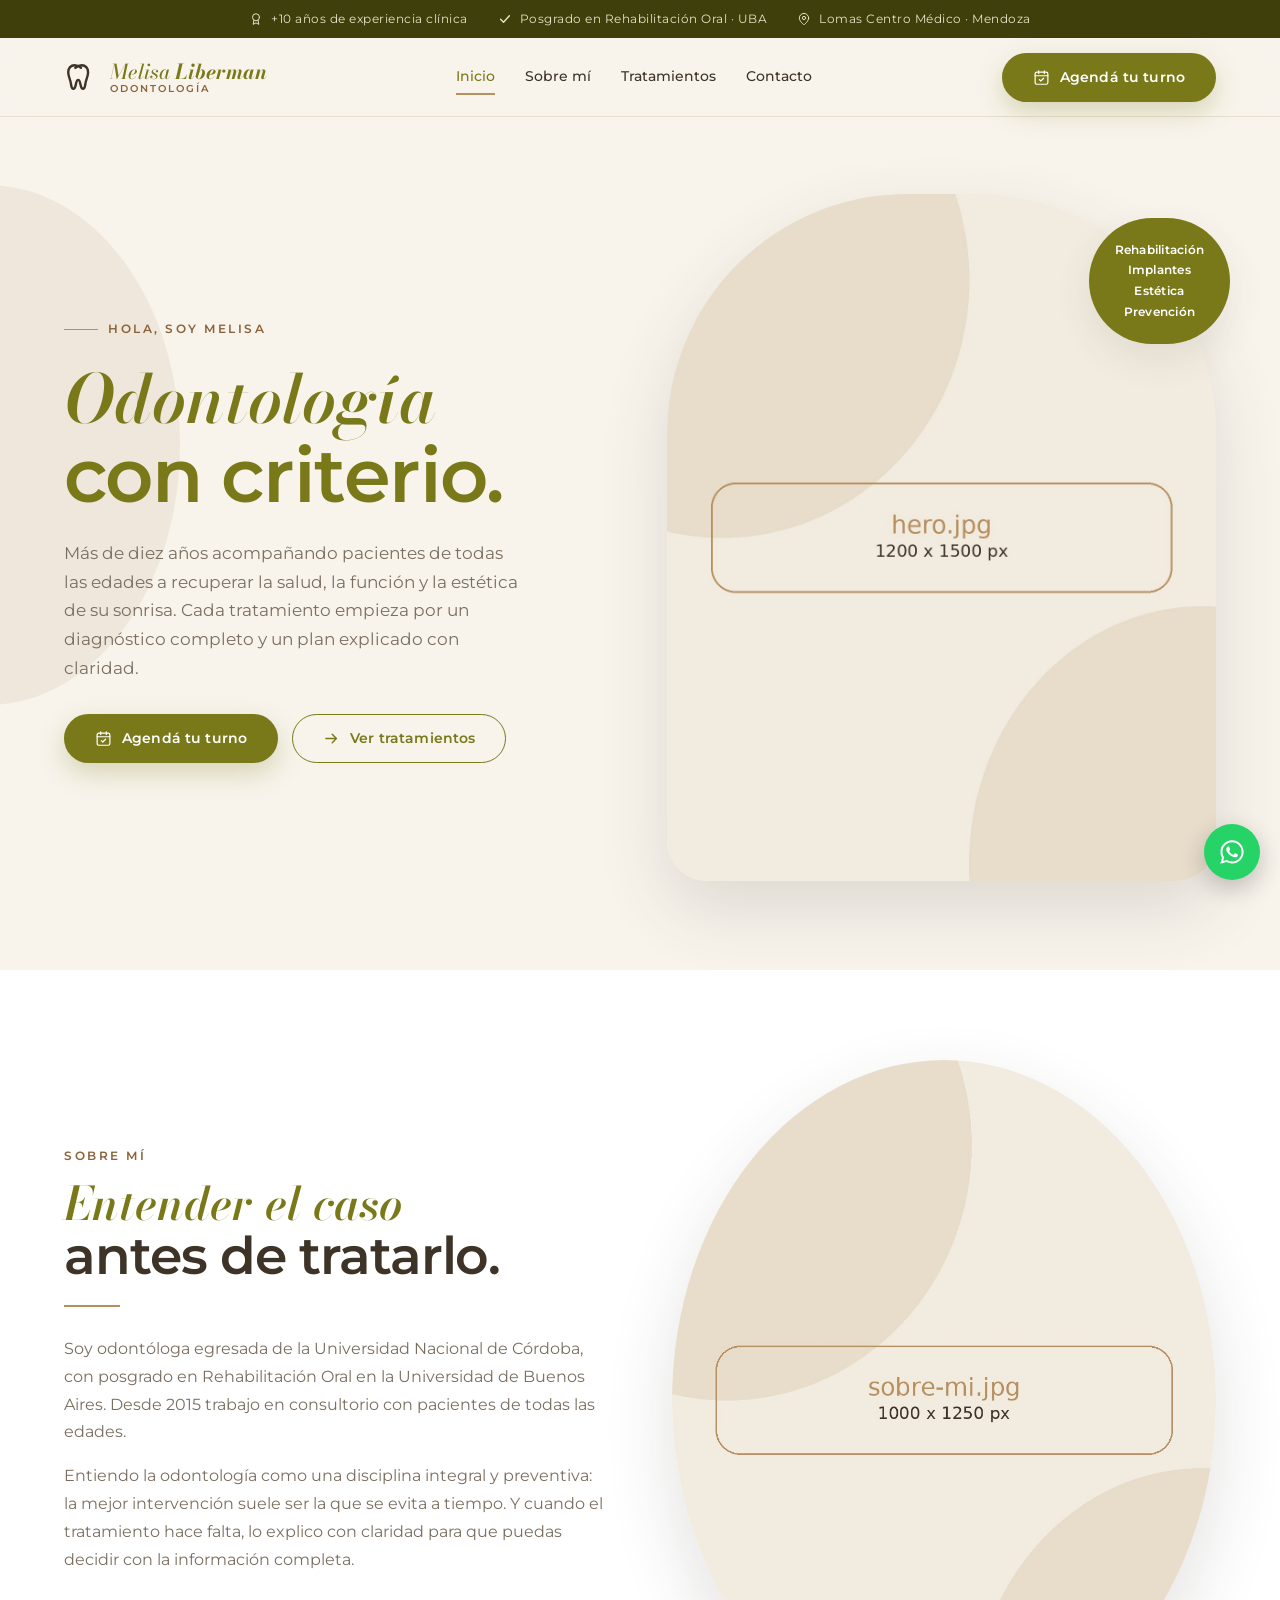
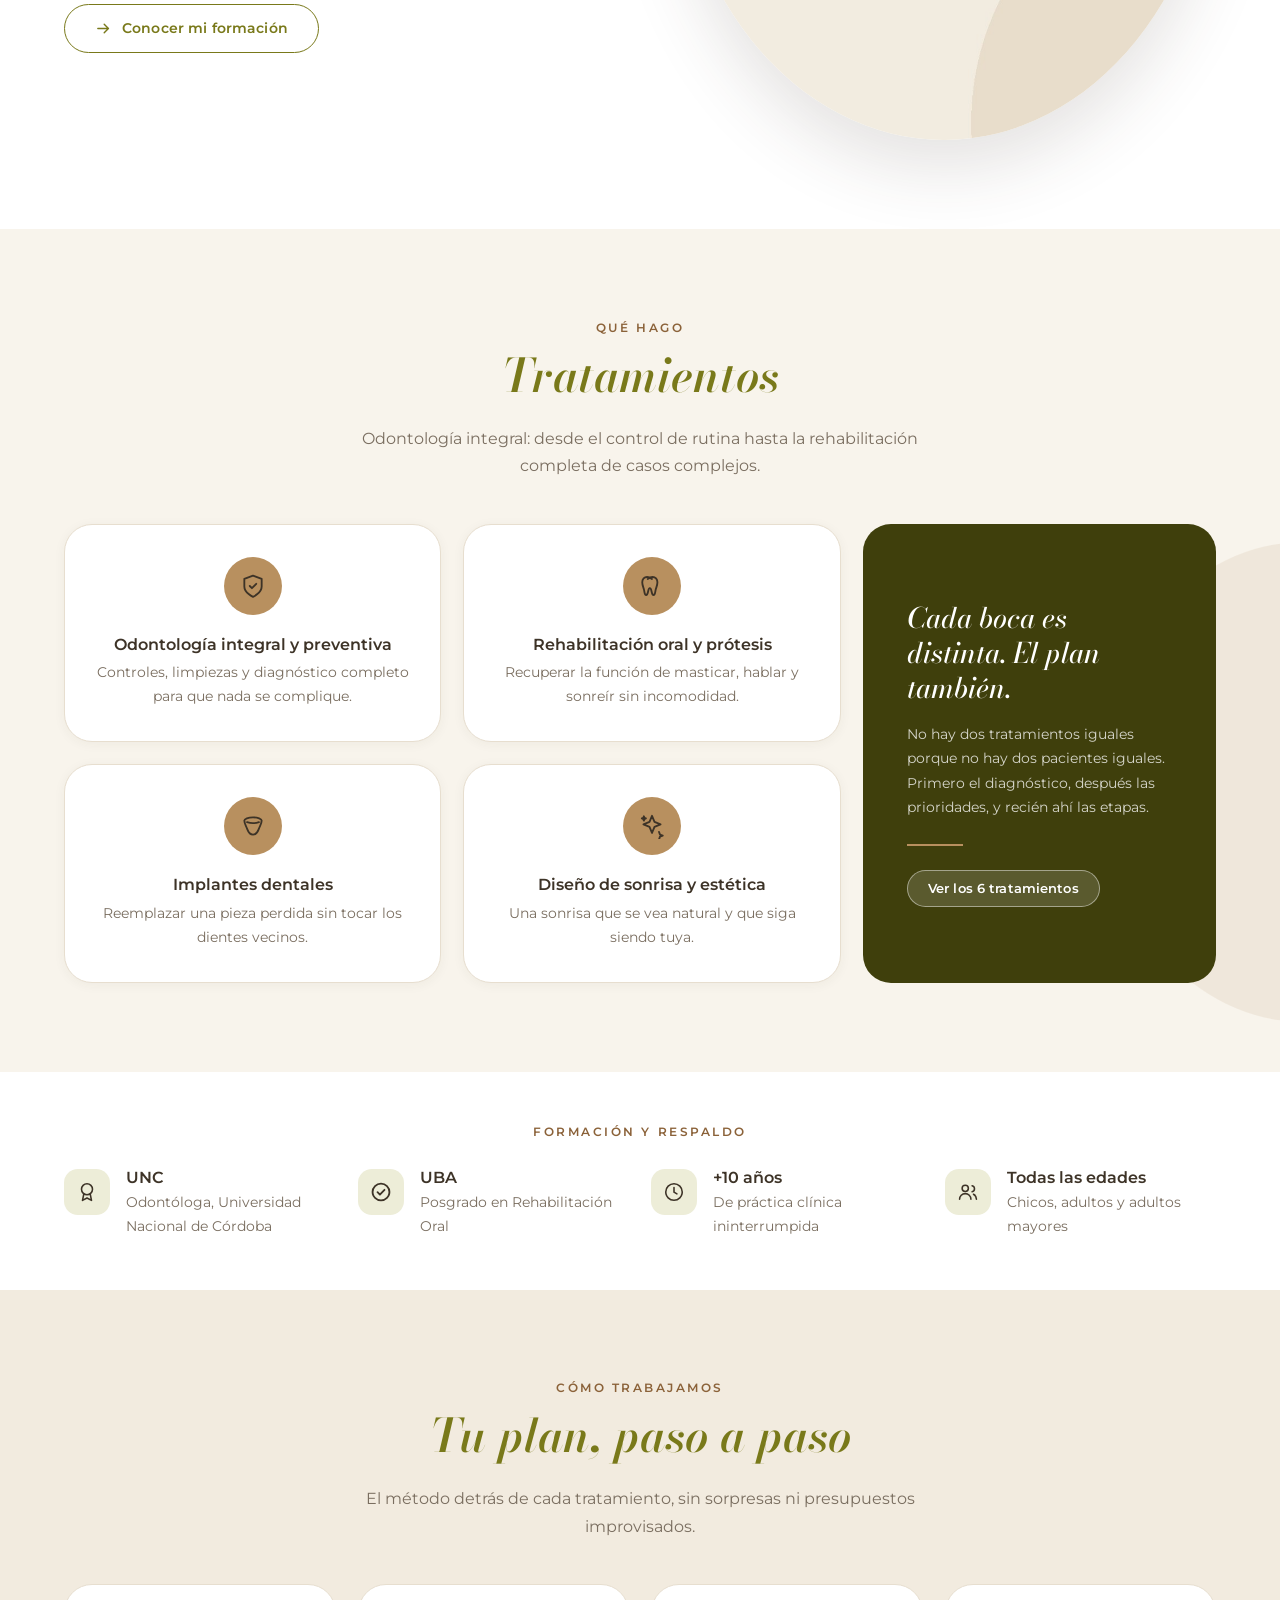
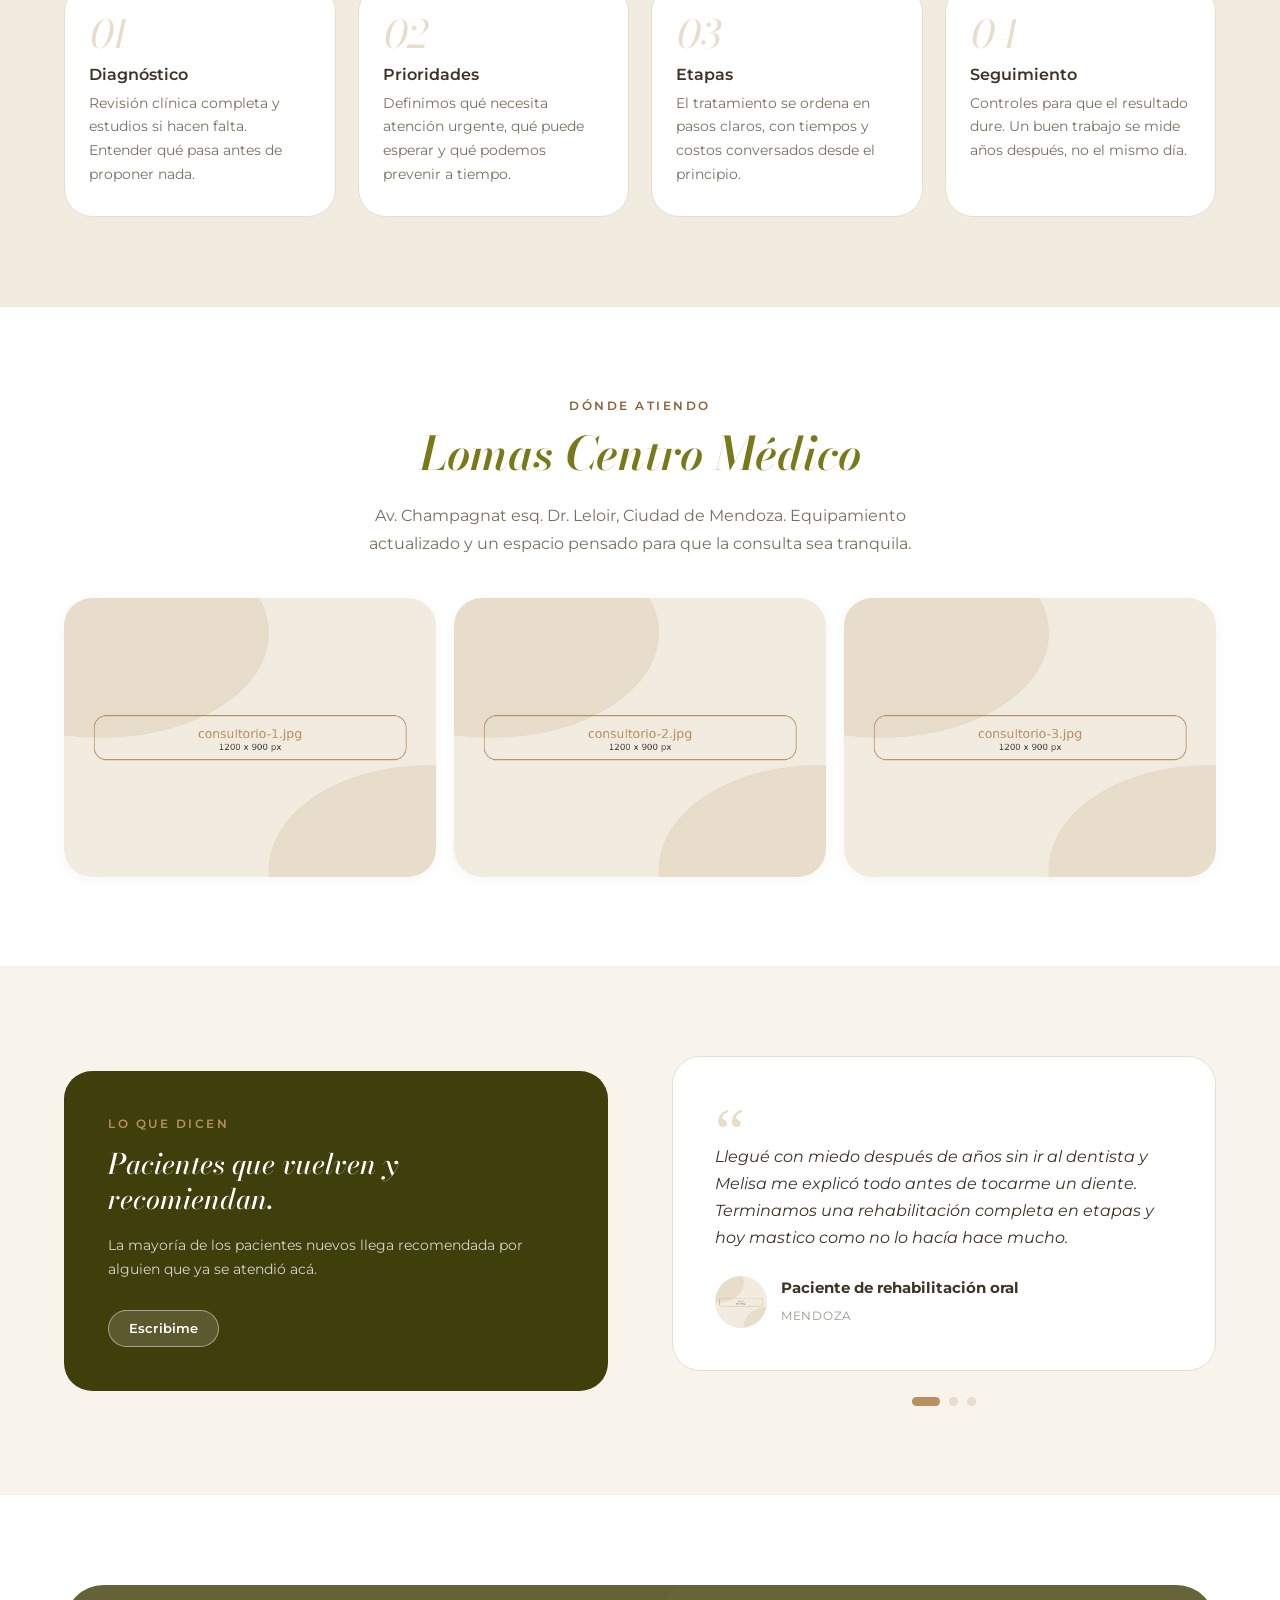
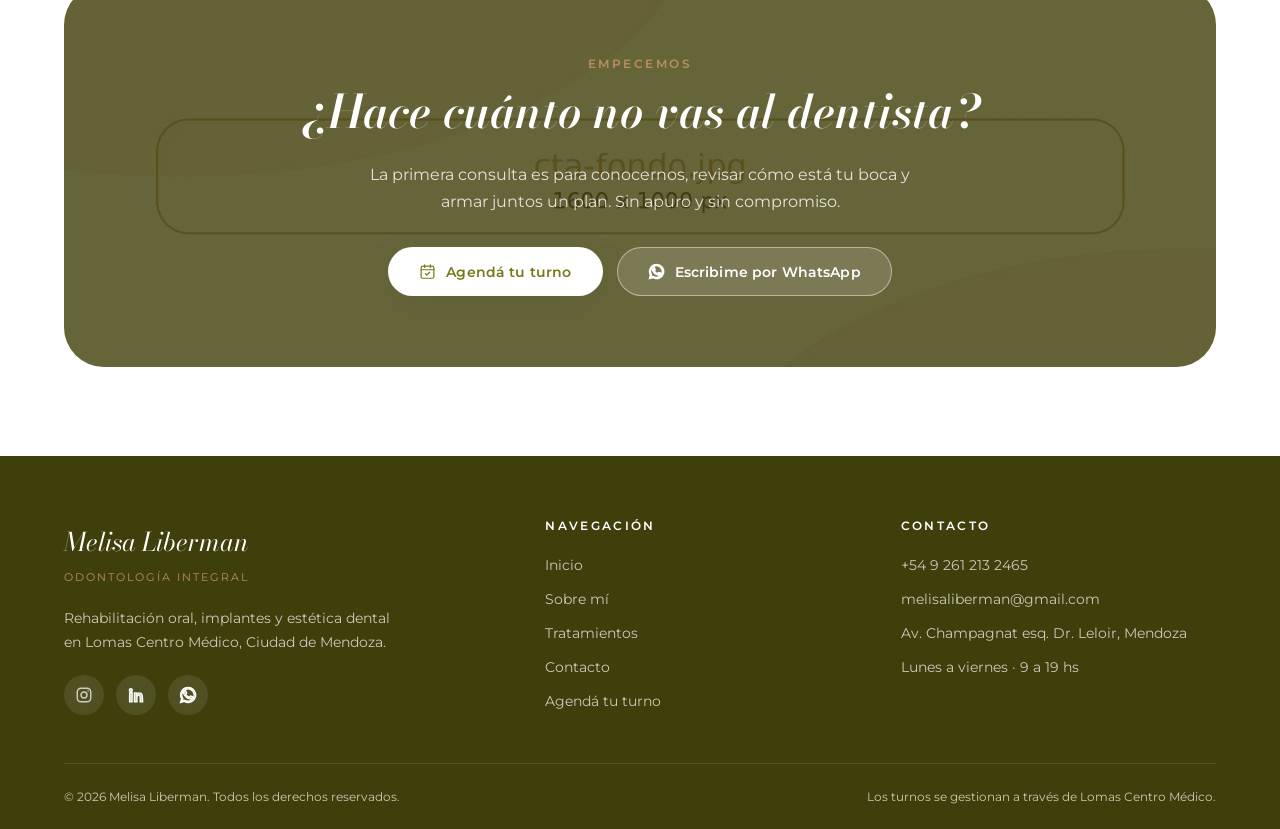
==== index.html @ 8be57a36 "Web de Melisa Liberman - odontologia integral en Mendoza" ====
<!DOCTYPE html>
<html lang="es">
<head>
<meta charset="UTF-8">
<meta name="viewport" content="width=device-width, initial-scale=1">
<title>Melisa Liberman · Odontología integral en Mendoza</title>
<meta name="description" content="Odontóloga con más de 10 años de experiencia. Rehabilitación oral, implantes, diseño de sonrisa y odontología preventiva en Lomas Centro Médico, Mendoza.">
<link rel="canonical" href="https://melisaliberman.com/">
<meta property="og:title" content="Melisa Liberman · Odontología integral en Mendoza">
<meta property="og:description" content="Rehabilitación oral, implantes y diseño de sonrisa con un diagnóstico completo y un plan explicado con claridad.">
<meta property="og:type" content="website">
<meta property="og:locale" content="es_AR">
<meta property="og:image" content="assets/img/og-image.jpg">
<link rel="icon" href="assets/img/favicon.png">
<link rel="preconnect" href="https://fonts.googleapis.com">
<link rel="preconnect" href="https://fonts.gstatic.com" crossorigin>
<link href="https://fonts.googleapis.com/css2?family=Bodoni+Moda:ital,opsz,wght@1,6..96,500;1,6..96,600;1,6..96,700&family=Montserrat:ital,wght@0,400;0,500;0,600;0,700;1,400&display=swap" rel="stylesheet">
<link rel="stylesheet" href="css/styles.css">
<script type="application/ld+json">
{
  "@context":"https://schema.org",
  "@type":"Dentist",
  "name":"Melisa Liberman · Odontología",
  "description":"Odontología integral, rehabilitación oral, implantes y diseño de sonrisa en Mendoza.",
  "address":{"@type":"PostalAddress","streetAddress":"Av. Champagnat esq. Dr. Leloir","addressLocality":"Mendoza","addressCountry":"AR"},
  "telephone":"+5492612132465",
  "email":"melisaliberman@gmail.com",
  "openingHours":"Mo-Fr 09:00-19:00",
  "medicalSpecialty":"Dentistry",
  "sameAs":["https://www.instagram.com/melisaliberman.odontologa/","https://www.linkedin.com/in/melisa-liberman-odontologa/"]
}
</script>
</head>
<body>

<!-- ============ Barra superior ============ -->
<div class="topbar">
  <div class="contenedor">
    <span><svg><use href="assets/iconos.svg#ico-medalla"></use></svg>+10 años de experiencia clínica</span>
    <span><svg><use href="assets/iconos.svg#ico-check-simple"></use></svg>Posgrado en Rehabilitación Oral · UBA</span>
    <span><svg><use href="assets/iconos.svg#ico-mapa"></use></svg>Lomas Centro Médico · Mendoza</span>
  </div>
</div>

<!-- ============ Header ============ -->
<header class="header">
  <div class="contenedor">
    <a class="marca" href="index.html">
      <svg class="marca__icono"><use href="assets/iconos.svg#ico-diente"></use></svg>
      <span class="marca__txt">
        <span class="marca__nombre">Melisa <b>Liberman</b></span>
        <span class="marca__rol">Odontología</span>
      </span>
    </a>
    <button class="menu-btn" aria-label="Abrir menú" aria-expanded="false">
      <svg><use href="assets/iconos.svg#ico-menu"></use></svg>
    </button>
    <nav class="nav">
      <a href="index.html" class="activo">Inicio</a>
      <a href="sobre-mi.html">Sobre mí</a>
      <a href="tratamientos.html">Tratamientos</a>
      <a href="contacto.html">Contacto</a>
      <a class="btn btn--primario" href="#" data-agenda>
        <svg><use href="assets/iconos.svg#ico-calendario"></use></svg>Agendá tu turno
      </a>
    </nav>
    <a class="btn btn--primario" href="#" data-agenda>
      <svg><use href="assets/iconos.svg#ico-calendario"></use></svg>Agendá tu turno
    </a>
  </div>
</header>

<main>

<!-- ============ Hero ============ -->
<section class="hero">
  <div class="onda onda--izq"></div>
  <div class="contenedor">
    <div class="hero__txt">
      <span class="hero__saludo">Hola, soy Melisa</span>
      <h1>
        Odontología
        <span class="destacado destacado--oliva">con criterio.</span>
      </h1>
      <p class="hero__desc">
        Más de diez años acompañando pacientes de todas las edades a recuperar la salud,
        la función y la estética de su sonrisa. Cada tratamiento empieza por un diagnóstico
        completo y un plan explicado con claridad.
      </p>
      <div class="hero__acciones">
        <a class="btn btn--primario" href="#" data-agenda>
          <svg><use href="assets/iconos.svg#ico-calendario"></use></svg>Agendá tu turno
        </a>
        <a class="btn btn--linea" href="tratamientos.html">
          <svg><use href="assets/iconos.svg#ico-flecha"></use></svg>Ver tratamientos
        </a>
      </div>
    </div>
    <div class="hero__media">
      <img class="hero__foto" src="assets/img/hero.jpg" width="1200" height="1500"
           alt="Melisa Liberman, odontóloga, en su consultorio en Mendoza" fetchpriority="high">
      <div class="hero__sello">
        <b>Rehabilitación</b>
        <b>Implantes</b>
        <b>Estética</b>
        <b>Prevención</b>
      </div>
    </div>
  </div>
</section>

<!-- ============ Sobre mí ============ -->
<section class="seccion seccion--blanca">
  <div class="contenedor">
    <div class="duo">
      <div class="duo__txt">
        <span class="eyebrow">Sobre mí</span>
        <h2>
          Entender el caso
          <span class="destacado">antes de tratarlo.</span>
        </h2>
        <hr class="filete">
        <p class="subtitulo">
          Soy odontóloga egresada de la Universidad Nacional de Córdoba, con posgrado en
          Rehabilitación Oral en la Universidad de Buenos Aires. Desde 2015 trabajo en
          consultorio con pacientes de todas las edades.
        </p>
        <p class="subtitulo">
          Entiendo la odontología como una disciplina integral y preventiva: la mejor
          intervención suele ser la que se evita a tiempo. Y cuando el tratamiento hace falta,
          lo explico con claridad para que puedas decidir con la información completa.
        </p>
        <a class="btn btn--linea" href="sobre-mi.html" style="margin-top:14px">
          <svg><use href="assets/iconos.svg#ico-flecha"></use></svg>Conocer mi formación
        </a>
      </div>
      <div class="duo__img duo__img--ovalo">
        <img src="assets/img/sobre-mi.jpg" width="1000" height="1250"
             alt="Retrato de la odontóloga Melisa Liberman" loading="lazy">
      </div>
    </div>
  </div>
</section>

<!-- ============ Tratamientos ============ -->
<section class="seccion">
  <div class="onda onda--der"></div>
  <div class="contenedor">
    <div class="centro" style="margin-bottom:44px">
      <span class="eyebrow">Qué hago</span>
      <h2>Tratamientos</h2>
      <p class="subtitulo">
        Odontología integral: desde el control de rutina hasta la rehabilitación completa
        de casos complejos.
      </p>
    </div>

    <div class="grilla" style="grid-template-columns:2.2fr 1fr">
      <div class="grilla grilla--2">
        <article class="card-trat">
          <div class="card-trat__icono"><svg><use href="assets/iconos.svg#ico-escudo"></use></svg></div>
          <h3>Odontología integral y preventiva</h3>
          <p>Controles, limpiezas y diagnóstico completo para que nada se complique.</p>
        </article>
        <article class="card-trat">
          <div class="card-trat__icono"><svg><use href="assets/iconos.svg#ico-diente"></use></svg></div>
          <h3>Rehabilitación oral y prótesis</h3>
          <p>Recuperar la función de masticar, hablar y sonreír sin incomodidad.</p>
        </article>
        <article class="card-trat">
          <div class="card-trat__icono"><svg><use href="assets/iconos.svg#ico-alineador"></use></svg></div>
          <h3>Implantes dentales</h3>
          <p>Reemplazar una pieza perdida sin tocar los dientes vecinos.</p>
        </article>
        <article class="card-trat">
          <div class="card-trat__icono"><svg><use href="assets/iconos.svg#ico-brillo"></use></svg></div>
          <h3>Diseño de sonrisa y estética</h3>
          <p>Una sonrisa que se vea natural y que siga siendo tuya.</p>
        </article>
      </div>

      <aside class="bloque-oliva">
        <h3>Cada boca es distinta. El plan también.</h3>
        <p>
          No hay dos tratamientos iguales porque no hay dos pacientes iguales.
          Primero el diagnóstico, después las prioridades, y recién ahí las etapas.
        </p>
        <hr class="filete">
        <a class="btn btn--fantasma btn--sm" href="tratamientos.html" style="margin-top:24px;align-self:flex-start">
          Ver los 6 tratamientos
        </a>
      </aside>
    </div>
  </div>
</section>

<!-- ============ Formación y respaldo ============ -->
<section class="seccion seccion--blanca" style="padding-block:clamp(40px,4vw,60px)">
  <div class="contenedor">
    <p class="eyebrow centro">Formación y respaldo</p>
    <div class="grilla grilla--4" style="margin-top:26px">
      <div class="beneficio">
        <span class="beneficio__ico"><svg><use href="assets/iconos.svg#ico-medalla"></use></svg></span>
        <div><h3>UNC</h3><p>Odontóloga, Universidad Nacional de Córdoba</p></div>
      </div>
      <div class="beneficio">
        <span class="beneficio__ico"><svg><use href="assets/iconos.svg#ico-check"></use></svg></span>
        <div><h3>UBA</h3><p>Posgrado en Rehabilitación Oral</p></div>
      </div>
      <div class="beneficio">
        <span class="beneficio__ico"><svg><use href="assets/iconos.svg#ico-reloj"></use></svg></span>
        <div><h3>+10 años</h3><p>De práctica clínica ininterrumpida</p></div>
      </div>
      <div class="beneficio">
        <span class="beneficio__ico"><svg><use href="assets/iconos.svg#ico-personas"></use></svg></span>
        <div><h3>Todas las edades</h3><p>Chicos, adultos y adultos mayores</p></div>
      </div>
    </div>
  </div>
</section>

<!-- ============ Cómo trabajamos ============ -->
<section class="seccion seccion--crema">
  <div class="contenedor">
    <div class="centro" style="margin-bottom:44px">
      <span class="eyebrow">Cómo trabajamos</span>
      <h2>Tu plan, paso a paso</h2>
      <p class="subtitulo">El método detrás de cada tratamiento, sin sorpresas ni presupuestos improvisados.</p>
    </div>
    <div class="pasos">
      <article class="paso">
        <h3>Diagnóstico</h3>
        <p>Revisión clínica completa y estudios si hacen falta. Entender qué pasa antes de proponer nada.</p>
      </article>
      <article class="paso">
        <h3>Prioridades</h3>
        <p>Definimos qué necesita atención urgente, qué puede esperar y qué podemos prevenir a tiempo.</p>
      </article>
      <article class="paso">
        <h3>Etapas</h3>
        <p>El tratamiento se ordena en pasos claros, con tiempos y costos conversados desde el principio.</p>
      </article>
      <article class="paso">
        <h3>Seguimiento</h3>
        <p>Controles para que el resultado dure. Un buen trabajo se mide años después, no el mismo día.</p>
      </article>
    </div>
  </div>
</section>

<!-- ============ Consultorio ============ -->
<section class="seccion seccion--blanca">
  <div class="contenedor">
    <div class="centro" style="margin-bottom:40px">
      <span class="eyebrow">Dónde atiendo</span>
      <h2>Lomas Centro Médico</h2>
      <p class="subtitulo">
        Av. Champagnat esq. Dr. Leloir, Ciudad de Mendoza. Equipamiento actualizado
        y un espacio pensado para que la consulta sea tranquila.
      </p>
    </div>
    <div class="galeria">
      <img src="assets/img/consultorio-1.jpg" width="1200" height="900" alt="Sillón odontológico del consultorio" loading="lazy">
      <img src="assets/img/consultorio-2.jpg" width="1200" height="900" alt="Sala de espera de Lomas Centro Médico" loading="lazy">
      <img src="assets/img/consultorio-3.jpg" width="1200" height="900" alt="Instrumental odontológico preparado" loading="lazy">
    </div>
  </div>
</section>

<!-- ============ Testimonios ============ -->
<section class="seccion">
  <div class="contenedor">
    <div class="duo">
      <aside class="bloque-oliva">
        <span class="eyebrow" style="color:var(--tostado)">Lo que dicen</span>
        <h3>Pacientes que vuelven y recomiendan.</h3>
        <p>La mayoría de los pacientes nuevos llega recomendada por alguien que ya se atendió acá.</p>
        <a class="btn btn--fantasma btn--sm" href="contacto.html" style="margin-top:28px;align-self:flex-start">
          Escribime
        </a>
      </aside>
      <div>
        <div class="testis" id="testimonios"></div>
        <div class="puntos"></div>
      </div>
    </div>
  </div>
</section>

<!-- ============ CTA final ============ -->
<section class="seccion seccion--blanca">
  <div class="contenedor">
    <div class="cta">
      <span class="eyebrow" style="color:var(--tostado)">Empecemos</span>
      <h2>¿Hace cuánto no vas al dentista?</h2>
      <p>
        La primera consulta es para conocernos, revisar cómo está tu boca y armar juntos
        un plan. Sin apuro y sin compromiso.
      </p>
      <div class="cta__acciones">
        <a class="btn btn--claro" href="#" data-agenda>
          <svg><use href="assets/iconos.svg#ico-calendario"></use></svg>Agendá tu turno
        </a>
        <a class="btn btn--fantasma" href="#" data-wa="Hola Melisa, quisiera hacerte una consulta.">
          <svg><use href="assets/iconos.svg#ico-whatsapp"></use></svg>Escribime por WhatsApp
        </a>
      </div>
    </div>
  </div>
</section>

</main>

<!-- ============ Footer ============ -->
<footer class="footer">
  <div class="contenedor">
    <div class="footer__top">
      <div>
        <span class="footer__marca">Melisa Liberman</span>
        <span class="footer__rol">Odontología integral</span>
        <p>
          Rehabilitación oral, implantes y estética dental en Lomas Centro Médico,
          Ciudad de Mendoza.
        </p>
        <div class="footer__redes">
          <a href="https://www.instagram.com/melisaliberman.odontologa/" target="_blank" rel="noopener" aria-label="Instagram">
            <svg><use href="assets/iconos.svg#ico-instagram"></use></svg>
          </a>
          <a href="https://www.linkedin.com/in/melisa-liberman-odontologa/" target="_blank" rel="noopener" aria-label="LinkedIn">
            <svg><use href="assets/iconos.svg#ico-linkedin"></use></svg>
          </a>
          <a href="#" data-wa="Hola Melisa, quisiera hacerte una consulta." aria-label="WhatsApp">
            <svg><use href="assets/iconos.svg#ico-whatsapp"></use></svg>
          </a>
        </div>
      </div>
      <div>
        <h4>Navegación</h4>
        <a href="index.html">Inicio</a>
        <a href="sobre-mi.html">Sobre mí</a>
        <a href="tratamientos.html">Tratamientos</a>
        <a href="contacto.html">Contacto</a>
        <a href="#" data-agenda>Agendá tu turno</a>
      </div>
      <div>
        <h4>Contacto</h4>
        <a href="#" data-wa="Hola Melisa, quisiera hacerte una consulta.">+54 9 261 213 2465</a>
        <a href="mailto:melisaliberman@gmail.com">melisaliberman@gmail.com</a>
        <a href="https://maps.google.com/?q=Lomas+Centro+Medico+Mendoza" target="_blank" rel="noopener">
          Av. Champagnat esq. Dr. Leloir, Mendoza
        </a>
        <a href="#" style="cursor:default">Lunes a viernes · 9 a 19 hs</a>
      </div>
    </div>
    <div class="footer__abajo">
      <span>© <span data-anio></span> Melisa Liberman. Todos los derechos reservados.</span>
      <span>Los turnos se gestionan a través de Lomas Centro Médico.</span>
    </div>
  </div>
</footer>

<a class="wa-flotante" href="#" data-wa="Hola Melisa, quisiera hacerte una consulta." aria-label="Escribir por WhatsApp">
  <svg viewBox="0 0 24 24"><path d="M12.04 2C6.58 2 2.13 6.45 2.13 11.91c0 1.75.46 3.45 1.32 4.95L2 22l5.25-1.38a9.87 9.87 0 0 0 4.79 1.22h.01c5.46 0 9.91-4.45 9.91-9.91 0-2.65-1.03-5.14-2.9-7.01A9.82 9.82 0 0 0 12.04 2Zm0 18.13h-.01a8.2 8.2 0 0 1-4.18-1.15l-.3-.18-3.11.82.83-3.04-.2-.31a8.18 8.18 0 0 1-1.26-4.36c0-4.54 3.7-8.23 8.24-8.23 2.2 0 4.27.86 5.82 2.41a8.18 8.18 0 0 1 2.41 5.83c0 4.54-3.7 8.21-8.24 8.21Zm4.52-6.16c-.25-.12-1.47-.72-1.69-.81-.23-.08-.39-.12-.56.13-.16.24-.64.8-.78.97-.15.16-.29.18-.53.06-.25-.12-1.05-.39-1.99-1.23-.74-.66-1.23-1.47-1.38-1.72-.14-.25-.01-.38.11-.5.11-.11.25-.29.37-.43.12-.15.16-.25.25-.41.08-.17.04-.31-.02-.43-.06-.12-.56-1.34-.76-1.84-.2-.48-.4-.42-.56-.42-.14-.01-.31-.01-.47-.01-.16 0-.43.06-.65.31-.22.25-.86.84-.86 2.05s.88 2.38 1 2.54c.12.17 1.73 2.64 4.19 3.7.59.25 1.04.4 1.4.52.59.19 1.12.16 1.55.1.47-.07 1.47-.6 1.67-1.18.21-.58.21-1.07.15-1.18-.06-.11-.22-.17-.47-.29Z"/></svg>
</a>

<script type="module" src="js/main.js"></script>
</body>
</html>
---- css/styles.css ----
/* =========================================================
   Melisa Liberman · Sistema visual
   Paleta oliva + tostado sobre crema. Tarjetas grandes
   redondeadas, formas orgánicas, titulares en serif itálica.
   ========================================================= */

:root{
  /* --- Colores de marca --- */
  --oliva:#79791A;
  --oliva-osc:#5C5C12;
  --oliva-prof:#3F3F0C;      /* footer y bloques oscuros */
  --oliva-claro:#EDEDD8;
  --tostado:#B8905F;
  --tostado-osc:#8B6239;
  --tostado-claro:#E8DCCB;
  --crema:#F8F4EC;
  --crema-2:#F2EBDF;
  --blanco:#FFFFFF;

  /* --- Texto --- */
  --texto:#3D3327;
  --gris:#7A6E60;
  --gris-claro:#A2968A;
  --borde:#E7DECF;

  /* --- Estados --- */
  --ok:#5C8A3C;
  --error:#C0503C;

  /* --- Formas --- */
  --radio:16px;
  --radio-lg:28px;
  --radio-xl:40px;
  --sombra:0 2px 12px rgba(61,51,39,.05);
  --sombra-md:0 14px 38px rgba(61,51,39,.09);
  --sombra-lg:0 28px 70px rgba(61,51,39,.14);

  --ancho:1200px;
  --header-h:78px;

  /* --- Tipografías --- */
  --f-display:'Bodoni Moda',Georgia,serif;   /* titulares, siempre itálica */
  --f-texto:'Montserrat',system-ui,sans-serif;
}

/* ---------- Reset ---------- */
*,*::before,*::after{box-sizing:border-box}
html{scroll-behavior:smooth;scroll-padding-top:calc(var(--header-h) + 16px);overflow-x:hidden}
body{
  margin:0;font-family:var(--f-texto);color:var(--texto);
  background:var(--crema);font-size:16px;line-height:1.7;
  -webkit-font-smoothing:antialiased;overflow-x:hidden;
}
/* height:auto es imprescindible: las imágenes llevan width/height en el HTML
   (evitan el salto de layout al cargar) y sin esto el navegador respeta ese
   alto fijo mientras achica el ancho, deformando la foto. */
img{max-width:100%;height:auto;display:block}
a{color:var(--oliva);text-decoration:none}
button{font-family:inherit}
p{margin:0 0 1em}
ul{margin:0;padding:0;list-style:none}

h1,h2,h3,h4{
  font-family:var(--f-display);font-style:italic;font-weight:600;
  color:var(--oliva);margin:0 0 .5em;line-height:1.12;letter-spacing:0;
}
h1{font-size:clamp(2.5rem,5.4vw,4.2rem)}
h2{font-size:clamp(1.9rem,3.6vw,3rem)}
h3{font-size:clamp(1.15rem,1.6vw,1.4rem)}
h4{font-size:1.05rem}

/* La palabra fuerte del titular: sans, recta, más grande. Igual que el carrusel. */
.destacado{
  display:block;font-family:var(--f-texto);font-style:normal;font-weight:600;
  color:var(--texto);font-size:1.12em;letter-spacing:-.02em;line-height:1.02;
}
.destacado--oliva{color:var(--oliva)}

/* ---------- Utilidades ---------- */
.contenedor{width:100%;max-width:var(--ancho);margin-inline:auto;padding-inline:24px}
/* overflow:hidden recorta las ondas decorativas para que no generen
   scroll horizontal en pantallas angostas. */
.seccion{padding:clamp(56px,7vw,104px) 0;position:relative;overflow:hidden}
.seccion--crema{background:var(--crema-2)}
.seccion--blanca{background:var(--blanco)}
.centro{text-align:center}
.oculto{display:none !important}
.mt-0{margin-top:0}

.eyebrow{
  font-family:var(--f-texto);font-size:.72rem;font-weight:600;letter-spacing:.22em;
  text-transform:uppercase;color:var(--tostado-osc);margin:0 0 1em;display:block;
}
.subtitulo{color:var(--gris);max-width:620px;font-size:1.02rem}
.centro .subtitulo{margin-inline:auto}
/* En los encabezados centrados el titular es más largo: lo achicamos un poco
   para que no llegue a los bordes ni se corte en pantallas medianas. */
.centro h1{font-size:clamp(2.1rem,4vw,3.2rem)}
.centro h1 .destacado{font-size:1.06em}

.filete{width:56px;height:2px;background:var(--tostado);margin:0 0 28px;border:0}
.centro .filete{margin-inline:auto}

/* Onda tostada decorativa (la forma orgánica del kit de marca) */
.onda{
  position:absolute;pointer-events:none;z-index:0;opacity:.5;
  background:var(--tostado-claro);
}
.onda--izq{
  left:-140px;top:8%;width:320px;height:520px;
  border-radius:0 60% 60% 0/0 50% 50% 0;
}
.onda--der{
  right:-160px;bottom:6%;width:340px;height:480px;
  border-radius:60% 0 0 60%/50% 0 0 50%;
}
.seccion > .contenedor,
.hero > .contenedor{position:relative;z-index:1}

/* ---------- Botones ---------- */
.btn{
  display:inline-flex;align-items:center;justify-content:center;gap:10px;
  padding:15px 30px;border-radius:999px;font-family:var(--f-texto);font-weight:600;
  font-size:.9rem;border:1.5px solid transparent;cursor:pointer;letter-spacing:.01em;
  transition:transform .2s ease,box-shadow .2s ease,background .2s ease,color .2s ease;
  white-space:nowrap;line-height:1;
}
.btn svg{width:17px;height:17px;flex:none;fill:none;stroke:currentColor;stroke-width:1.8}
.btn--primario{background:var(--oliva);color:#fff;box-shadow:0 10px 26px rgba(121,121,26,.26)}
.btn--primario:hover{background:var(--oliva-osc);transform:translateY(-2px);box-shadow:0 14px 32px rgba(121,121,26,.32)}
.btn--tostado{background:var(--tostado);color:#fff;box-shadow:0 10px 26px rgba(184,144,95,.3)}
.btn--tostado:hover{background:var(--tostado-osc);transform:translateY(-2px)}
.btn--linea{background:transparent;color:var(--oliva);border-color:var(--oliva)}
.btn--linea:hover{background:var(--oliva);color:#fff;transform:translateY(-2px)}
.btn--claro{background:#fff;color:var(--oliva);box-shadow:var(--sombra-md)}
.btn--claro:hover{transform:translateY(-2px);box-shadow:var(--sombra-lg)}
.btn--fantasma{background:rgba(255,255,255,.14);color:#fff;border-color:rgba(255,255,255,.45)}
.btn--fantasma:hover{background:#fff;color:var(--oliva-prof)}
.btn--sm{padding:11px 20px;font-size:.82rem}

/* ---------- Header ---------- */
.topbar{
  background:var(--oliva-prof);color:#E5E5C8;font-size:.78rem;letter-spacing:.04em;
}
.topbar .contenedor{
  display:flex;gap:30px;align-items:center;justify-content:center;
  min-height:38px;flex-wrap:wrap;padding-block:7px;
}
.topbar span{display:inline-flex;align-items:center;gap:8px}
.topbar svg{width:14px;height:14px;fill:none;stroke:var(--tostado);stroke-width:1.8}

.header{
  position:sticky;top:0;z-index:60;background:rgba(248,244,236,.92);
  backdrop-filter:blur(12px);border-bottom:1px solid var(--borde);
}
.header .contenedor{
  display:flex;align-items:center;justify-content:space-between;gap:20px;
  min-height:var(--header-h);
}
.marca{display:flex;align-items:center;gap:12px;color:inherit}
.marca__icono{width:34px;height:34px;flex:none;fill:none;stroke:var(--oliva);stroke-width:1.6}
.marca__txt{display:flex;flex-direction:column;line-height:1.15}
.marca__nombre{
  font-family:var(--f-display);font-style:italic;font-size:1.28rem;
  color:var(--oliva);font-weight:500;
}
.marca__nombre b{font-weight:700}
.marca__rol{
  font-size:.62rem;letter-spacing:.2em;text-transform:uppercase;
  color:var(--tostado-osc);font-weight:600;
}

.nav{display:flex;align-items:center;gap:30px}
.nav a{
  color:var(--texto);font-size:.88rem;font-weight:500;position:relative;padding-block:6px;
}
.nav a:not(.btn):after{
  content:"";position:absolute;left:0;right:100%;bottom:0;height:1.5px;
  background:var(--tostado);transition:right .25s ease;
}
.nav a:not(.btn):hover:after,.nav a.activo:after{right:0}
.nav a.activo{color:var(--oliva)}
.nav .btn{display:none}
.menu-btn{
  display:none;background:none;border:0;cursor:pointer;color:var(--oliva);padding:6px;
}
.menu-btn svg{width:26px;height:26px;fill:none;stroke:currentColor;stroke-width:1.8}
.header > .contenedor > .btn{flex:none}

/* ---------- Hero ---------- */
.hero{
  position:relative;padding:clamp(48px,6vw,86px) 0 clamp(60px,7vw,100px);
  overflow:hidden;
}
.hero .contenedor{
  display:grid;grid-template-columns:1fr 1.02fr;gap:clamp(32px,5vw,68px);align-items:center;
}
.hero__saludo{
  display:inline-flex;align-items:center;gap:10px;font-size:.72rem;font-weight:600;
  letter-spacing:.22em;text-transform:uppercase;color:var(--tostado-osc);margin-bottom:22px;
}
.hero__saludo:before{content:"";width:34px;height:1.5px;background:var(--tostado)}
.hero h1{margin-bottom:26px}
.hero__desc{color:var(--gris);font-size:1.05rem;max-width:460px}
.hero__acciones{display:flex;gap:14px;flex-wrap:wrap;margin-top:32px}

.hero__media{position:relative}
.hero__foto{
  width:100%;aspect-ratio:4/5;object-fit:cover;
  border-radius:240px 240px var(--radio-xl) var(--radio-xl); /* arco arriba */
  box-shadow:var(--sombra-lg);
}
/* Píldora con los ejes de trabajo, arriba a la derecha de la foto */
.hero__sello{
  position:absolute;top:24px;right:-14px;background:var(--oliva);color:#fff;
  border-radius:999px;padding:22px 26px;text-align:center;box-shadow:var(--sombra-md);
  font-size:.76rem;line-height:1.7;letter-spacing:.02em;
}
.hero__sello b{display:block;font-weight:600}

/* ---------- Tarjeta flotante (secciones tipo "bloque") ---------- */
.tarjeta{
  background:var(--blanco);border-radius:var(--radio-xl);box-shadow:var(--sombra-md);
  padding:clamp(28px,4vw,56px);position:relative;z-index:1;
}

/* ---------- Bloque dúo (texto + imagen) ---------- */
.duo{display:grid;grid-template-columns:1fr 1fr;gap:clamp(28px,5vw,64px);align-items:center}
.duo--invertido .duo__txt{order:2}
.duo__img{border-radius:var(--radio-lg);overflow:hidden;box-shadow:var(--sombra-md)}
.duo__img img{width:100%;aspect-ratio:4/3;object-fit:cover}
/* Foto en óvalo: el recurso del kit de marca para los retratos */
.duo__img--ovalo{border-radius:50%;box-shadow:var(--sombra-lg)}
.duo__img--ovalo img{aspect-ratio:4/5}

/* ---------- Grilla de tratamientos ---------- */
.grilla{display:grid;gap:22px}
.grilla--2{grid-template-columns:repeat(2,1fr)}
.grilla--3{grid-template-columns:repeat(3,1fr)}
.grilla--4{grid-template-columns:repeat(4,1fr)}

.card-trat{
  background:var(--blanco);border-radius:var(--radio-lg);padding:32px 26px;
  box-shadow:var(--sombra);border:1px solid var(--borde);
  transition:transform .25s ease,box-shadow .25s ease;text-align:center;
  display:flex;flex-direction:column;
}
.card-trat:hover{transform:translateY(-5px);box-shadow:var(--sombra-md)}
.card-trat__icono{
  width:58px;height:58px;border-radius:50%;background:var(--tostado);
  display:grid;place-items:center;margin:0 auto 20px;flex:none;
}
.card-trat__icono svg{width:26px;height:26px;fill:none;stroke:#fff;stroke-width:1.6}
.card-trat h3{color:var(--texto);font-family:var(--f-texto);font-style:normal;font-weight:600;font-size:1.02rem;margin-bottom:.5em}
.card-trat p{color:var(--gris);font-size:.88rem;margin:0}

/* Bloque oliva que acompaña la grilla (como en la referencia) */
.bloque-oliva{
  background:var(--oliva-prof);color:#F0EFDD;border-radius:var(--radio-lg);
  padding:clamp(30px,3.6vw,44px);display:flex;flex-direction:column;justify-content:center;
}
.bloque-oliva h3{
  color:#fff;font-family:var(--f-display);font-style:italic;font-weight:500;
  font-size:clamp(1.5rem,2.2vw,2rem);line-height:1.25;margin-bottom:.6em;
}
.bloque-oliva p{color:rgba(255,255,255,.78);font-size:.9rem;margin:0}
.bloque-oliva .filete{background:var(--tostado);margin:24px 0 0}

/* ---------- Acordeón (tratamientos en detalle) ---------- */
.acordeon{display:flex;flex-direction:column;gap:14px}
.acor{
  background:var(--blanco);border:1px solid var(--borde);border-radius:var(--radio-lg);
  overflow:hidden;transition:box-shadow .25s ease;
}
.acor[open]{box-shadow:var(--sombra-md);border-color:var(--tostado-claro)}
.acor summary{
  list-style:none;cursor:pointer;padding:24px 28px;display:flex;align-items:center;gap:18px;
  font-weight:600;font-size:1.02rem;color:var(--texto);
}
.acor summary::-webkit-details-marker{display:none}
.acor__ico{
  width:46px;height:46px;border-radius:50%;background:var(--oliva-claro);
  display:grid;place-items:center;flex:none;
}
.acor__ico svg{width:22px;height:22px;fill:none;stroke:var(--oliva);stroke-width:1.6}
.acor__mas{
  margin-left:auto;width:28px;height:28px;border-radius:50%;background:var(--crema-2);
  display:grid;place-items:center;flex:none;color:var(--tostado-osc);
  font-size:1.2rem;line-height:1;transition:transform .25s ease;
}
.acor[open] .acor__mas{transform:rotate(45deg);background:var(--tostado);color:#fff}
.acor__cuerpo{padding:0 28px 28px 92px;color:var(--gris);font-size:.94rem}
.acor__cuerpo ul{display:grid;gap:10px;margin-top:16px}
.acor__cuerpo li{display:flex;gap:11px;align-items:flex-start}
.acor__cuerpo li svg{width:17px;height:17px;flex:none;margin-top:5px;fill:none;stroke:var(--oliva);stroke-width:2}

/* ---------- Pasos ---------- */
.pasos{display:grid;grid-template-columns:repeat(4,1fr);gap:22px;counter-reset:paso}
.paso{
  background:var(--blanco);border-radius:var(--radio-lg);padding:30px 24px;
  border:1px solid var(--borde);position:relative;
}
.paso:before{
  counter-increment:paso;content:counter(paso,decimal-leading-zero);
  font-family:var(--f-display);font-style:italic;font-size:2.4rem;color:var(--tostado-claro);
  display:block;line-height:1;margin-bottom:12px;
}
.paso h3{font-family:var(--f-texto);font-style:normal;font-weight:600;font-size:1rem;color:var(--texto)}
.paso p{color:var(--gris);font-size:.87rem;margin:0}

/* ---------- Credenciales / beneficios ---------- */
.beneficio{display:flex;gap:16px;align-items:flex-start}
.beneficio__ico{
  width:46px;height:46px;border-radius:14px;background:var(--oliva-claro);
  display:grid;place-items:center;flex:none;
}
.beneficio__ico svg{width:22px;height:22px;fill:none;stroke:var(--oliva);stroke-width:1.6}
.beneficio h3{font-family:var(--f-texto);font-style:normal;font-weight:600;font-size:.98rem;color:var(--texto);margin-bottom:.3em}
.beneficio p{color:var(--gris);font-size:.87rem;margin:0}

/* ---------- Formación (línea de tiempo) ---------- */
.timeline{position:relative;padding-left:34px}
.timeline:before{content:"";position:absolute;left:8px;top:8px;bottom:8px;width:1.5px;background:var(--borde)}
.timeline li{position:relative;padding-bottom:32px}
.timeline li:last-child{padding-bottom:0}
.timeline li:before{
  content:"";position:absolute;left:-30px;top:8px;width:11px;height:11px;border-radius:50%;
  background:var(--tostado);box-shadow:0 0 0 4px var(--crema);
}
.timeline .anio{font-size:.72rem;font-weight:600;letter-spacing:.16em;text-transform:uppercase;color:var(--tostado-osc)}
.timeline h3{font-family:var(--f-texto);font-style:normal;font-weight:600;font-size:1rem;color:var(--texto);margin:.25em 0 .3em}
.timeline p{color:var(--gris);font-size:.88rem;margin:0}

/* ---------- Testimonios ---------- */
.testis{position:relative;min-height:250px}
.testi{
  display:none;background:var(--blanco);border-radius:var(--radio-lg);
  padding:clamp(28px,3.4vw,42px);border:1px solid var(--borde);
}
.testi.activo{display:block;animation:aparecer .5s ease}
@keyframes aparecer{from{opacity:0;transform:translateY(10px)}to{opacity:1;transform:none}}
/* Bodoni no dibuja bien las comillas grandes: usamos Georgia para este glifo. */
.testi__comilla{
  font-family:Georgia,'Times New Roman',serif;font-size:4.2rem;color:var(--tostado-claro);
  line-height:1;display:block;height:34px;overflow:hidden;margin-bottom:10px;
}
.testi p{font-size:1rem;color:var(--texto);font-style:italic}
.testi__autor{display:flex;align-items:center;gap:14px;margin-top:24px}
.testi__autor img,.testi__inicial{
  width:52px;height:52px;border-radius:50%;object-fit:cover;flex:none;
}
.testi__inicial{
  background:var(--tostado);color:#fff;display:grid;place-items:center;
  font-family:var(--f-display);font-style:italic;font-size:1.2rem;
}
.testi__autor b{display:block;font-size:.92rem;color:var(--texto)}
.testi__autor span{font-size:.78rem;color:var(--gris-claro);letter-spacing:.06em;text-transform:uppercase}
.puntos{display:flex;gap:9px;justify-content:center;margin-top:26px}
.puntos button{
  width:9px;height:9px;border-radius:50%;border:0;background:var(--tostado-claro);
  cursor:pointer;padding:0;transition:width .25s ease,background .25s ease;
}
.puntos button.activo{width:28px;border-radius:999px;background:var(--tostado)}

/* ---------- CTA final ---------- */
.cta{
  position:relative;overflow:hidden;background:var(--oliva-prof);color:#fff;
  border-radius:var(--radio-xl);padding:clamp(40px,5.5vw,76px);text-align:center;
}
.cta:before{
  content:"";position:absolute;inset:0;background:url("../assets/img/cta-fondo.jpg") center/cover;
  opacity:.22;
}
.cta > *{position:relative;z-index:1}
.cta h2{color:#fff}
.cta p{color:rgba(255,255,255,.82);max-width:560px;margin-inline:auto}
.cta__acciones{display:flex;gap:14px;justify-content:center;flex-wrap:wrap;margin-top:32px}

/* ---------- Contacto ---------- */
.contacto-grid{display:grid;grid-template-columns:1fr 1.05fr;gap:clamp(28px,4vw,56px);align-items:start}
.contacto-item{display:flex;gap:16px;align-items:flex-start;padding:20px 0;border-bottom:1px solid var(--borde)}
.contacto-item:last-child{border-bottom:0}
.contacto-item__ico{
  width:44px;height:44px;border-radius:50%;background:var(--oliva-claro);
  display:grid;place-items:center;flex:none;
}
.contacto-item__ico svg{width:20px;height:20px;fill:none;stroke:var(--oliva);stroke-width:1.7}
.contacto-item b{display:block;font-size:.72rem;letter-spacing:.16em;text-transform:uppercase;color:var(--tostado-osc);margin-bottom:3px}
.contacto-item a,.contacto-item span{color:var(--texto);font-size:.96rem}
.contacto-item a:hover{color:var(--oliva)}

.form{display:grid;gap:16px}
.campo{display:flex;flex-direction:column;gap:7px}
.campo label{font-size:.78rem;font-weight:600;letter-spacing:.1em;text-transform:uppercase;color:var(--tostado-osc)}
.campo input,.campo textarea,.campo select{
  font-family:inherit;font-size:.95rem;color:var(--texto);background:var(--blanco);
  border:1.5px solid var(--borde);border-radius:14px;padding:14px 16px;
  transition:border-color .2s ease,box-shadow .2s ease;
}
.campo textarea{resize:vertical;min-height:130px}
.campo input:focus,.campo textarea:focus,.campo select:focus{
  outline:0;border-color:var(--oliva);box-shadow:0 0 0 3px rgba(121,121,26,.12);
}
.form .btn{justify-self:start;margin-top:6px}
.form__aviso{font-size:.86rem;border-radius:14px;padding:13px 16px;display:none}
.form__aviso.ok{display:block;background:#EDF4E6;color:var(--ok)}
.form__aviso.mal{display:block;background:#F9E9E5;color:var(--error)}

/* Mapa embebido */
.mapa{border-radius:var(--radio-lg);overflow:hidden;box-shadow:var(--sombra);border:1px solid var(--borde);margin-top:32px}
.mapa iframe{display:block;width:100%;height:340px;border:0}

/* ---------- Galería ---------- */
.galeria{display:grid;grid-template-columns:repeat(3,1fr);gap:18px}
.galeria img{width:100%;aspect-ratio:4/3;object-fit:cover;border-radius:var(--radio-lg);box-shadow:var(--sombra)}

/* ---------- FAQ ---------- */
.faq summary{font-size:.98rem;padding:20px 26px}
.faq .acor__cuerpo{padding-left:26px}

/* ---------- Footer ---------- */
.footer{background:var(--oliva-prof);color:rgba(255,255,255,.72);padding:clamp(48px,5vw,72px) 0 0;margin-top:0}
.footer__top{display:grid;grid-template-columns:1.4fr 1fr 1fr;gap:40px;padding-bottom:44px}
.footer h4{
  color:#fff;font-family:var(--f-texto);font-style:normal;font-size:.72rem;font-weight:600;
  letter-spacing:.2em;text-transform:uppercase;margin-bottom:1.4em;
}
.footer__marca{
  font-family:var(--f-display);font-style:italic;font-size:1.6rem;color:#fff;
  display:block;margin-bottom:4px;
}
.footer__rol{font-size:.7rem;letter-spacing:.18em;text-transform:uppercase;color:var(--tostado);display:block;margin-bottom:20px}
.footer p{font-size:.88rem;max-width:330px}
.footer a{color:rgba(255,255,255,.72);font-size:.88rem;display:block;padding:5px 0}
.footer a:hover{color:var(--tostado)}
.footer__redes{display:flex;gap:12px;margin-top:20px}
.footer__redes a{
  width:40px;height:40px;border-radius:50%;background:rgba(255,255,255,.09);
  display:grid;place-items:center;padding:0;transition:background .2s ease,transform .2s ease;
}
.footer__redes a:hover{background:var(--tostado);transform:translateY(-2px)}
.footer__redes svg{width:18px;height:18px;fill:none;stroke:#fff;stroke-width:1.7}
.footer__abajo{
  border-top:1px solid rgba(255,255,255,.12);padding:22px 0;
  display:flex;justify-content:space-between;gap:16px;flex-wrap:wrap;font-size:.78rem;
}

/* Botón flotante de WhatsApp */
.wa-flotante{
  position:fixed;right:20px;bottom:20px;z-index:70;width:56px;height:56px;border-radius:50%;
  background:#25D366;display:grid;place-items:center;box-shadow:0 8px 24px rgba(0,0,0,.22);
  transition:transform .2s ease;
}
.wa-flotante:hover{transform:scale(1.07)}
.wa-flotante svg{width:28px;height:28px;fill:#fff;stroke:none}

/* ---------- Responsive ---------- */
@media (max-width:980px){
  .hero .contenedor{grid-template-columns:1fr;gap:40px}
  .hero__media{order:-1;max-width:460px;margin-inline:auto}
  .hero__desc{max-width:none}
  .duo,.contacto-grid{grid-template-columns:1fr}
  .duo--invertido .duo__txt{order:0}
  .grilla--4{grid-template-columns:repeat(2,1fr)}
  .grilla--3{grid-template-columns:repeat(2,1fr)}
  .pasos{grid-template-columns:repeat(2,1fr)}
  .footer__top{grid-template-columns:1fr 1fr}
  .onda{display:none}
}
@media (max-width:820px){
  .header > .contenedor > .btn{display:none}
  .menu-btn{display:block;order:3}
  .nav{
    position:fixed;inset:var(--header-h) 0 auto;background:var(--crema);
    flex-direction:column;align-items:stretch;gap:0;padding:14px 24px 28px;
    border-bottom:1px solid var(--borde);box-shadow:var(--sombra-md);
    transform:translateY(-130%);transition:transform .3s ease;
  }
  .nav.abierto{transform:none}
  .nav a{padding:15px 0;border-bottom:1px solid var(--borde);font-size:.98rem}
  .nav a:not(.btn):after{display:none}
  .nav .btn{display:inline-flex;margin-top:18px;border-bottom:0;justify-content:center}
  .topbar .contenedor{gap:16px;font-size:.72rem}
}
@media (max-width:640px){
  .grilla--2,.grilla--3,.grilla--4,.pasos,.galeria{grid-template-columns:1fr}
  .footer__top{grid-template-columns:1fr;gap:32px}
  .acor__cuerpo{padding-left:28px}
  .acor summary{padding:20px;gap:14px}
  .hero__sello{right:auto;left:50%;transform:translateX(-50%);top:auto;bottom:-22px}
  .hero__foto{border-radius:var(--radio-lg) var(--radio-lg) 140px 140px}
  .footer__abajo{justify-content:center;text-align:center}
}

@media (prefers-reduced-motion:reduce){
  *{animation:none !important;transition:none !important}
  html{scroll-behavior:auto}
}
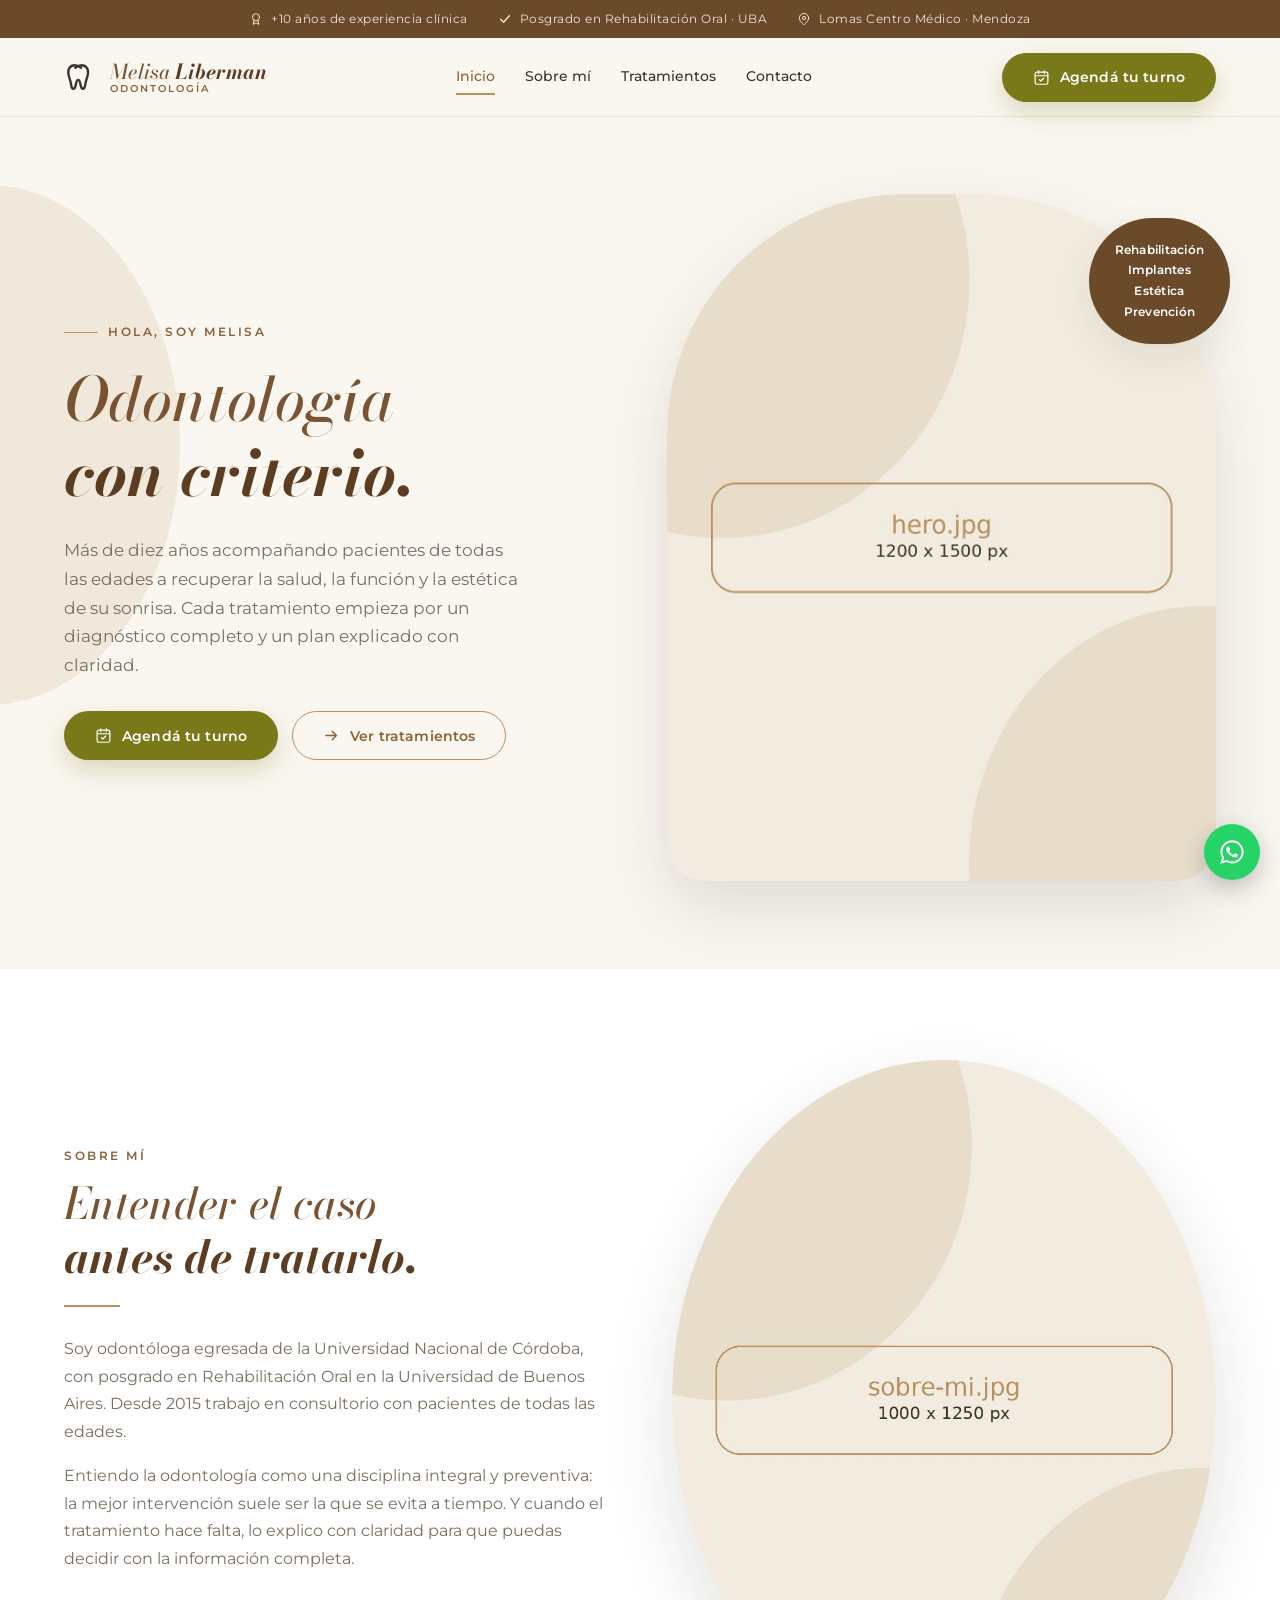
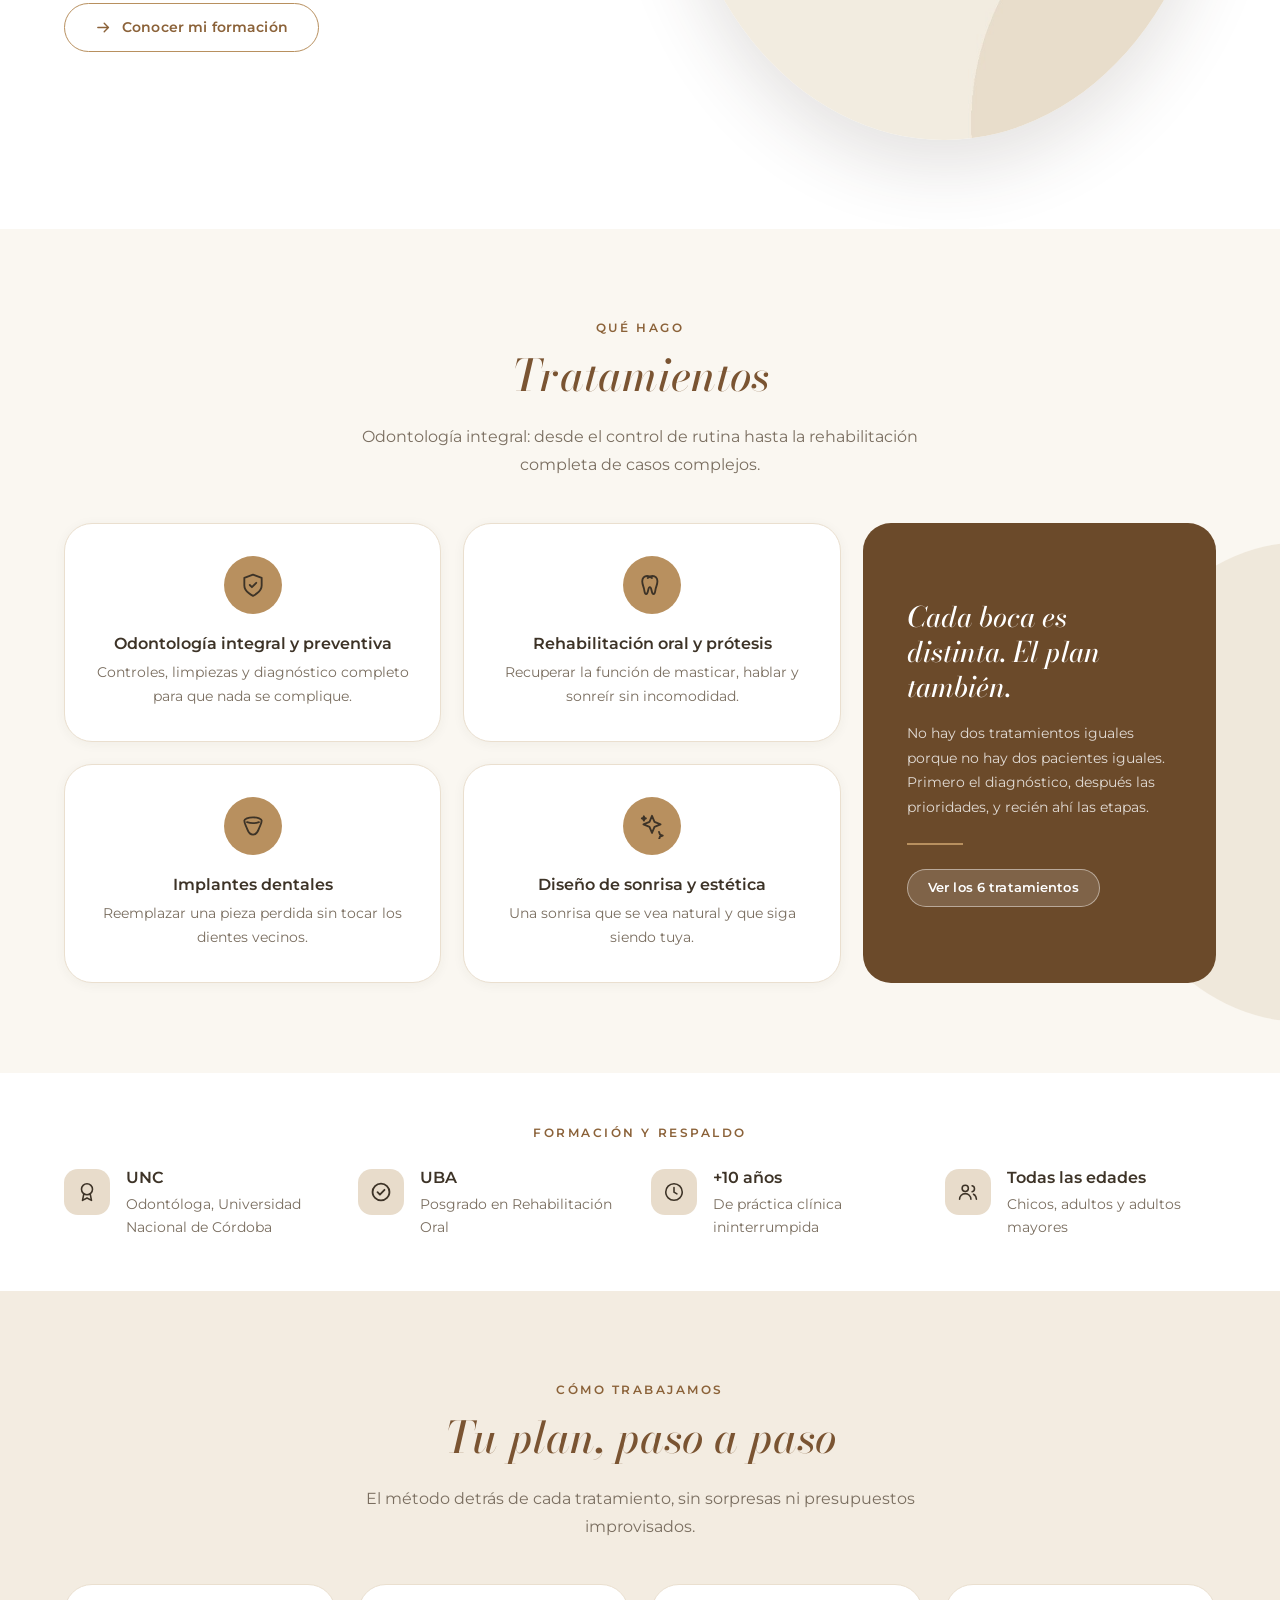
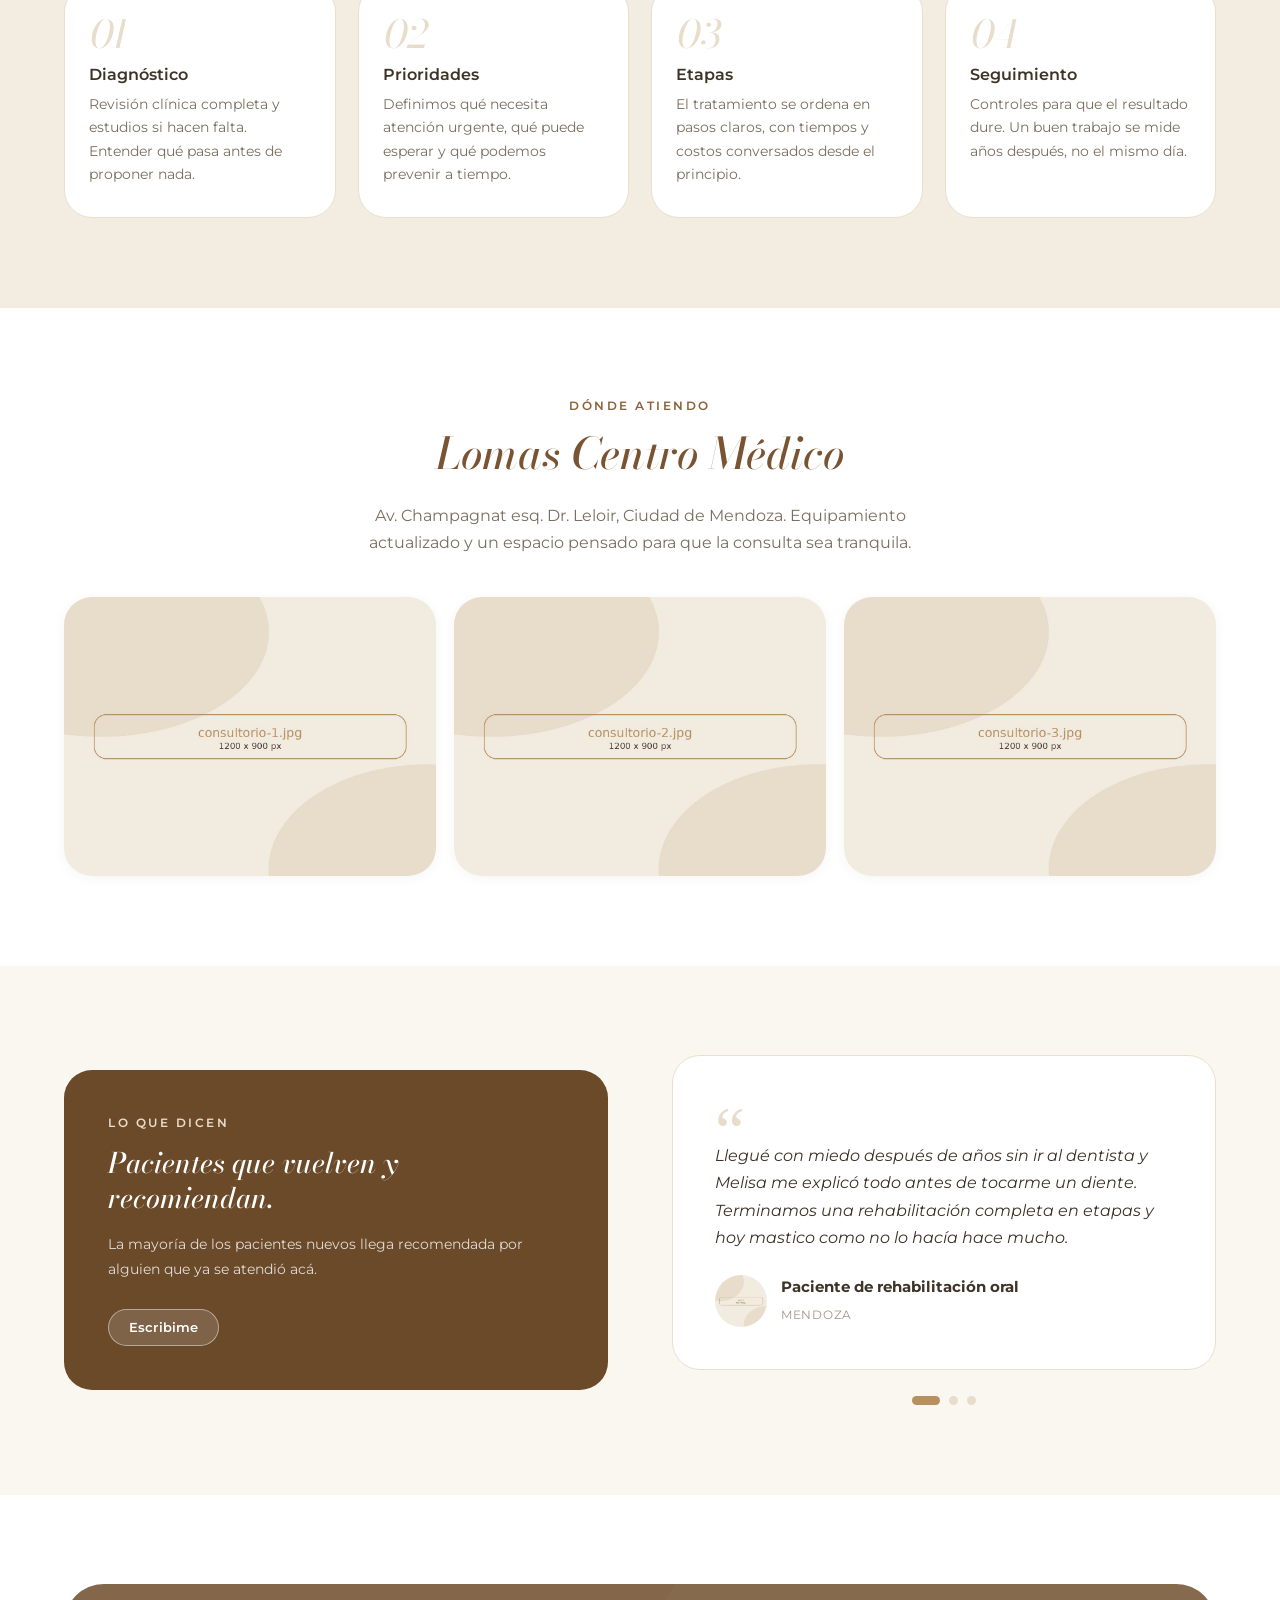
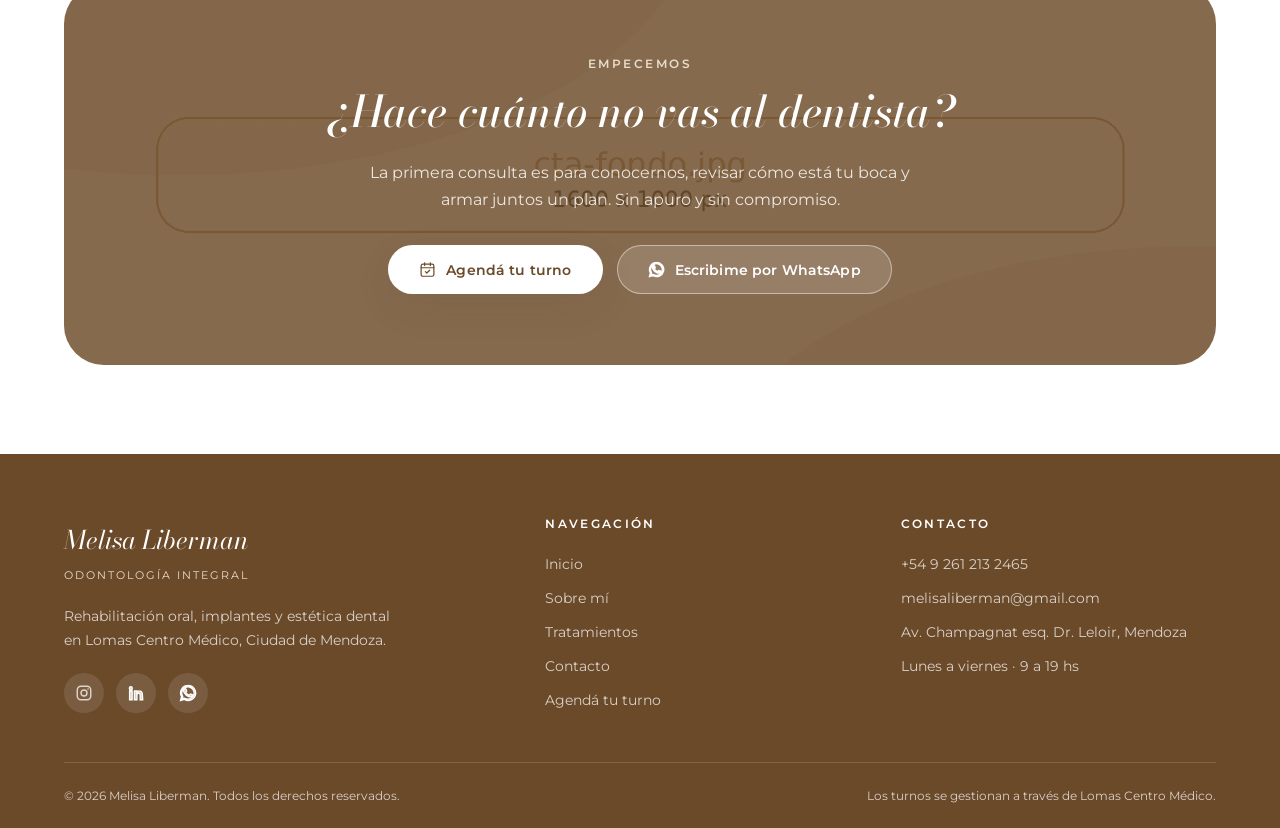
==== commit 3f483a1d: "Paleta blanco y beige caramelo, titulares con una sola tipografia" ====
--- a/index.html
+++ b/index.html
@@ -80,7 +80,7 @@
       <span class="hero__saludo">Hola, soy Melisa</span>
       <h1>
         Odontología
-        <span class="destacado destacado--oliva">con criterio.</span>
+        <span class="destacado">con criterio.</span>
       </h1>
       <p class="hero__desc">
         Más de diez años acompañando pacientes de todas las edades a recuperar la salud,
@@ -272,7 +272,7 @@
   <div class="contenedor">
     <div class="duo">
       <aside class="bloque-oliva">
-        <span class="eyebrow" style="color:var(--tostado)">Lo que dicen</span>
+        <span class="eyebrow">Lo que dicen</span>
         <h3>Pacientes que vuelven y recomiendan.</h3>
         <p>La mayoría de los pacientes nuevos llega recomendada por alguien que ya se atendió acá.</p>
         <a class="btn btn--fantasma btn--sm" href="contacto.html" style="margin-top:28px;align-self:flex-start">
@@ -291,7 +291,7 @@
 <section class="seccion seccion--blanca">
   <div class="contenedor">
     <div class="cta">
-      <span class="eyebrow" style="color:var(--tostado)">Empecemos</span>
+      <span class="eyebrow">Empecemos</span>
       <h2>¿Hace cuánto no vas al dentista?</h2>
       <p>
         La primera consulta es para conocernos, revisar cómo está tu boca y armar juntos
--- a/css/styles.css
+++ b/css/styles.css
@@ -1,27 +1,35 @@
 /* =========================================================
    Melisa Liberman · Sistema visual
-   Paleta oliva + tostado sobre crema. Tarjetas grandes
-   redondeadas, formas orgánicas, titulares en serif itálica.
+   Paleta blanco + beige caramelo. El oliva queda reservado
+   para botones y detalles chicos.
+   Un solo tipo en los titulares: Bodoni Moda itálica.
    ========================================================= */
 
 :root{
-  /* --- Colores de marca --- */
-  --oliva:#79791A;
-  --oliva-osc:#5C5C12;
-  --oliva-prof:#3F3F0C;      /* footer y bloques oscuros */
-  --oliva-claro:#EDEDD8;
-  --tostado:#B8905F;
-  --tostado-osc:#8B6239;
-  --tostado-claro:#E8DCCB;
-  --crema:#F8F4EC;
-  --crema-2:#F2EBDF;
+  /* --- Caramelo: el eje de la paleta --- */
+  --caramelo:#B8905F;         /* el tostado de marca */
+  --caramelo-osc:#8B6239;     /* textos chicos destacados, íconos */
+  --caramelo-prof:#6B4A2A;    /* footer, topbar y bloques oscuros */
+  --caramelo-claro:#E8DCCB;   /* fondos de íconos, ondas */
+
+  /* --- Neutros --- */
   --blanco:#FFFFFF;
+  --crema:#FAF7F1;            /* fondo general */
+  --crema-2:#F3ECE1;          /* secciones alternadas */
+
+  /* --- Titulares --- */
+  --titulo:#7A5432;
+  --titulo-fuerte:#5C3D22;
 
   /* --- Texto --- */
   --texto:#3D3327;
   --gris:#7A6E60;
   --gris-claro:#A2968A;
-  --borde:#E7DECF;
+  --borde:#EADFCF;
+
+  /* --- Acento (solo botones y detalles chicos) --- */
+  --oliva:#79791A;
+  --oliva-osc:#5C5C12;
 
   /* --- Estados --- */
   --ok:#5C8A3C;
@@ -55,26 +63,28 @@
    (evitan el salto de layout al cargar) y sin esto el navegador respeta ese
    alto fijo mientras achica el ancho, deformando la foto. */
 img{max-width:100%;height:auto;display:block}
-a{color:var(--oliva);text-decoration:none}
+a{color:var(--caramelo-osc);text-decoration:none}
 button{font-family:inherit}
 p{margin:0 0 1em}
 ul{margin:0;padding:0;list-style:none}
 
+/* ---------- Titulares ----------
+   Una sola tipografía en todos los niveles: Bodoni Moda itálica.
+   La jerarquía se hace con tamaño y peso, nunca cambiando de fuente. */
 h1,h2,h3,h4{
-  font-family:var(--f-display);font-style:italic;font-weight:600;
-  color:var(--oliva);margin:0 0 .5em;line-height:1.12;letter-spacing:0;
-}
-h1{font-size:clamp(2.5rem,5.4vw,4.2rem)}
-h2{font-size:clamp(1.9rem,3.6vw,3rem)}
+  font-family:var(--f-display);font-style:italic;font-weight:500;
+  color:var(--titulo);margin:0 0 .5em;line-height:1.18;
+}
+h1{font-size:clamp(2.4rem,4.8vw,3.8rem)}
+h2{font-size:clamp(1.9rem,3.4vw,2.8rem)}
 h3{font-size:clamp(1.15rem,1.6vw,1.4rem)}
 h4{font-size:1.05rem}
 
-/* La palabra fuerte del titular: sans, recta, más grande. Igual que el carrusel. */
+/* La segunda línea del titular: misma Bodoni itálica, más peso y más oscura.
+   Es el recurso que reemplaza a la vieja mezcla con la sans. */
 .destacado{
-  display:block;font-family:var(--f-texto);font-style:normal;font-weight:600;
-  color:var(--texto);font-size:1.12em;letter-spacing:-.02em;line-height:1.02;
-}
-.destacado--oliva{color:var(--oliva)}
+  display:block;font-weight:700;color:var(--titulo-fuerte);font-size:1.04em;
+}
 
 /* ---------- Utilidades ---------- */
 .contenedor{width:100%;max-width:var(--ancho);margin-inline:auto;padding-inline:24px}
@@ -89,22 +99,21 @@
 
 .eyebrow{
   font-family:var(--f-texto);font-size:.72rem;font-weight:600;letter-spacing:.22em;
-  text-transform:uppercase;color:var(--tostado-osc);margin:0 0 1em;display:block;
+  text-transform:uppercase;color:var(--caramelo-osc);margin:0 0 1em;display:block;
 }
 .subtitulo{color:var(--gris);max-width:620px;font-size:1.02rem}
 .centro .subtitulo{margin-inline:auto}
 /* En los encabezados centrados el titular es más largo: lo achicamos un poco
    para que no llegue a los bordes ni se corte en pantallas medianas. */
 .centro h1{font-size:clamp(2.1rem,4vw,3.2rem)}
-.centro h1 .destacado{font-size:1.06em}
-
-.filete{width:56px;height:2px;background:var(--tostado);margin:0 0 28px;border:0}
+
+.filete{width:56px;height:2px;background:var(--caramelo);margin:0 0 28px;border:0}
 .centro .filete{margin-inline:auto}
 
-/* Onda tostada decorativa (la forma orgánica del kit de marca) */
+/* Onda caramelo decorativa (la forma orgánica del kit de marca) */
 .onda{
-  position:absolute;pointer-events:none;z-index:0;opacity:.5;
-  background:var(--tostado-claro);
+  position:absolute;pointer-events:none;z-index:0;opacity:.55;
+  background:var(--caramelo-claro);
 }
 .onda--izq{
   left:-140px;top:8%;width:320px;height:520px;
@@ -117,7 +126,8 @@
 .seccion > .contenedor,
 .hero > .contenedor{position:relative;z-index:1}
 
-/* ---------- Botones ---------- */
+/* ---------- Botones ----------
+   Acá sí vive el oliva: es el único lugar donde aparece en grande. */
 .btn{
   display:inline-flex;align-items:center;justify-content:center;gap:10px;
   padding:15px 30px;border-radius:999px;font-family:var(--f-texto);font-weight:600;
@@ -128,29 +138,29 @@
 .btn svg{width:17px;height:17px;flex:none;fill:none;stroke:currentColor;stroke-width:1.8}
 .btn--primario{background:var(--oliva);color:#fff;box-shadow:0 10px 26px rgba(121,121,26,.26)}
 .btn--primario:hover{background:var(--oliva-osc);transform:translateY(-2px);box-shadow:0 14px 32px rgba(121,121,26,.32)}
-.btn--tostado{background:var(--tostado);color:#fff;box-shadow:0 10px 26px rgba(184,144,95,.3)}
-.btn--tostado:hover{background:var(--tostado-osc);transform:translateY(-2px)}
-.btn--linea{background:transparent;color:var(--oliva);border-color:var(--oliva)}
-.btn--linea:hover{background:var(--oliva);color:#fff;transform:translateY(-2px)}
-.btn--claro{background:#fff;color:var(--oliva);box-shadow:var(--sombra-md)}
+.btn--tostado{background:var(--caramelo);color:#fff;box-shadow:0 10px 26px rgba(184,144,95,.3)}
+.btn--tostado:hover{background:var(--caramelo-osc);transform:translateY(-2px)}
+.btn--linea{background:transparent;color:var(--caramelo-osc);border-color:var(--caramelo)}
+.btn--linea:hover{background:var(--caramelo-osc);color:#fff;border-color:var(--caramelo-osc);transform:translateY(-2px)}
+.btn--claro{background:#fff;color:var(--caramelo-prof);box-shadow:var(--sombra-md)}
 .btn--claro:hover{transform:translateY(-2px);box-shadow:var(--sombra-lg)}
 .btn--fantasma{background:rgba(255,255,255,.14);color:#fff;border-color:rgba(255,255,255,.45)}
-.btn--fantasma:hover{background:#fff;color:var(--oliva-prof)}
+.btn--fantasma:hover{background:#fff;color:var(--caramelo-prof)}
 .btn--sm{padding:11px 20px;font-size:.82rem}
 
 /* ---------- Header ---------- */
 .topbar{
-  background:var(--oliva-prof);color:#E5E5C8;font-size:.78rem;letter-spacing:.04em;
+  background:var(--caramelo-prof);color:#F0E4D6;font-size:.78rem;letter-spacing:.04em;
 }
 .topbar .contenedor{
   display:flex;gap:30px;align-items:center;justify-content:center;
   min-height:38px;flex-wrap:wrap;padding-block:7px;
 }
 .topbar span{display:inline-flex;align-items:center;gap:8px}
-.topbar svg{width:14px;height:14px;fill:none;stroke:var(--tostado);stroke-width:1.8}
+.topbar svg{width:14px;height:14px;fill:none;stroke:var(--caramelo);stroke-width:1.8}
 
 .header{
-  position:sticky;top:0;z-index:60;background:rgba(248,244,236,.92);
+  position:sticky;top:0;z-index:60;background:rgba(250,247,241,.92);
   backdrop-filter:blur(12px);border-bottom:1px solid var(--borde);
 }
 .header .contenedor{
@@ -158,16 +168,17 @@
   min-height:var(--header-h);
 }
 .marca{display:flex;align-items:center;gap:12px;color:inherit}
+/* El diente en oliva: elemento chico, funciona como firma de color. */
 .marca__icono{width:34px;height:34px;flex:none;fill:none;stroke:var(--oliva);stroke-width:1.6}
 .marca__txt{display:flex;flex-direction:column;line-height:1.15}
 .marca__nombre{
   font-family:var(--f-display);font-style:italic;font-size:1.28rem;
-  color:var(--oliva);font-weight:500;
-}
-.marca__nombre b{font-weight:700}
+  color:var(--titulo);font-weight:500;
+}
+.marca__nombre b{font-weight:700;color:var(--titulo-fuerte)}
 .marca__rol{
   font-size:.62rem;letter-spacing:.2em;text-transform:uppercase;
-  color:var(--tostado-osc);font-weight:600;
+  color:var(--caramelo-osc);font-weight:600;
 }
 
 .nav{display:flex;align-items:center;gap:30px}
@@ -176,13 +187,13 @@
 }
 .nav a:not(.btn):after{
   content:"";position:absolute;left:0;right:100%;bottom:0;height:1.5px;
-  background:var(--tostado);transition:right .25s ease;
+  background:var(--caramelo);transition:right .25s ease;
 }
 .nav a:not(.btn):hover:after,.nav a.activo:after{right:0}
-.nav a.activo{color:var(--oliva)}
+.nav a.activo{color:var(--caramelo-osc)}
 .nav .btn{display:none}
 .menu-btn{
-  display:none;background:none;border:0;cursor:pointer;color:var(--oliva);padding:6px;
+  display:none;background:none;border:0;cursor:pointer;color:var(--caramelo-osc);padding:6px;
 }
 .menu-btn svg{width:26px;height:26px;fill:none;stroke:currentColor;stroke-width:1.8}
 .header > .contenedor > .btn{flex:none}
@@ -197,9 +208,9 @@
 }
 .hero__saludo{
   display:inline-flex;align-items:center;gap:10px;font-size:.72rem;font-weight:600;
-  letter-spacing:.22em;text-transform:uppercase;color:var(--tostado-osc);margin-bottom:22px;
-}
-.hero__saludo:before{content:"";width:34px;height:1.5px;background:var(--tostado)}
+  letter-spacing:.22em;text-transform:uppercase;color:var(--caramelo-osc);margin-bottom:22px;
+}
+.hero__saludo:before{content:"";width:34px;height:1.5px;background:var(--caramelo)}
 .hero h1{margin-bottom:26px}
 .hero__desc{color:var(--gris);font-size:1.05rem;max-width:460px}
 .hero__acciones{display:flex;gap:14px;flex-wrap:wrap;margin-top:32px}
@@ -212,13 +223,13 @@
 }
 /* Píldora con los ejes de trabajo, arriba a la derecha de la foto */
 .hero__sello{
-  position:absolute;top:24px;right:-14px;background:var(--oliva);color:#fff;
+  position:absolute;top:24px;right:-14px;background:var(--caramelo-prof);color:#fff;
   border-radius:999px;padding:22px 26px;text-align:center;box-shadow:var(--sombra-md);
   font-size:.76rem;line-height:1.7;letter-spacing:.02em;
 }
 .hero__sello b{display:block;font-weight:600}
 
-/* ---------- Tarjeta flotante (secciones tipo "bloque") ---------- */
+/* ---------- Tarjeta flotante ---------- */
 .tarjeta{
   background:var(--blanco);border-radius:var(--radio-xl);box-shadow:var(--sombra-md);
   padding:clamp(28px,4vw,56px);position:relative;z-index:1;
@@ -227,13 +238,16 @@
 /* ---------- Bloque dúo (texto + imagen) ---------- */
 .duo{display:grid;grid-template-columns:1fr 1fr;gap:clamp(28px,5vw,64px);align-items:center}
 .duo--invertido .duo__txt{order:2}
+/* En una columna del dúo el titular tiene la mitad del ancho: lo achicamos
+   para que no ocupe cuatro líneas y no empuje la foto hacia abajo. */
+.duo__txt h1{font-size:clamp(2.1rem,3.4vw,3rem)}
 .duo__img{border-radius:var(--radio-lg);overflow:hidden;box-shadow:var(--sombra-md)}
 .duo__img img{width:100%;aspect-ratio:4/3;object-fit:cover}
 /* Foto en óvalo: el recurso del kit de marca para los retratos */
 .duo__img--ovalo{border-radius:50%;box-shadow:var(--sombra-lg)}
 .duo__img--ovalo img{aspect-ratio:4/5}
 
-/* ---------- Grilla de tratamientos ---------- */
+/* ---------- Grillas ---------- */
 .grilla{display:grid;gap:22px}
 .grilla--2{grid-template-columns:repeat(2,1fr)}
 .grilla--3{grid-template-columns:repeat(3,1fr)}
@@ -247,51 +261,57 @@
 }
 .card-trat:hover{transform:translateY(-5px);box-shadow:var(--sombra-md)}
 .card-trat__icono{
-  width:58px;height:58px;border-radius:50%;background:var(--tostado);
+  width:58px;height:58px;border-radius:50%;background:var(--caramelo);
   display:grid;place-items:center;margin:0 auto 20px;flex:none;
 }
 .card-trat__icono svg{width:26px;height:26px;fill:none;stroke:#fff;stroke-width:1.6}
-.card-trat h3{color:var(--texto);font-family:var(--f-texto);font-style:normal;font-weight:600;font-size:1.02rem;margin-bottom:.5em}
+/* Los títulos de tarjeta son texto corto: van en la sans para que se lean
+   parejos con el párrafo de abajo. No compiten con los titulares reales. */
+.card-trat h3{
+  font-family:var(--f-texto);font-style:normal;font-weight:600;font-size:1.02rem;
+  color:var(--texto);margin-bottom:.5em;
+}
 .card-trat p{color:var(--gris);font-size:.88rem;margin:0}
 
-/* Bloque oliva que acompaña la grilla (como en la referencia) */
+/* Bloque oscuro que acompaña la grilla */
 .bloque-oliva{
-  background:var(--oliva-prof);color:#F0EFDD;border-radius:var(--radio-lg);
+  background:var(--caramelo-prof);color:#F3E9DE;border-radius:var(--radio-lg);
   padding:clamp(30px,3.6vw,44px);display:flex;flex-direction:column;justify-content:center;
 }
 .bloque-oliva h3{
-  color:#fff;font-family:var(--f-display);font-style:italic;font-weight:500;
-  font-size:clamp(1.5rem,2.2vw,2rem);line-height:1.25;margin-bottom:.6em;
-}
-.bloque-oliva p{color:rgba(255,255,255,.78);font-size:.9rem;margin:0}
-.bloque-oliva .filete{background:var(--tostado);margin:24px 0 0}
-
-/* ---------- Acordeón (tratamientos en detalle) ---------- */
+  color:#fff;font-size:clamp(1.5rem,2.2vw,2rem);line-height:1.25;margin-bottom:.6em;
+}
+.bloque-oliva p{color:rgba(255,255,255,.8);font-size:.9rem;margin:0}
+.bloque-oliva .filete{background:var(--caramelo);margin:24px 0 0}
+.bloque-oliva .eyebrow{color:var(--caramelo-claro)}
+
+/* ---------- Acordeón ---------- */
 .acordeon{display:flex;flex-direction:column;gap:14px}
 .acor{
   background:var(--blanco);border:1px solid var(--borde);border-radius:var(--radio-lg);
   overflow:hidden;transition:box-shadow .25s ease;
 }
-.acor[open]{box-shadow:var(--sombra-md);border-color:var(--tostado-claro)}
+.acor[open]{box-shadow:var(--sombra-md);border-color:var(--caramelo-claro)}
 .acor summary{
   list-style:none;cursor:pointer;padding:24px 28px;display:flex;align-items:center;gap:18px;
   font-weight:600;font-size:1.02rem;color:var(--texto);
 }
 .acor summary::-webkit-details-marker{display:none}
 .acor__ico{
-  width:46px;height:46px;border-radius:50%;background:var(--oliva-claro);
+  width:46px;height:46px;border-radius:50%;background:var(--caramelo-claro);
   display:grid;place-items:center;flex:none;
 }
-.acor__ico svg{width:22px;height:22px;fill:none;stroke:var(--oliva);stroke-width:1.6}
+.acor__ico svg{width:22px;height:22px;fill:none;stroke:var(--caramelo-osc);stroke-width:1.6}
 .acor__mas{
   margin-left:auto;width:28px;height:28px;border-radius:50%;background:var(--crema-2);
-  display:grid;place-items:center;flex:none;color:var(--tostado-osc);
+  display:grid;place-items:center;flex:none;color:var(--caramelo-osc);
   font-size:1.2rem;line-height:1;transition:transform .25s ease;
 }
-.acor[open] .acor__mas{transform:rotate(45deg);background:var(--tostado);color:#fff}
+.acor[open] .acor__mas{transform:rotate(45deg);background:var(--caramelo);color:#fff}
 .acor__cuerpo{padding:0 28px 28px 92px;color:var(--gris);font-size:.94rem}
 .acor__cuerpo ul{display:grid;gap:10px;margin-top:16px}
 .acor__cuerpo li{display:flex;gap:11px;align-items:flex-start}
+/* Los tildes en oliva: detalle chico, es donde el verde suma sin dominar. */
 .acor__cuerpo li svg{width:17px;height:17px;flex:none;margin-top:5px;fill:none;stroke:var(--oliva);stroke-width:2}
 
 /* ---------- Pasos ---------- */
@@ -302,33 +322,41 @@
 }
 .paso:before{
   counter-increment:paso;content:counter(paso,decimal-leading-zero);
-  font-family:var(--f-display);font-style:italic;font-size:2.4rem;color:var(--tostado-claro);
+  font-family:var(--f-display);font-style:italic;font-size:2.4rem;color:var(--caramelo-claro);
   display:block;line-height:1;margin-bottom:12px;
 }
-.paso h3{font-family:var(--f-texto);font-style:normal;font-weight:600;font-size:1rem;color:var(--texto)}
+.paso h3{
+  font-family:var(--f-texto);font-style:normal;font-weight:600;font-size:1rem;color:var(--texto);
+}
 .paso p{color:var(--gris);font-size:.87rem;margin:0}
 
-/* ---------- Credenciales / beneficios ---------- */
+/* ---------- Beneficios / credenciales ---------- */
 .beneficio{display:flex;gap:16px;align-items:flex-start}
 .beneficio__ico{
-  width:46px;height:46px;border-radius:14px;background:var(--oliva-claro);
+  width:46px;height:46px;border-radius:14px;background:var(--caramelo-claro);
   display:grid;place-items:center;flex:none;
 }
-.beneficio__ico svg{width:22px;height:22px;fill:none;stroke:var(--oliva);stroke-width:1.6}
-.beneficio h3{font-family:var(--f-texto);font-style:normal;font-weight:600;font-size:.98rem;color:var(--texto);margin-bottom:.3em}
+.beneficio__ico svg{width:22px;height:22px;fill:none;stroke:var(--caramelo-osc);stroke-width:1.6}
+.beneficio h3{
+  font-family:var(--f-texto);font-style:normal;font-weight:600;font-size:.98rem;
+  color:var(--texto);margin-bottom:.3em;
+}
 .beneficio p{color:var(--gris);font-size:.87rem;margin:0}
 
-/* ---------- Formación (línea de tiempo) ---------- */
+/* ---------- Línea de tiempo ---------- */
 .timeline{position:relative;padding-left:34px}
 .timeline:before{content:"";position:absolute;left:8px;top:8px;bottom:8px;width:1.5px;background:var(--borde)}
 .timeline li{position:relative;padding-bottom:32px}
 .timeline li:last-child{padding-bottom:0}
 .timeline li:before{
   content:"";position:absolute;left:-30px;top:8px;width:11px;height:11px;border-radius:50%;
-  background:var(--tostado);box-shadow:0 0 0 4px var(--crema);
-}
-.timeline .anio{font-size:.72rem;font-weight:600;letter-spacing:.16em;text-transform:uppercase;color:var(--tostado-osc)}
-.timeline h3{font-family:var(--f-texto);font-style:normal;font-weight:600;font-size:1rem;color:var(--texto);margin:.25em 0 .3em}
+  background:var(--caramelo);box-shadow:0 0 0 4px var(--crema);
+}
+.timeline .anio{font-size:.72rem;font-weight:600;letter-spacing:.16em;text-transform:uppercase;color:var(--caramelo-osc)}
+.timeline h3{
+  font-family:var(--f-texto);font-style:normal;font-weight:600;font-size:1rem;
+  color:var(--texto);margin:.25em 0 .3em;
+}
 .timeline p{color:var(--gris);font-size:.88rem;margin:0}
 
 /* ---------- Testimonios ---------- */
@@ -341,7 +369,7 @@
 @keyframes aparecer{from{opacity:0;transform:translateY(10px)}to{opacity:1;transform:none}}
 /* Bodoni no dibuja bien las comillas grandes: usamos Georgia para este glifo. */
 .testi__comilla{
-  font-family:Georgia,'Times New Roman',serif;font-size:4.2rem;color:var(--tostado-claro);
+  font-family:Georgia,'Times New Roman',serif;font-size:4.2rem;color:var(--caramelo-claro);
   line-height:1;display:block;height:34px;overflow:hidden;margin-bottom:10px;
 }
 .testi p{font-size:1rem;color:var(--texto);font-style:italic}
@@ -350,30 +378,31 @@
   width:52px;height:52px;border-radius:50%;object-fit:cover;flex:none;
 }
 .testi__inicial{
-  background:var(--tostado);color:#fff;display:grid;place-items:center;
+  background:var(--caramelo);color:#fff;display:grid;place-items:center;
   font-family:var(--f-display);font-style:italic;font-size:1.2rem;
 }
 .testi__autor b{display:block;font-size:.92rem;color:var(--texto)}
 .testi__autor span{font-size:.78rem;color:var(--gris-claro);letter-spacing:.06em;text-transform:uppercase}
 .puntos{display:flex;gap:9px;justify-content:center;margin-top:26px}
 .puntos button{
-  width:9px;height:9px;border-radius:50%;border:0;background:var(--tostado-claro);
+  width:9px;height:9px;border-radius:50%;border:0;background:var(--caramelo-claro);
   cursor:pointer;padding:0;transition:width .25s ease,background .25s ease;
 }
-.puntos button.activo{width:28px;border-radius:999px;background:var(--tostado)}
+.puntos button.activo{width:28px;border-radius:999px;background:var(--caramelo)}
 
 /* ---------- CTA final ---------- */
 .cta{
-  position:relative;overflow:hidden;background:var(--oliva-prof);color:#fff;
+  position:relative;overflow:hidden;background:var(--caramelo-prof);color:#fff;
   border-radius:var(--radio-xl);padding:clamp(40px,5.5vw,76px);text-align:center;
 }
 .cta:before{
   content:"";position:absolute;inset:0;background:url("../assets/img/cta-fondo.jpg") center/cover;
-  opacity:.22;
+  opacity:.2;
 }
 .cta > *{position:relative;z-index:1}
 .cta h2{color:#fff}
-.cta p{color:rgba(255,255,255,.82);max-width:560px;margin-inline:auto}
+.cta p{color:rgba(255,255,255,.84);max-width:560px;margin-inline:auto}
+.cta .eyebrow{color:var(--caramelo-claro)}
 .cta__acciones{display:flex;gap:14px;justify-content:center;flex-wrap:wrap;margin-top:32px}
 
 /* ---------- Contacto ---------- */
@@ -381,17 +410,17 @@
 .contacto-item{display:flex;gap:16px;align-items:flex-start;padding:20px 0;border-bottom:1px solid var(--borde)}
 .contacto-item:last-child{border-bottom:0}
 .contacto-item__ico{
-  width:44px;height:44px;border-radius:50%;background:var(--oliva-claro);
+  width:44px;height:44px;border-radius:50%;background:var(--caramelo-claro);
   display:grid;place-items:center;flex:none;
 }
-.contacto-item__ico svg{width:20px;height:20px;fill:none;stroke:var(--oliva);stroke-width:1.7}
-.contacto-item b{display:block;font-size:.72rem;letter-spacing:.16em;text-transform:uppercase;color:var(--tostado-osc);margin-bottom:3px}
+.contacto-item__ico svg{width:20px;height:20px;fill:none;stroke:var(--caramelo-osc);stroke-width:1.7}
+.contacto-item b{display:block;font-size:.72rem;letter-spacing:.16em;text-transform:uppercase;color:var(--caramelo-osc);margin-bottom:3px}
 .contacto-item a,.contacto-item span{color:var(--texto);font-size:.96rem}
-.contacto-item a:hover{color:var(--oliva)}
+.contacto-item a:hover{color:var(--caramelo-osc)}
 
 .form{display:grid;gap:16px}
 .campo{display:flex;flex-direction:column;gap:7px}
-.campo label{font-size:.78rem;font-weight:600;letter-spacing:.1em;text-transform:uppercase;color:var(--tostado-osc)}
+.campo label{font-size:.78rem;font-weight:600;letter-spacing:.1em;text-transform:uppercase;color:var(--caramelo-osc)}
 .campo input,.campo textarea,.campo select{
   font-family:inherit;font-size:.95rem;color:var(--texto);background:var(--blanco);
   border:1.5px solid var(--borde);border-radius:14px;padding:14px 16px;
@@ -399,14 +428,13 @@
 }
 .campo textarea{resize:vertical;min-height:130px}
 .campo input:focus,.campo textarea:focus,.campo select:focus{
-  outline:0;border-color:var(--oliva);box-shadow:0 0 0 3px rgba(121,121,26,.12);
+  outline:0;border-color:var(--caramelo);box-shadow:0 0 0 3px rgba(184,144,95,.18);
 }
 .form .btn{justify-self:start;margin-top:6px}
 .form__aviso{font-size:.86rem;border-radius:14px;padding:13px 16px;display:none}
 .form__aviso.ok{display:block;background:#EDF4E6;color:var(--ok)}
 .form__aviso.mal{display:block;background:#F9E9E5;color:var(--error)}
 
-/* Mapa embebido */
 .mapa{border-radius:var(--radio-lg);overflow:hidden;box-shadow:var(--sombra);border:1px solid var(--borde);margin-top:32px}
 .mapa iframe{display:block;width:100%;height:340px;border:0}
 
@@ -419,7 +447,7 @@
 .faq .acor__cuerpo{padding-left:26px}
 
 /* ---------- Footer ---------- */
-.footer{background:var(--oliva-prof);color:rgba(255,255,255,.72);padding:clamp(48px,5vw,72px) 0 0;margin-top:0}
+.footer{background:var(--caramelo-prof);color:rgba(255,255,255,.74);padding:clamp(48px,5vw,72px) 0 0}
 .footer__top{display:grid;grid-template-columns:1.4fr 1fr 1fr;gap:40px;padding-bottom:44px}
 .footer h4{
   color:#fff;font-family:var(--f-texto);font-style:normal;font-size:.72rem;font-weight:600;
@@ -429,23 +457,23 @@
   font-family:var(--f-display);font-style:italic;font-size:1.6rem;color:#fff;
   display:block;margin-bottom:4px;
 }
-.footer__rol{font-size:.7rem;letter-spacing:.18em;text-transform:uppercase;color:var(--tostado);display:block;margin-bottom:20px}
+.footer__rol{font-size:.7rem;letter-spacing:.18em;text-transform:uppercase;color:var(--caramelo-claro);display:block;margin-bottom:20px}
 .footer p{font-size:.88rem;max-width:330px}
-.footer a{color:rgba(255,255,255,.72);font-size:.88rem;display:block;padding:5px 0}
-.footer a:hover{color:var(--tostado)}
+.footer a{color:rgba(255,255,255,.74);font-size:.88rem;display:block;padding:5px 0}
+.footer a:hover{color:var(--caramelo-claro)}
 .footer__redes{display:flex;gap:12px;margin-top:20px}
 .footer__redes a{
-  width:40px;height:40px;border-radius:50%;background:rgba(255,255,255,.09);
+  width:40px;height:40px;border-radius:50%;background:rgba(255,255,255,.1);
   display:grid;place-items:center;padding:0;transition:background .2s ease,transform .2s ease;
 }
-.footer__redes a:hover{background:var(--tostado);transform:translateY(-2px)}
+.footer__redes a:hover{background:var(--caramelo);transform:translateY(-2px)}
 .footer__redes svg{width:18px;height:18px;fill:none;stroke:#fff;stroke-width:1.7}
 .footer__abajo{
-  border-top:1px solid rgba(255,255,255,.12);padding:22px 0;
+  border-top:1px solid rgba(255,255,255,.14);padding:22px 0;
   display:flex;justify-content:space-between;gap:16px;flex-wrap:wrap;font-size:.78rem;
 }
 
-/* Botón flotante de WhatsApp */
+/* Botón flotante de WhatsApp (verde propio de la marca WhatsApp) */
 .wa-flotante{
   position:fixed;right:20px;bottom:20px;z-index:70;width:56px;height:56px;border-radius:50%;
   background:#25D366;display:grid;place-items:center;box-shadow:0 8px 24px rgba(0,0,0,.22);
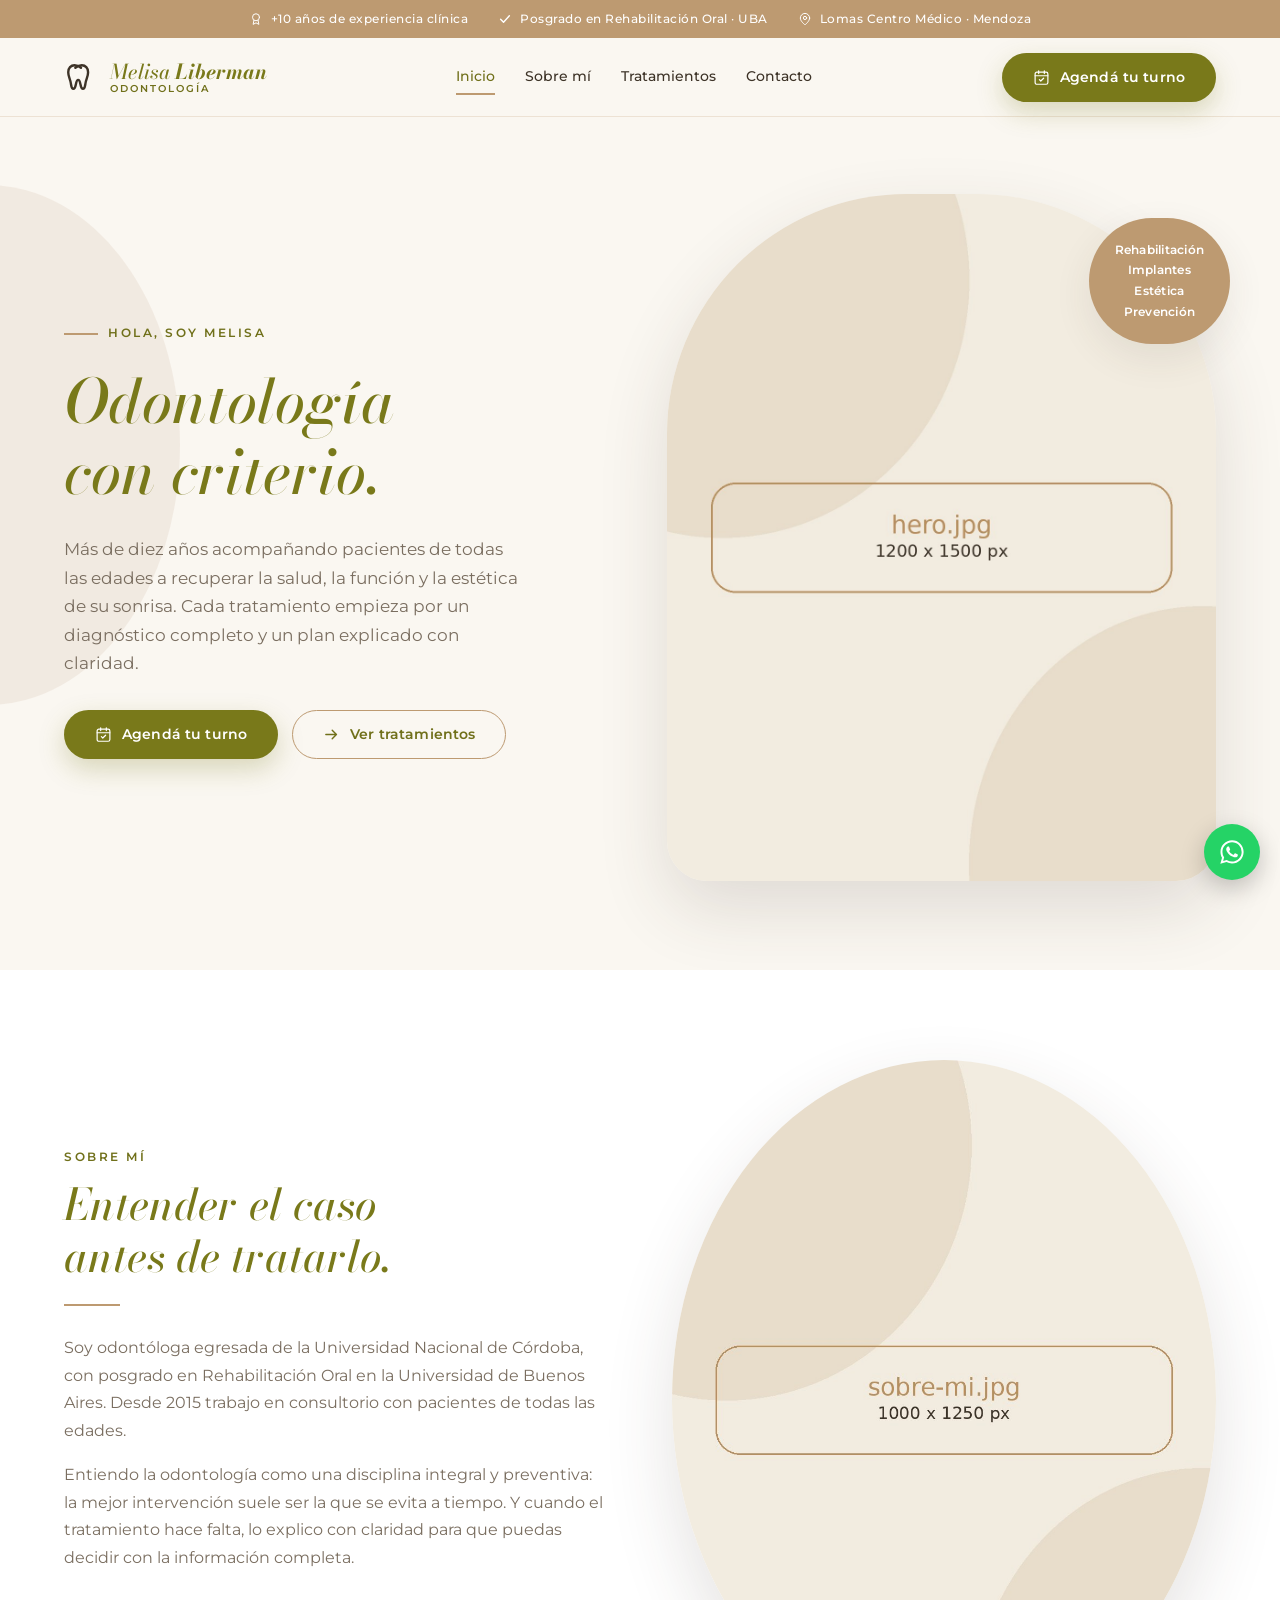
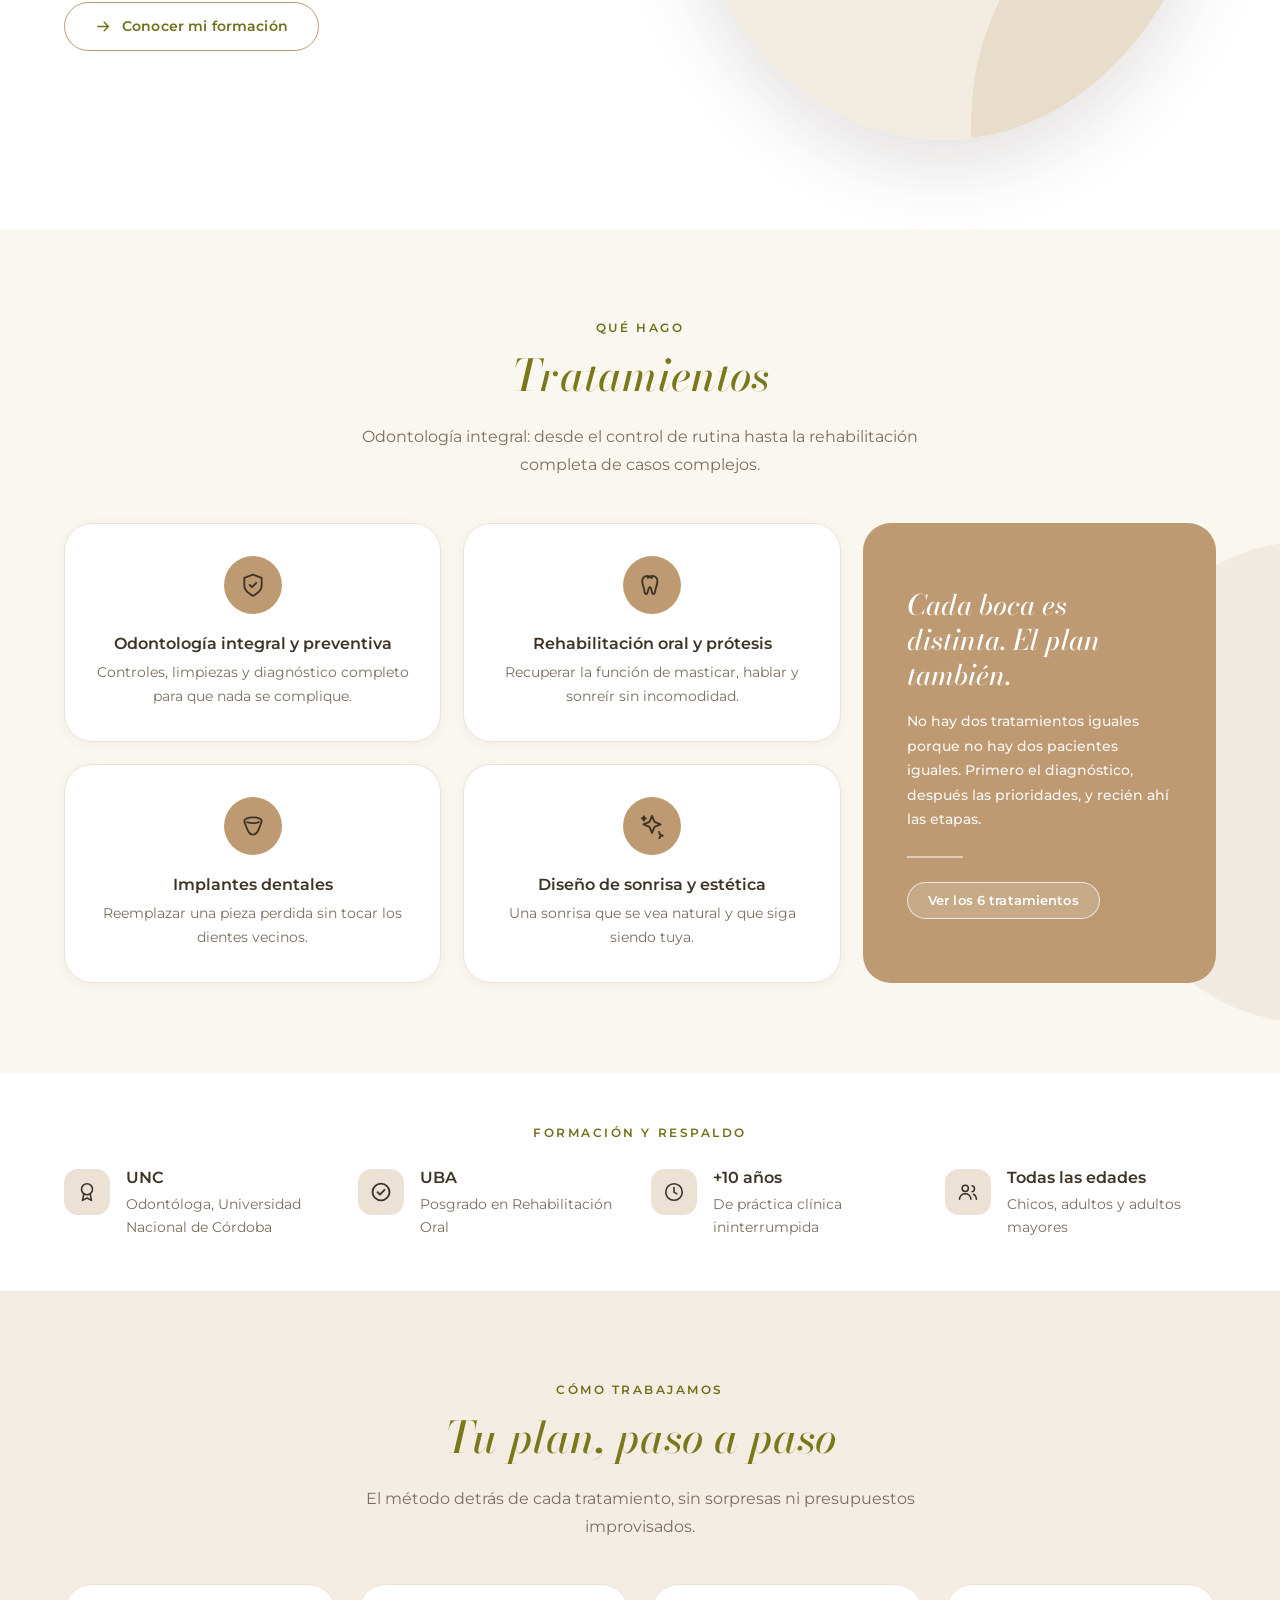
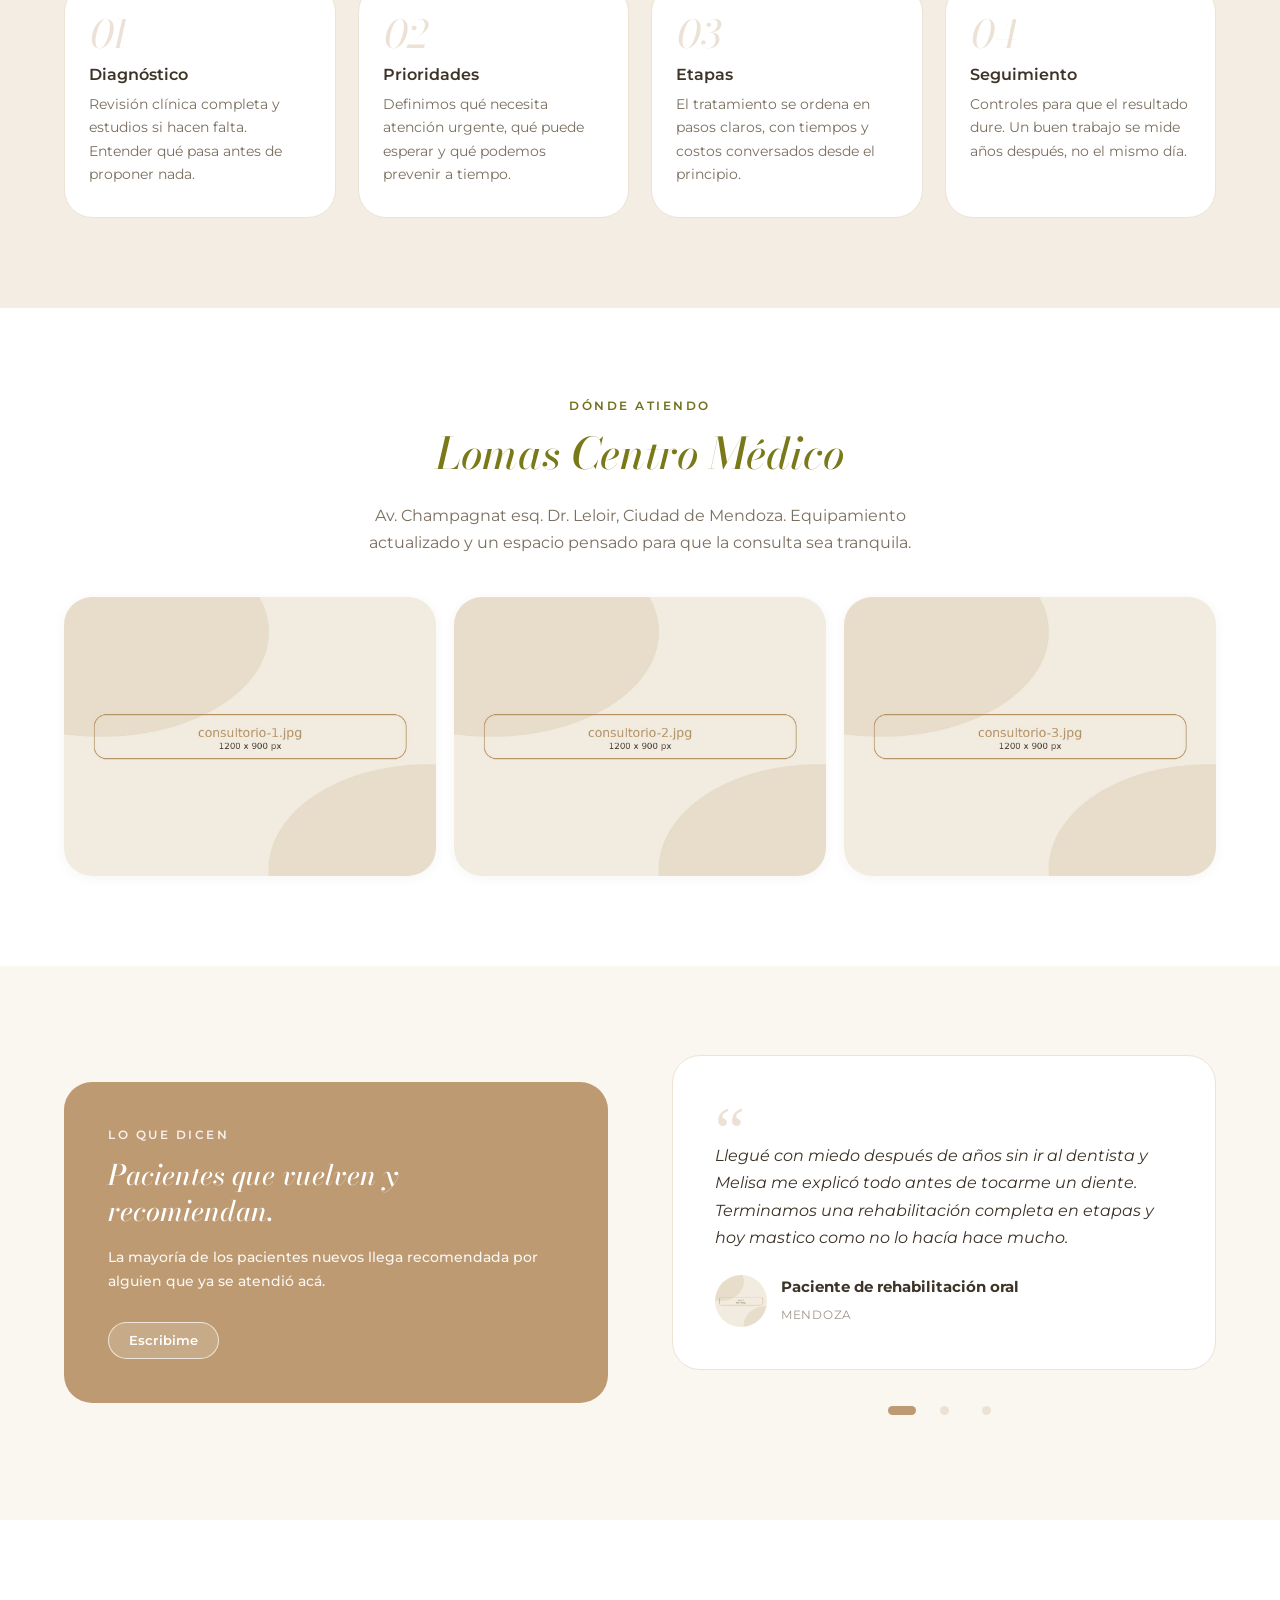
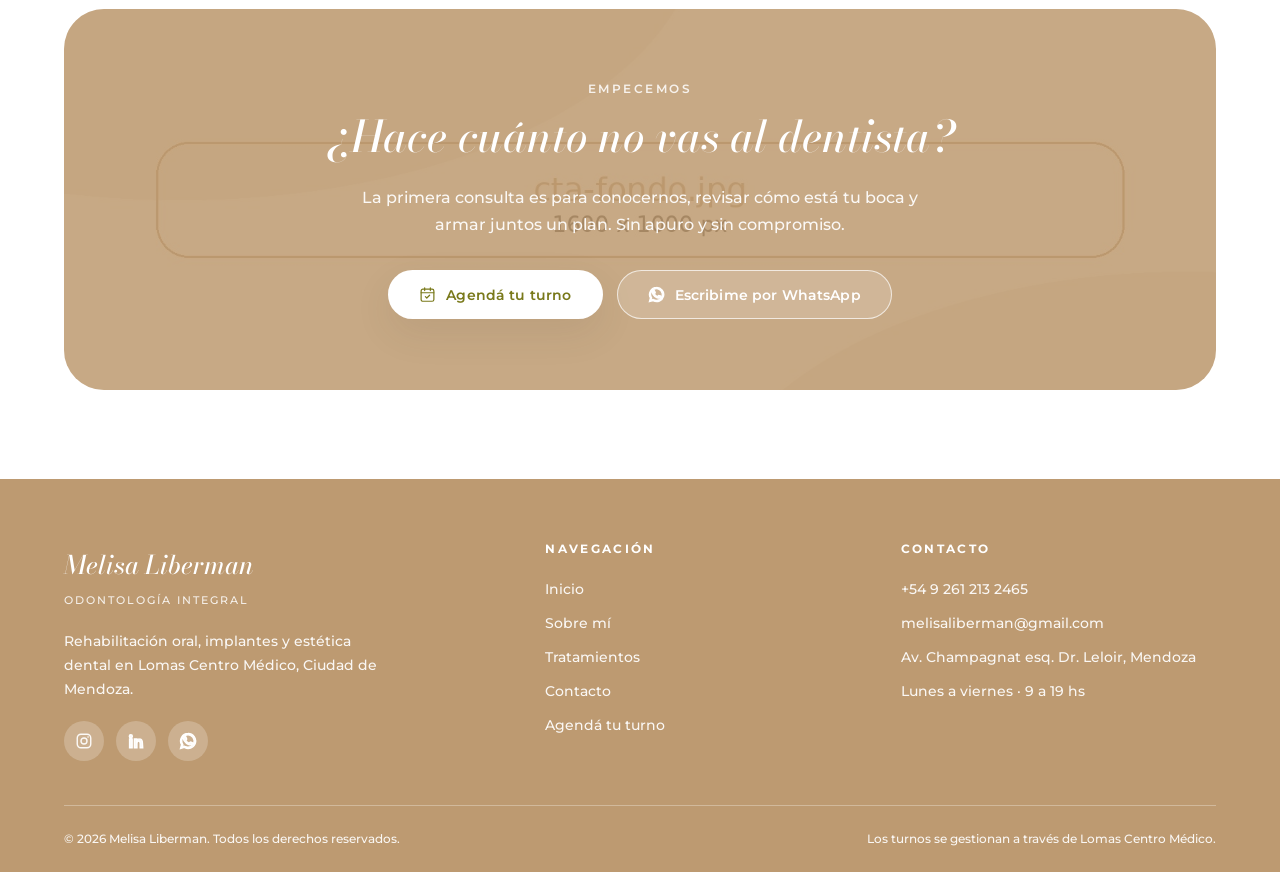
==== commit 725459ed: "Correcciones de mobile: menu, tarjeta desbordada, sello del hero y footer" ====
--- a/index.html
+++ b/index.html
@@ -155,7 +155,7 @@
       </p>
     </div>
 
-    <div class="grilla" style="grid-template-columns:2.2fr 1fr">
+    <div class="grilla grilla--trat">
       <div class="grilla grilla--2">
         <article class="card-trat">
           <div class="card-trat__icono"><svg><use href="assets/iconos.svg#ico-escudo"></use></svg></div>
--- a/css/styles.css
+++ b/css/styles.css
@@ -1,35 +1,38 @@
 /* =========================================================
    Melisa Liberman · Sistema visual
-   Paleta blanco + beige caramelo. El oliva queda reservado
-   para botones y detalles chicos.
+   Blanco dominante, bandas de beige caramelo y el oliva reservado
+   a los titulares y al botón principal. Sin bloques oscuros.
    Un solo tipo en los titulares: Bodoni Moda itálica.
    ========================================================= */
 
 :root{
-  /* --- Caramelo: el eje de la paleta --- */
-  --caramelo:#B8905F;         /* el tostado de marca */
-  --caramelo-osc:#8B6239;     /* textos chicos destacados, íconos */
-  --caramelo-prof:#6B4A2A;    /* footer, topbar y bloques oscuros */
-  --caramelo-claro:#E8DCCB;   /* fondos de íconos, ondas */
+  /* --- Beige caramelo: el campo de la paleta ---
+     Es el color que ocupa superficie: las bandas (topbar, footer, CTA),
+     las ondas, los círculos de íconos y los filetes. Nunca para texto chico. */
+  --caramelo:#BD9A71;         /* el beige caramelo de marca */
+  --caramelo-claro:#ECE1D5;   /* fondos de íconos y ondas */
+
+  /* --- Oliva: el acento ---
+     Aparece solo en los titulares y en el botón principal, igual que en
+     las piezas de Instagram. Nunca como fondo de bloques grandes. */
+  --oliva:#79791A;            /* títulos y botones · el oliva exacto de marca */
+  --oliva-osc:#616115;        /* solo el hover de los botones */
+  --oliva-medio:#70701A;      /* textos chicos e íconos · 4.9:1 sobre crema */
 
   /* --- Neutros --- */
   --blanco:#FFFFFF;
   --crema:#FAF7F1;            /* fondo general */
-  --crema-2:#F3ECE1;          /* secciones alternadas */
-
-  /* --- Titulares --- */
-  --titulo:#7A5432;
-  --titulo-fuerte:#5C3D22;
+  --crema-2:#F4EDE4;          /* secciones alternadas */
+
+  /* --- Titulares: un solo color, el oliva de marca --- */
+  --titulo:#79791A;
+  --sobre-caramelo:#FFFFFF;   /* texto encima de las bandas caramelo */
 
   /* --- Texto --- */
   --texto:#3D3327;
   --gris:#7A6E60;
   --gris-claro:#A2968A;
-  --borde:#EADFCF;
-
-  /* --- Acento (solo botones y detalles chicos) --- */
-  --oliva:#79791A;
-  --oliva-osc:#5C5C12;
+  --borde:#EDE2D4;
 
   /* --- Estados --- */
   --ok:#5C8A3C;
@@ -63,7 +66,7 @@
    (evitan el salto de layout al cargar) y sin esto el navegador respeta ese
    alto fijo mientras achica el ancho, deformando la foto. */
 img{max-width:100%;height:auto;display:block}
-a{color:var(--caramelo-osc);text-decoration:none}
+a{color:var(--oliva-medio);text-decoration:none}
 button{font-family:inherit}
 p{margin:0 0 1em}
 ul{margin:0;padding:0;list-style:none}
@@ -80,11 +83,9 @@
 h3{font-size:clamp(1.15rem,1.6vw,1.4rem)}
 h4{font-size:1.05rem}
 
-/* La segunda línea del titular: misma Bodoni itálica, más peso y más oscura.
-   Es el recurso que reemplaza a la vieja mezcla con la sans. */
-.destacado{
-  display:block;font-weight:700;color:var(--titulo-fuerte);font-size:1.04em;
-}
+/* La segunda línea del titular. Mismo color, mismo peso, mismo cuerpo:
+   solo fuerza el salto de línea donde queremos que corte la frase. */
+.destacado{display:block}
 
 /* ---------- Utilidades ---------- */
 .contenedor{width:100%;max-width:var(--ancho);margin-inline:auto;padding-inline:24px}
@@ -99,7 +100,7 @@
 
 .eyebrow{
   font-family:var(--f-texto);font-size:.72rem;font-weight:600;letter-spacing:.22em;
-  text-transform:uppercase;color:var(--caramelo-osc);margin:0 0 1em;display:block;
+  text-transform:uppercase;color:var(--oliva-medio);margin:0 0 1em;display:block;
 }
 .subtitulo{color:var(--gris);max-width:620px;font-size:1.02rem}
 .centro .subtitulo{margin-inline:auto}
@@ -126,8 +127,7 @@
 .seccion > .contenedor,
 .hero > .contenedor{position:relative;z-index:1}
 
-/* ---------- Botones ----------
-   Acá sí vive el oliva: es el único lugar donde aparece en grande. */
+/* ---------- Botones ---------- */
 .btn{
   display:inline-flex;align-items:center;justify-content:center;gap:10px;
   padding:15px 30px;border-radius:999px;font-family:var(--f-texto);font-weight:600;
@@ -138,26 +138,34 @@
 .btn svg{width:17px;height:17px;flex:none;fill:none;stroke:currentColor;stroke-width:1.8}
 .btn--primario{background:var(--oliva);color:#fff;box-shadow:0 10px 26px rgba(121,121,26,.26)}
 .btn--primario:hover{background:var(--oliva-osc);transform:translateY(-2px);box-shadow:0 14px 32px rgba(121,121,26,.32)}
-.btn--tostado{background:var(--caramelo);color:#fff;box-shadow:0 10px 26px rgba(184,144,95,.3)}
-.btn--tostado:hover{background:var(--caramelo-osc);transform:translateY(-2px)}
-.btn--linea{background:transparent;color:var(--caramelo-osc);border-color:var(--caramelo)}
-.btn--linea:hover{background:var(--caramelo-osc);color:#fff;border-color:var(--caramelo-osc);transform:translateY(-2px)}
-.btn--claro{background:#fff;color:var(--caramelo-prof);box-shadow:var(--sombra-md)}
+.btn--tostado{background:var(--caramelo);color:#fff;box-shadow:0 10px 26px rgba(189,154,113,.34)}
+.btn--tostado:hover{background:var(--oliva-medio);transform:translateY(-2px)}
+.btn--linea{background:transparent;color:var(--oliva-medio);border-color:var(--caramelo)}
+.btn--linea:hover{background:var(--oliva-medio);color:#fff;border-color:var(--oliva-medio);transform:translateY(-2px)}
+/* Los dos que van encima de una banda caramelo */
+.btn--claro{background:#fff;color:var(--oliva);box-shadow:var(--sombra-md)}
 .btn--claro:hover{transform:translateY(-2px);box-shadow:var(--sombra-lg)}
-.btn--fantasma{background:rgba(255,255,255,.14);color:#fff;border-color:rgba(255,255,255,.45)}
-.btn--fantasma:hover{background:#fff;color:var(--caramelo-prof)}
+.btn--fantasma{background:rgba(255,255,255,.16);color:#fff;border-color:rgba(255,255,255,.7)}
+.btn--fantasma:hover{background:#fff;color:var(--oliva)}
 .btn--sm{padding:11px 20px;font-size:.82rem}
+
+/* ---------- Bandas caramelo ----------
+   Topbar, footer, CTA, sello del hero y tarjeta destacada.
+   Todo el texto encima va en blanco; se le sube medio punto de peso
+   porque el blanco sobre un beige medio necesita algo más de cuerpo. */
+.topbar,.footer,.cta,.bloque-oliva,.hero__sello{font-weight:500}
+.topbar b,.footer b,.cta b,.bloque-oliva b{font-weight:700}
 
 /* ---------- Header ---------- */
 .topbar{
-  background:var(--caramelo-prof);color:#F0E4D6;font-size:.78rem;letter-spacing:.04em;
+  background:var(--caramelo);color:var(--sobre-caramelo);font-size:.78rem;letter-spacing:.04em;
 }
 .topbar .contenedor{
   display:flex;gap:30px;align-items:center;justify-content:center;
   min-height:38px;flex-wrap:wrap;padding-block:7px;
 }
 .topbar span{display:inline-flex;align-items:center;gap:8px}
-.topbar svg{width:14px;height:14px;fill:none;stroke:var(--caramelo);stroke-width:1.8}
+.topbar svg{width:14px;height:14px;fill:none;stroke:var(--sobre-caramelo);stroke-width:1.8}
 
 .header{
   position:sticky;top:0;z-index:60;background:rgba(250,247,241,.92);
@@ -168,17 +176,16 @@
   min-height:var(--header-h);
 }
 .marca{display:flex;align-items:center;gap:12px;color:inherit}
-/* El diente en oliva: elemento chico, funciona como firma de color. */
 .marca__icono{width:34px;height:34px;flex:none;fill:none;stroke:var(--oliva);stroke-width:1.6}
 .marca__txt{display:flex;flex-direction:column;line-height:1.15}
 .marca__nombre{
   font-family:var(--f-display);font-style:italic;font-size:1.28rem;
   color:var(--titulo);font-weight:500;
 }
-.marca__nombre b{font-weight:700;color:var(--titulo-fuerte)}
+.marca__nombre b{font-weight:700}
 .marca__rol{
   font-size:.62rem;letter-spacing:.2em;text-transform:uppercase;
-  color:var(--caramelo-osc);font-weight:600;
+  color:var(--oliva-medio);font-weight:600;
 }
 
 .nav{display:flex;align-items:center;gap:30px}
@@ -190,10 +197,10 @@
   background:var(--caramelo);transition:right .25s ease;
 }
 .nav a:not(.btn):hover:after,.nav a.activo:after{right:0}
-.nav a.activo{color:var(--caramelo-osc)}
+.nav a.activo{color:var(--oliva-medio)}
 .nav .btn{display:none}
 .menu-btn{
-  display:none;background:none;border:0;cursor:pointer;color:var(--caramelo-osc);padding:6px;
+  display:none;background:none;border:0;cursor:pointer;color:var(--oliva-medio);padding:6px;
 }
 .menu-btn svg{width:26px;height:26px;fill:none;stroke:currentColor;stroke-width:1.8}
 .header > .contenedor > .btn{flex:none}
@@ -208,7 +215,7 @@
 }
 .hero__saludo{
   display:inline-flex;align-items:center;gap:10px;font-size:.72rem;font-weight:600;
-  letter-spacing:.22em;text-transform:uppercase;color:var(--caramelo-osc);margin-bottom:22px;
+  letter-spacing:.22em;text-transform:uppercase;color:var(--oliva-medio);margin-bottom:22px;
 }
 .hero__saludo:before{content:"";width:34px;height:1.5px;background:var(--caramelo)}
 .hero h1{margin-bottom:26px}
@@ -223,7 +230,7 @@
 }
 /* Píldora con los ejes de trabajo, arriba a la derecha de la foto */
 .hero__sello{
-  position:absolute;top:24px;right:-14px;background:var(--caramelo-prof);color:#fff;
+  position:absolute;top:24px;right:-14px;background:var(--caramelo);color:var(--sobre-caramelo);
   border-radius:999px;padding:22px 26px;text-align:center;box-shadow:var(--sombra-md);
   font-size:.76rem;line-height:1.7;letter-spacing:.02em;
 }
@@ -252,6 +259,8 @@
 .grilla--2{grid-template-columns:repeat(2,1fr)}
 .grilla--3{grid-template-columns:repeat(3,1fr)}
 .grilla--4{grid-template-columns:repeat(4,1fr)}
+/* Inicio: las 4 tarjetas a la izquierda y la tarjeta caramelo a la derecha */
+.grilla--trat{grid-template-columns:2.2fr 1fr}
 
 .card-trat{
   background:var(--blanco);border-radius:var(--radio-lg);padding:32px 26px;
@@ -273,17 +282,18 @@
 }
 .card-trat p{color:var(--gris);font-size:.88rem;margin:0}
 
-/* Bloque oscuro que acompaña la grilla */
+/* Bloque oscuro que acompaña la grilla (mantiene el nombre de clase
+   por compatibilidad con el HTML) */
 .bloque-oliva{
-  background:var(--caramelo-prof);color:#F3E9DE;border-radius:var(--radio-lg);
+  background:var(--caramelo);color:var(--sobre-caramelo);border-radius:var(--radio-lg);
   padding:clamp(30px,3.6vw,44px);display:flex;flex-direction:column;justify-content:center;
 }
 .bloque-oliva h3{
-  color:#fff;font-size:clamp(1.5rem,2.2vw,2rem);line-height:1.25;margin-bottom:.6em;
-}
-.bloque-oliva p{color:rgba(255,255,255,.8);font-size:.9rem;margin:0}
-.bloque-oliva .filete{background:var(--caramelo);margin:24px 0 0}
-.bloque-oliva .eyebrow{color:var(--caramelo-claro)}
+  color:var(--sobre-caramelo);font-size:clamp(1.5rem,2.2vw,2rem);line-height:1.25;margin-bottom:.6em;
+}
+.bloque-oliva p{color:rgba(255,255,255,.92);font-size:.9rem;margin:0}
+.bloque-oliva .filete{background:#fff;opacity:.5;margin:24px 0 0}
+.bloque-oliva .eyebrow{color:rgba(255,255,255,.85)}
 
 /* ---------- Acordeón ---------- */
 .acordeon{display:flex;flex-direction:column;gap:14px}
@@ -301,17 +311,16 @@
   width:46px;height:46px;border-radius:50%;background:var(--caramelo-claro);
   display:grid;place-items:center;flex:none;
 }
-.acor__ico svg{width:22px;height:22px;fill:none;stroke:var(--caramelo-osc);stroke-width:1.6}
+.acor__ico svg{width:22px;height:22px;fill:none;stroke:var(--oliva-medio);stroke-width:1.6}
 .acor__mas{
   margin-left:auto;width:28px;height:28px;border-radius:50%;background:var(--crema-2);
-  display:grid;place-items:center;flex:none;color:var(--caramelo-osc);
+  display:grid;place-items:center;flex:none;color:var(--oliva-medio);
   font-size:1.2rem;line-height:1;transition:transform .25s ease;
 }
 .acor[open] .acor__mas{transform:rotate(45deg);background:var(--caramelo);color:#fff}
 .acor__cuerpo{padding:0 28px 28px 92px;color:var(--gris);font-size:.94rem}
 .acor__cuerpo ul{display:grid;gap:10px;margin-top:16px}
 .acor__cuerpo li{display:flex;gap:11px;align-items:flex-start}
-/* Los tildes en oliva: detalle chico, es donde el verde suma sin dominar. */
 .acor__cuerpo li svg{width:17px;height:17px;flex:none;margin-top:5px;fill:none;stroke:var(--oliva);stroke-width:2}
 
 /* ---------- Pasos ---------- */
@@ -336,7 +345,7 @@
   width:46px;height:46px;border-radius:14px;background:var(--caramelo-claro);
   display:grid;place-items:center;flex:none;
 }
-.beneficio__ico svg{width:22px;height:22px;fill:none;stroke:var(--caramelo-osc);stroke-width:1.6}
+.beneficio__ico svg{width:22px;height:22px;fill:none;stroke:var(--oliva-medio);stroke-width:1.6}
 .beneficio h3{
   font-family:var(--f-texto);font-style:normal;font-weight:600;font-size:.98rem;
   color:var(--texto);margin-bottom:.3em;
@@ -352,7 +361,7 @@
   content:"";position:absolute;left:-30px;top:8px;width:11px;height:11px;border-radius:50%;
   background:var(--caramelo);box-shadow:0 0 0 4px var(--crema);
 }
-.timeline .anio{font-size:.72rem;font-weight:600;letter-spacing:.16em;text-transform:uppercase;color:var(--caramelo-osc)}
+.timeline .anio{font-size:.72rem;font-weight:600;letter-spacing:.16em;text-transform:uppercase;color:var(--oliva-medio)}
 .timeline h3{
   font-family:var(--f-texto);font-style:normal;font-weight:600;font-size:1rem;
   color:var(--texto);margin:.25em 0 .3em;
@@ -383,26 +392,32 @@
 }
 .testi__autor b{display:block;font-size:.92rem;color:var(--texto)}
 .testi__autor span{font-size:.78rem;color:var(--gris-claro);letter-spacing:.06em;text-transform:uppercase}
-.puntos{display:flex;gap:9px;justify-content:center;margin-top:26px}
+.puntos{display:flex;gap:2px;justify-content:center;margin-top:20px}
+/* El punto se dibuja con un ::before para que el botón real mida 40x40 y se
+   pueda tocar con el dedo sin agrandar el círculo visible. */
 .puntos button{
-  width:9px;height:9px;border-radius:50%;border:0;background:var(--caramelo-claro);
-  cursor:pointer;padding:0;transition:width .25s ease,background .25s ease;
-}
-.puntos button.activo{width:28px;border-radius:999px;background:var(--caramelo)}
+  width:40px;height:40px;border:0;background:none;cursor:pointer;padding:0;
+  display:grid;place-items:center;
+}
+.puntos button:before{
+  content:"";width:9px;height:9px;border-radius:50%;background:var(--caramelo-claro);
+  transition:width .25s ease,background .25s ease;
+}
+.puntos button.activo:before{width:28px;border-radius:999px;background:var(--caramelo)}
 
 /* ---------- CTA final ---------- */
 .cta{
-  position:relative;overflow:hidden;background:var(--caramelo-prof);color:#fff;
+  position:relative;overflow:hidden;background:var(--caramelo);color:var(--sobre-caramelo);
   border-radius:var(--radio-xl);padding:clamp(40px,5.5vw,76px);text-align:center;
 }
 .cta:before{
   content:"";position:absolute;inset:0;background:url("../assets/img/cta-fondo.jpg") center/cover;
-  opacity:.2;
+  opacity:.18;
 }
 .cta > *{position:relative;z-index:1}
-.cta h2{color:#fff}
-.cta p{color:rgba(255,255,255,.84);max-width:560px;margin-inline:auto}
-.cta .eyebrow{color:var(--caramelo-claro)}
+.cta h2{color:var(--sobre-caramelo)}
+.cta p{color:rgba(255,255,255,.92);max-width:560px;margin-inline:auto}
+.cta .eyebrow{color:rgba(255,255,255,.85)}
 .cta__acciones{display:flex;gap:14px;justify-content:center;flex-wrap:wrap;margin-top:32px}
 
 /* ---------- Contacto ---------- */
@@ -413,14 +428,14 @@
   width:44px;height:44px;border-radius:50%;background:var(--caramelo-claro);
   display:grid;place-items:center;flex:none;
 }
-.contacto-item__ico svg{width:20px;height:20px;fill:none;stroke:var(--caramelo-osc);stroke-width:1.7}
-.contacto-item b{display:block;font-size:.72rem;letter-spacing:.16em;text-transform:uppercase;color:var(--caramelo-osc);margin-bottom:3px}
+.contacto-item__ico svg{width:20px;height:20px;fill:none;stroke:var(--oliva-medio);stroke-width:1.7}
+.contacto-item b{display:block;font-size:.72rem;letter-spacing:.16em;text-transform:uppercase;color:var(--oliva-medio);margin-bottom:3px}
 .contacto-item a,.contacto-item span{color:var(--texto);font-size:.96rem}
-.contacto-item a:hover{color:var(--caramelo-osc)}
+.contacto-item a:hover{color:var(--oliva-medio)}
 
 .form{display:grid;gap:16px}
 .campo{display:flex;flex-direction:column;gap:7px}
-.campo label{font-size:.78rem;font-weight:600;letter-spacing:.1em;text-transform:uppercase;color:var(--caramelo-osc)}
+.campo label{font-size:.78rem;font-weight:600;letter-spacing:.1em;text-transform:uppercase;color:var(--oliva-medio)}
 .campo input,.campo textarea,.campo select{
   font-family:inherit;font-size:.95rem;color:var(--texto);background:var(--blanco);
   border:1.5px solid var(--borde);border-radius:14px;padding:14px 16px;
@@ -428,7 +443,7 @@
 }
 .campo textarea{resize:vertical;min-height:130px}
 .campo input:focus,.campo textarea:focus,.campo select:focus{
-  outline:0;border-color:var(--caramelo);box-shadow:0 0 0 3px rgba(184,144,95,.18);
+  outline:0;border-color:var(--caramelo);box-shadow:0 0 0 3px rgba(189,154,113,.24);
 }
 .form .btn{justify-self:start;margin-top:6px}
 .form__aviso{font-size:.86rem;border-radius:14px;padding:13px 16px;display:none}
@@ -447,29 +462,29 @@
 .faq .acor__cuerpo{padding-left:26px}
 
 /* ---------- Footer ---------- */
-.footer{background:var(--caramelo-prof);color:rgba(255,255,255,.74);padding:clamp(48px,5vw,72px) 0 0}
+.footer{background:var(--caramelo);color:rgba(255,255,255,.92);padding:clamp(48px,5vw,72px) 0 0}
 .footer__top{display:grid;grid-template-columns:1.4fr 1fr 1fr;gap:40px;padding-bottom:44px}
 .footer h4{
-  color:#fff;font-family:var(--f-texto);font-style:normal;font-size:.72rem;font-weight:600;
-  letter-spacing:.2em;text-transform:uppercase;margin-bottom:1.4em;
+  color:var(--sobre-caramelo);font-family:var(--f-texto);font-style:normal;font-size:.72rem;
+  font-weight:700;letter-spacing:.2em;text-transform:uppercase;margin-bottom:1.4em;
 }
 .footer__marca{
-  font-family:var(--f-display);font-style:italic;font-size:1.6rem;color:#fff;
+  font-family:var(--f-display);font-style:italic;font-size:1.6rem;color:var(--sobre-caramelo);
   display:block;margin-bottom:4px;
 }
-.footer__rol{font-size:.7rem;letter-spacing:.18em;text-transform:uppercase;color:var(--caramelo-claro);display:block;margin-bottom:20px}
+.footer__rol{font-size:.7rem;letter-spacing:.18em;text-transform:uppercase;color:rgba(255,255,255,.85);display:block;margin-bottom:20px}
 .footer p{font-size:.88rem;max-width:330px}
-.footer a{color:rgba(255,255,255,.74);font-size:.88rem;display:block;padding:5px 0}
-.footer a:hover{color:var(--caramelo-claro)}
+.footer a{color:rgba(255,255,255,.92);font-size:.88rem;display:block;padding:5px 0}
+.footer a:hover{color:#fff}
 .footer__redes{display:flex;gap:12px;margin-top:20px}
 .footer__redes a{
-  width:40px;height:40px;border-radius:50%;background:rgba(255,255,255,.1);
+  width:40px;height:40px;border-radius:50%;background:rgba(255,255,255,.22);
   display:grid;place-items:center;padding:0;transition:background .2s ease,transform .2s ease;
 }
-.footer__redes a:hover{background:var(--caramelo);transform:translateY(-2px)}
-.footer__redes svg{width:18px;height:18px;fill:none;stroke:#fff;stroke-width:1.7}
+.footer__redes a:hover{background:rgba(255,255,255,.4);transform:translateY(-2px)}
+.footer__redes svg{width:18px;height:18px;fill:none;stroke:#fff;stroke-width:1.8}
 .footer__abajo{
-  border-top:1px solid rgba(255,255,255,.14);padding:22px 0;
+  border-top:1px solid rgba(255,255,255,.3);padding:22px 0;
   display:flex;justify-content:space-between;gap:16px;flex-wrap:wrap;font-size:.78rem;
 }
 
@@ -491,6 +506,7 @@
   .duo--invertido .duo__txt{order:0}
   .grilla--4{grid-template-columns:repeat(2,1fr)}
   .grilla--3{grid-template-columns:repeat(2,1fr)}
+  .grilla--trat{grid-template-columns:1fr}
   .pasos{grid-template-columns:repeat(2,1fr)}
   .footer__top{grid-template-columns:1fr 1fr}
   .onda{display:none}
@@ -498,26 +514,54 @@
 @media (max-width:820px){
   .header > .contenedor > .btn{display:none}
   .menu-btn{display:block;order:3}
+  /* absolute + top:100% lo cuelga del header (que es sticky y por lo tanto
+     posicionado). Con position:fixed quedaba anclado a la ventana y tapaba
+     la barra superior mientras la página estaba sin scrollear.
+     visibility:hidden evita que asome el botón del final estando cerrado. */
   .nav{
-    position:fixed;inset:var(--header-h) 0 auto;background:var(--crema);
+    position:absolute;top:100%;left:0;right:0;background:var(--crema);
     flex-direction:column;align-items:stretch;gap:0;padding:14px 24px 28px;
     border-bottom:1px solid var(--borde);box-shadow:var(--sombra-md);
-    transform:translateY(-130%);transition:transform .3s ease;
+    transform:translateY(-8px);opacity:0;visibility:hidden;
+    transition:transform .25s ease,opacity .25s ease,visibility .25s;
   }
-  .nav.abierto{transform:none}
-  .nav a{padding:15px 0;border-bottom:1px solid var(--borde);font-size:.98rem}
+  .nav.abierto{transform:none;opacity:1;visibility:visible}
+  /* 44px de alto mínimo: es la medida cómoda para tocar con el pulgar */
+  .nav a{
+    padding:15px 0;border-bottom:1px solid var(--borde);font-size:.98rem;
+    min-height:44px;display:flex;align-items:center;
+  }
   .nav a:not(.btn):after{display:none}
   .nav .btn{display:inline-flex;margin-top:18px;border-bottom:0;justify-content:center}
+  /* Tres líneas de barra superior se comían un cuarto de la primera pantalla:
+     en mobile dejamos solo el dato con más peso. */
   .topbar .contenedor{gap:16px;font-size:.72rem}
+  .topbar span:not(:first-child){display:none}
 }
 @media (max-width:640px){
-  .grilla--2,.grilla--3,.grilla--4,.pasos,.galeria{grid-template-columns:1fr}
+  .grilla--2,.grilla--3,.grilla--4,.grilla--trat,.pasos,.galeria{grid-template-columns:1fr}
   .footer__top{grid-template-columns:1fr;gap:32px}
   .acor__cuerpo{padding-left:28px}
   .acor summary{padding:20px;gap:14px}
-  .hero__sello{right:auto;left:50%;transform:translateX(-50%);top:auto;bottom:-22px}
-  .hero__foto{border-radius:var(--radio-lg) var(--radio-lg) 140px 140px}
-  .footer__abajo{justify-content:center;text-align:center}
+  /* La píldora tapaba el centro de la foto: en mobile se convierte en una
+     fila de palabras debajo, sin encimarse con la imagen. */
+  .hero__sello{
+    position:static;transform:none;margin-top:18px;padding:14px 18px;
+    border-radius:var(--radio-lg);display:flex;flex-wrap:wrap;gap:8px 14px;
+    justify-content:center;font-size:.74rem;line-height:1.2;
+  }
+  .hero__sello b{display:inline}
+  .hero__foto{border-radius:140px 140px var(--radio-lg) var(--radio-lg)}
+  /* El botón flotante de WhatsApp vive en la esquina inferior derecha:
+     le dejamos aire al footer para que no le tape la última línea. */
+  .footer__abajo{justify-content:center;text-align:center;padding-bottom:76px}
+
+  /* Textos y enlaces más cómodos de leer y de tocar en pantalla chica */
+  .marca__rol{font-size:.66rem}
+  .contacto-item{padding:22px 0}
+  .contacto-item a{display:inline-block;padding-block:6px;font-size:1rem}
+  .footer a{padding:9px 0}
+  .topbar .contenedor{gap:10px 18px;padding-block:9px}
 }
 
 @media (prefers-reduced-motion:reduce){
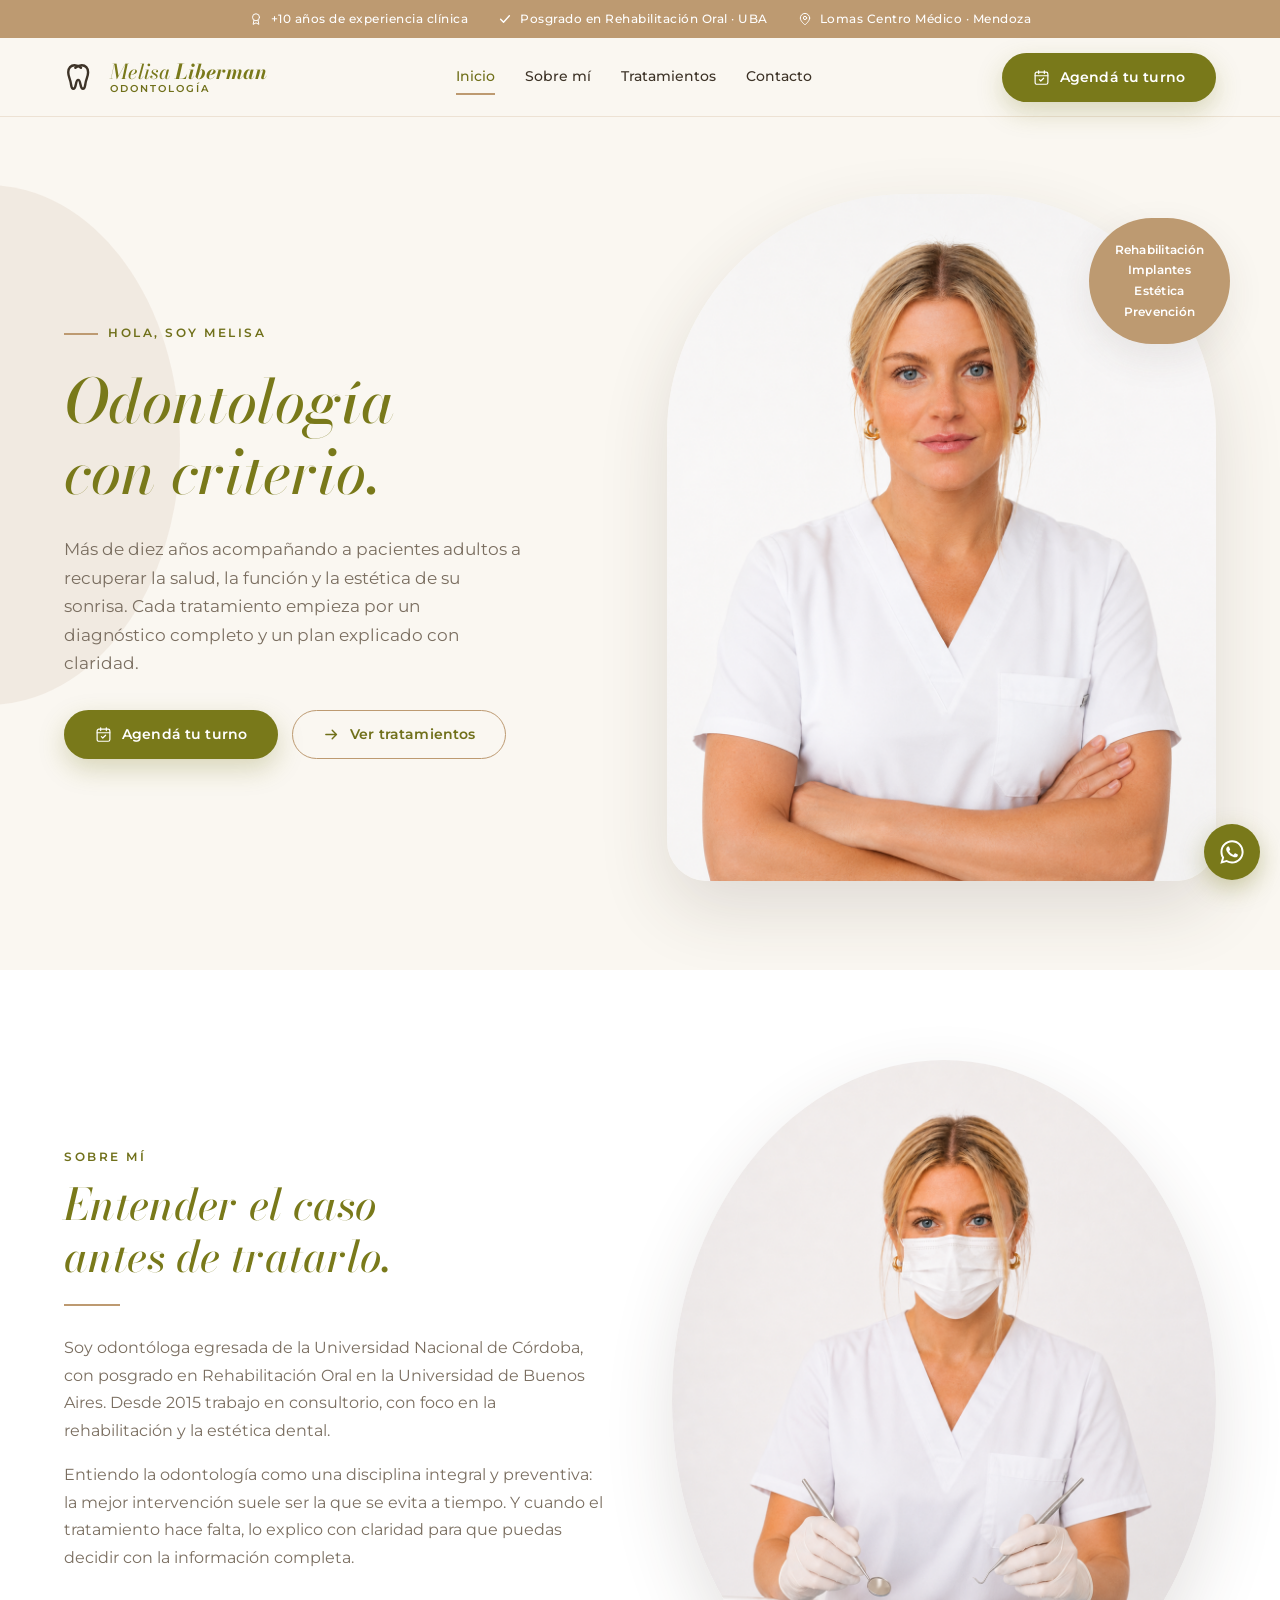
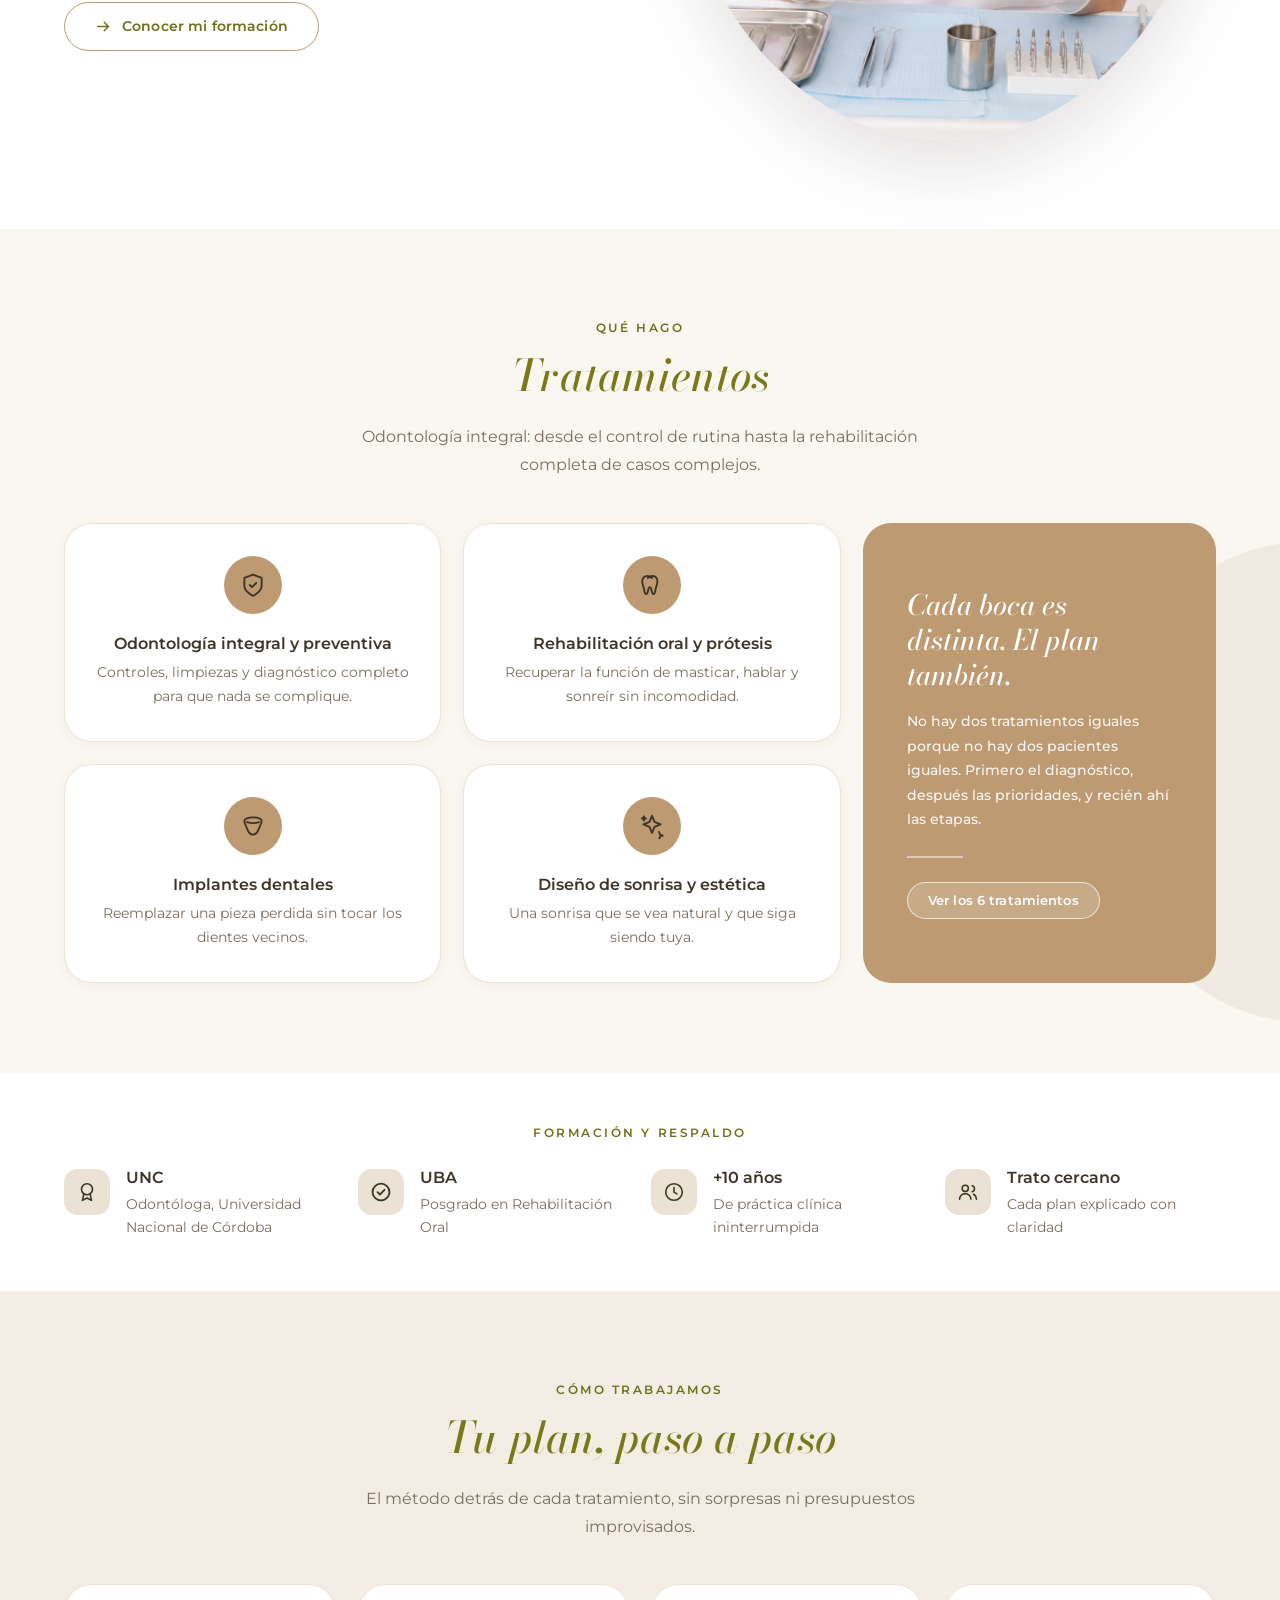
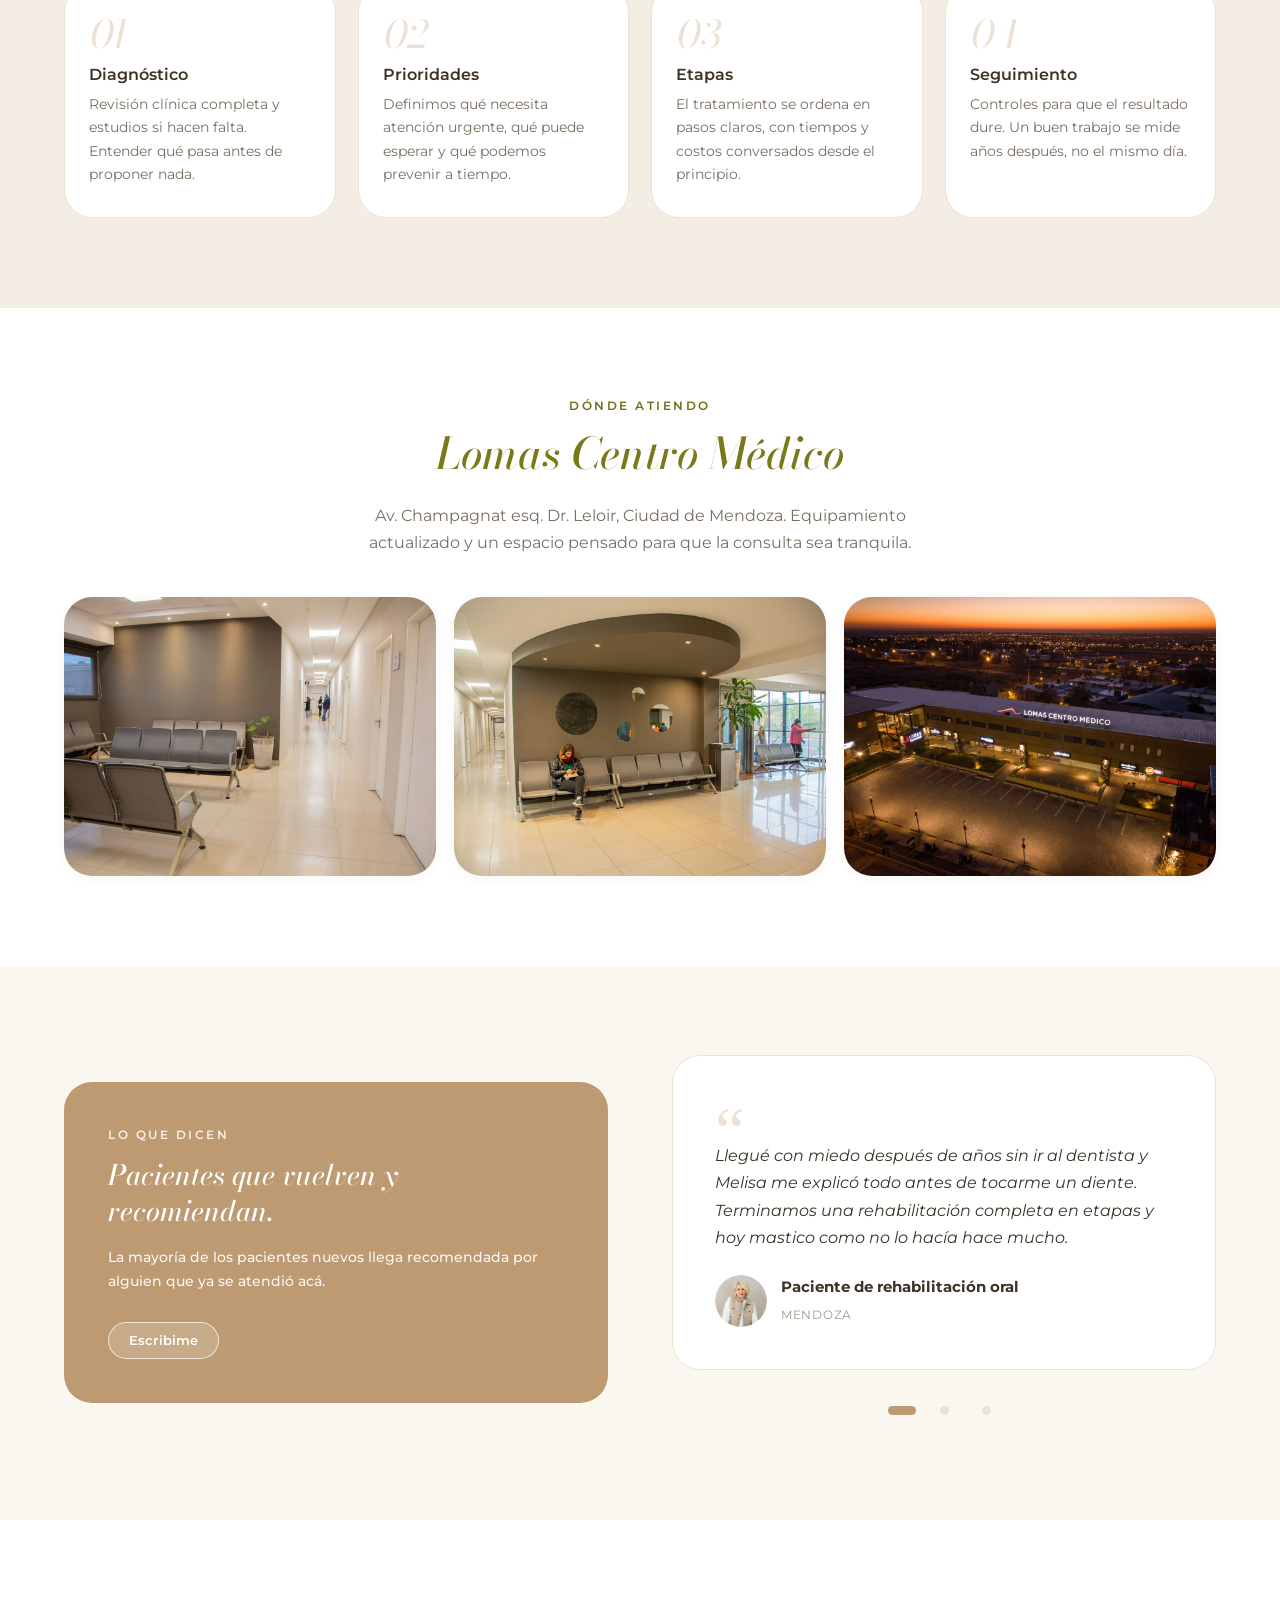
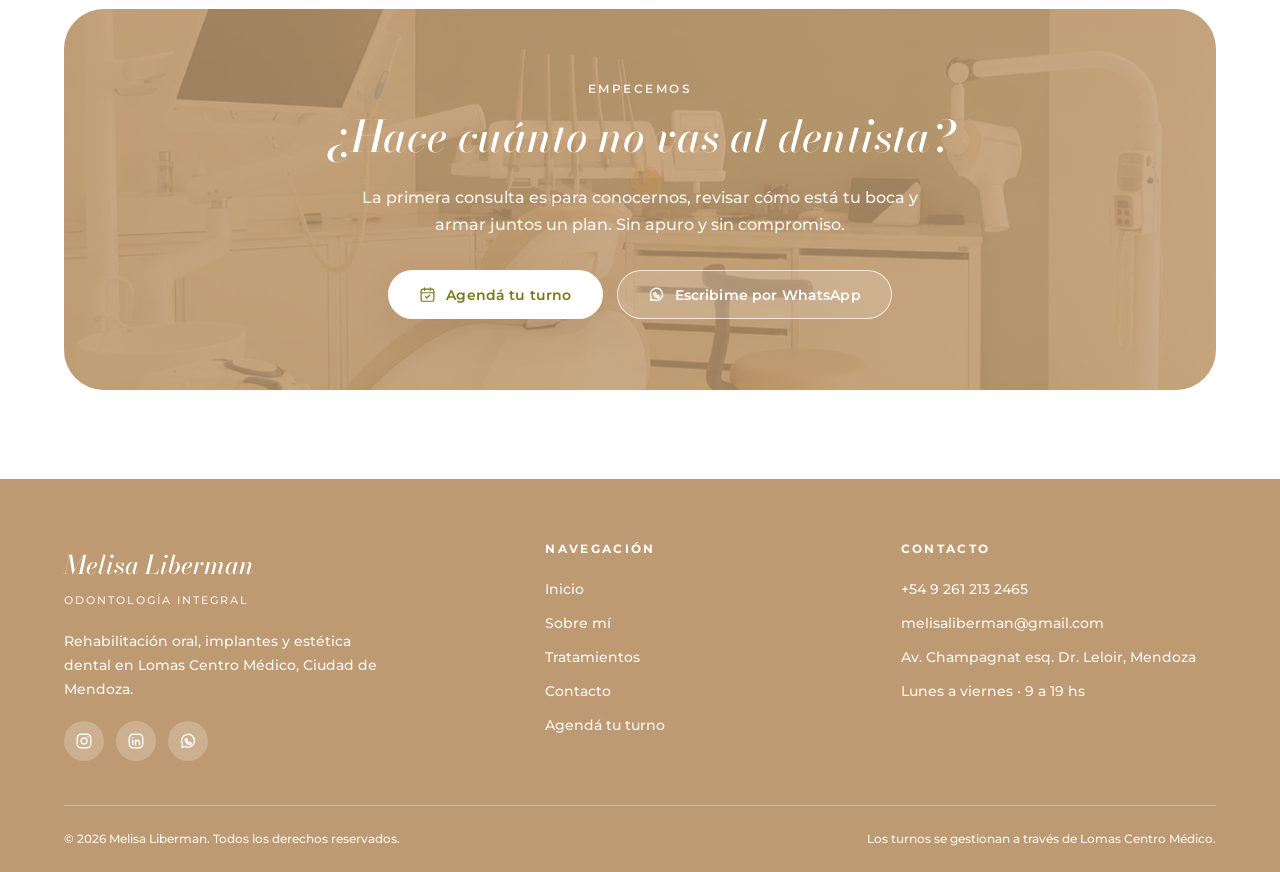
==== commit c45228ce: "Sin atencion a ninos, iconos de redes parejos, WhatsApp en oliva y mensaje nuevo" ====
--- a/index.html
+++ b/index.html
@@ -83,7 +83,7 @@
         <span class="destacado">con criterio.</span>
       </h1>
       <p class="hero__desc">
-        Más de diez años acompañando pacientes de todas las edades a recuperar la salud,
+        Más de diez años acompañando a pacientes adultos a recuperar la salud,
         la función y la estética de su sonrisa. Cada tratamiento empieza por un diagnóstico
         completo y un plan explicado con claridad.
       </p>
@@ -123,7 +123,7 @@
         <p class="subtitulo">
           Soy odontóloga egresada de la Universidad Nacional de Córdoba, con posgrado en
           Rehabilitación Oral en la Universidad de Buenos Aires. Desde 2015 trabajo en
-          consultorio con pacientes de todas las edades.
+          consultorio, con foco en la rehabilitación y la estética dental.
         </p>
         <p class="subtitulo">
           Entiendo la odontología como una disciplina integral y preventiva: la mejor
@@ -213,7 +213,7 @@
       </div>
       <div class="beneficio">
         <span class="beneficio__ico"><svg><use href="assets/iconos.svg#ico-personas"></use></svg></span>
-        <div><h3>Todas las edades</h3><p>Chicos, adultos y adultos mayores</p></div>
+        <div><h3>Trato cercano</h3><p>Cada plan explicado con claridad</p></div>
       </div>
     </div>
   </div>
@@ -301,7 +301,7 @@
         <a class="btn btn--claro" href="#" data-agenda>
           <svg><use href="assets/iconos.svg#ico-calendario"></use></svg>Agendá tu turno
         </a>
-        <a class="btn btn--fantasma" href="#" data-wa="Hola Melisa, quisiera hacerte una consulta.">
+        <a class="btn btn--fantasma" href="#" data-wa>
           <svg><use href="assets/iconos.svg#ico-whatsapp"></use></svg>Escribime por WhatsApp
         </a>
       </div>
@@ -329,7 +329,7 @@
           <a href="https://www.linkedin.com/in/melisa-liberman-odontologa/" target="_blank" rel="noopener" aria-label="LinkedIn">
             <svg><use href="assets/iconos.svg#ico-linkedin"></use></svg>
           </a>
-          <a href="#" data-wa="Hola Melisa, quisiera hacerte una consulta." aria-label="WhatsApp">
+          <a href="#" data-wa aria-label="WhatsApp">
             <svg><use href="assets/iconos.svg#ico-whatsapp"></use></svg>
           </a>
         </div>
@@ -344,7 +344,7 @@
       </div>
       <div>
         <h4>Contacto</h4>
-        <a href="#" data-wa="Hola Melisa, quisiera hacerte una consulta.">+54 9 261 213 2465</a>
+        <a href="#" data-wa>+54 9 261 213 2465</a>
         <a href="mailto:melisaliberman@gmail.com">melisaliberman@gmail.com</a>
         <a href="https://maps.google.com/?q=Lomas+Centro+Medico+Mendoza" target="_blank" rel="noopener">
           Av. Champagnat esq. Dr. Leloir, Mendoza
@@ -359,7 +359,7 @@
   </div>
 </footer>
 
-<a class="wa-flotante" href="#" data-wa="Hola Melisa, quisiera hacerte una consulta." aria-label="Escribir por WhatsApp">
+<a class="wa-flotante" href="#" data-wa aria-label="Escribir por WhatsApp">
   <svg viewBox="0 0 24 24"><path d="M12.04 2C6.58 2 2.13 6.45 2.13 11.91c0 1.75.46 3.45 1.32 4.95L2 22l5.25-1.38a9.87 9.87 0 0 0 4.79 1.22h.01c5.46 0 9.91-4.45 9.91-9.91 0-2.65-1.03-5.14-2.9-7.01A9.82 9.82 0 0 0 12.04 2Zm0 18.13h-.01a8.2 8.2 0 0 1-4.18-1.15l-.3-.18-3.11.82.83-3.04-.2-.31a8.18 8.18 0 0 1-1.26-4.36c0-4.54 3.7-8.23 8.24-8.23 2.2 0 4.27.86 5.82 2.41a8.18 8.18 0 0 1 2.41 5.83c0 4.54-3.7 8.21-8.24 8.21Zm4.52-6.16c-.25-.12-1.47-.72-1.69-.81-.23-.08-.39-.12-.56.13-.16.24-.64.8-.78.97-.15.16-.29.18-.53.06-.25-.12-1.05-.39-1.99-1.23-.74-.66-1.23-1.47-1.38-1.72-.14-.25-.01-.38.11-.5.11-.11.25-.29.37-.43.12-.15.16-.25.25-.41.08-.17.04-.31-.02-.43-.06-.12-.56-1.34-.76-1.84-.2-.48-.4-.42-.56-.42-.14-.01-.31-.01-.47-.01-.16 0-.43.06-.65.31-.22.25-.86.84-.86 2.05s.88 2.38 1 2.54c.12.17 1.73 2.64 4.19 3.7.59.25 1.04.4 1.4.52.59.19 1.12.16 1.55.1.47-.07 1.47-.6 1.67-1.18.21-.58.21-1.07.15-1.18-.06-.11-.22-.17-.47-.29Z"/></svg>
 </a>
 
--- a/css/styles.css
+++ b/css/styles.css
@@ -488,13 +488,15 @@
   display:flex;justify-content:space-between;gap:16px;flex-wrap:wrap;font-size:.78rem;
 }
 
-/* Botón flotante de WhatsApp (verde propio de la marca WhatsApp) */
+/* Botón flotante de WhatsApp, en el oliva de la marca en vez del verde
+   de WhatsApp, para que no rompa la paleta. */
 .wa-flotante{
   position:fixed;right:20px;bottom:20px;z-index:70;width:56px;height:56px;border-radius:50%;
-  background:#25D366;display:grid;place-items:center;box-shadow:0 8px 24px rgba(0,0,0,.22);
-  transition:transform .2s ease;
-}
-.wa-flotante:hover{transform:scale(1.07)}
+  background:var(--oliva);display:grid;place-items:center;
+  box-shadow:0 8px 24px rgba(121,121,26,.35);
+  transition:transform .2s ease,background .2s ease;
+}
+.wa-flotante:hover{background:var(--oliva-osc);transform:scale(1.07)}
 .wa-flotante svg{width:28px;height:28px;fill:#fff;stroke:none}
 
 /* ---------- Responsive ---------- */
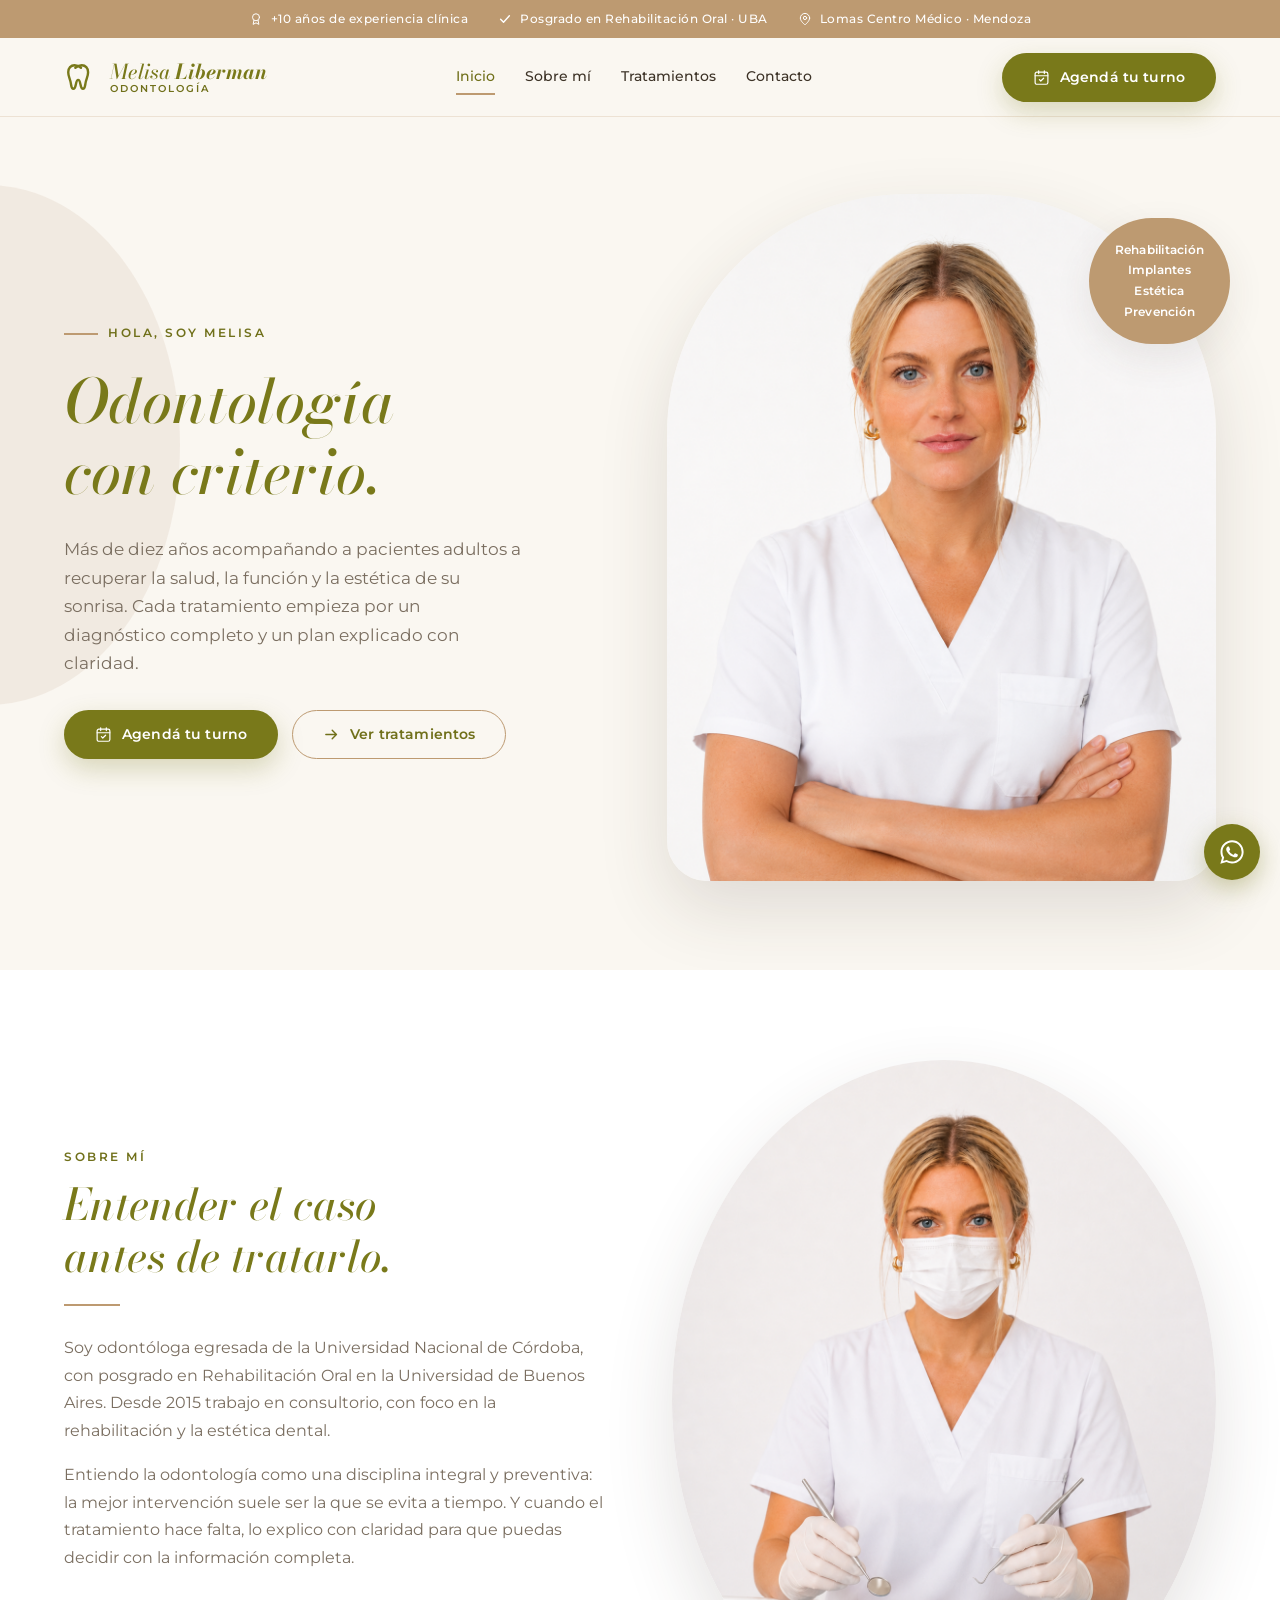
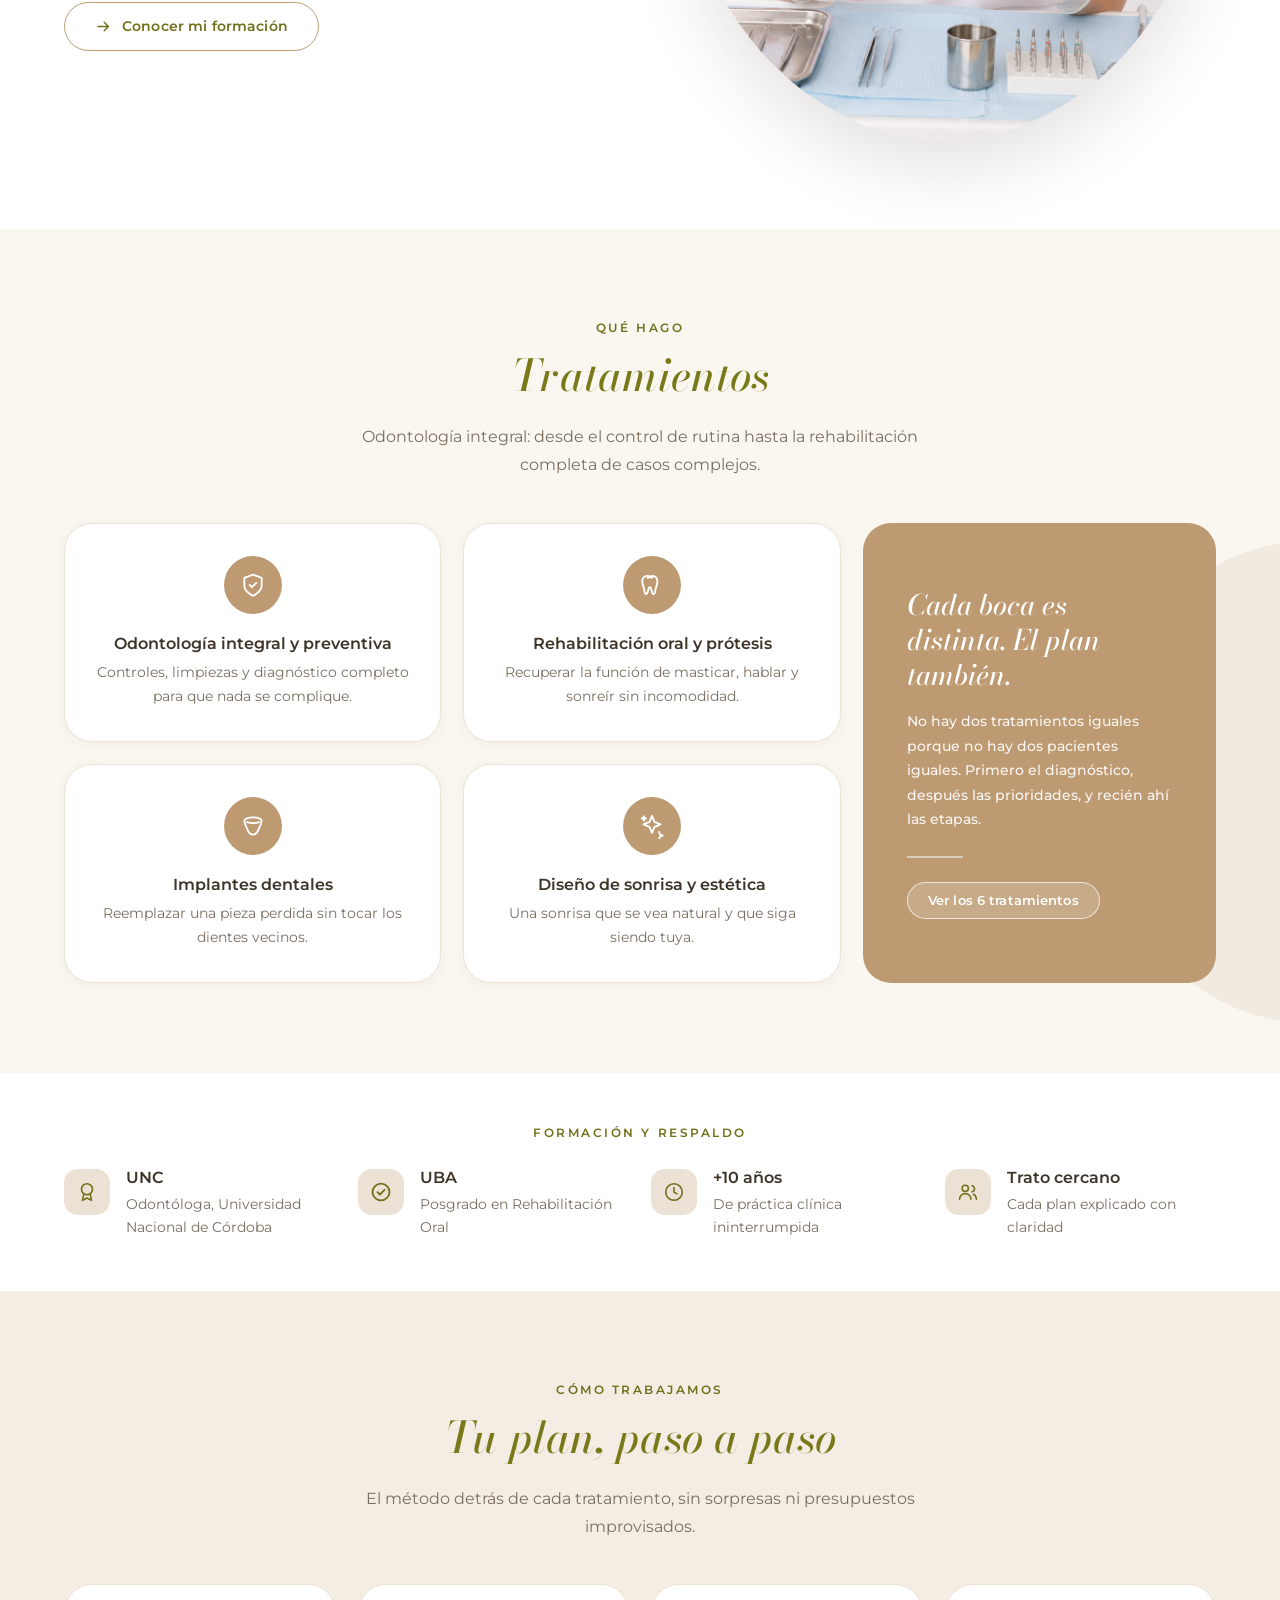
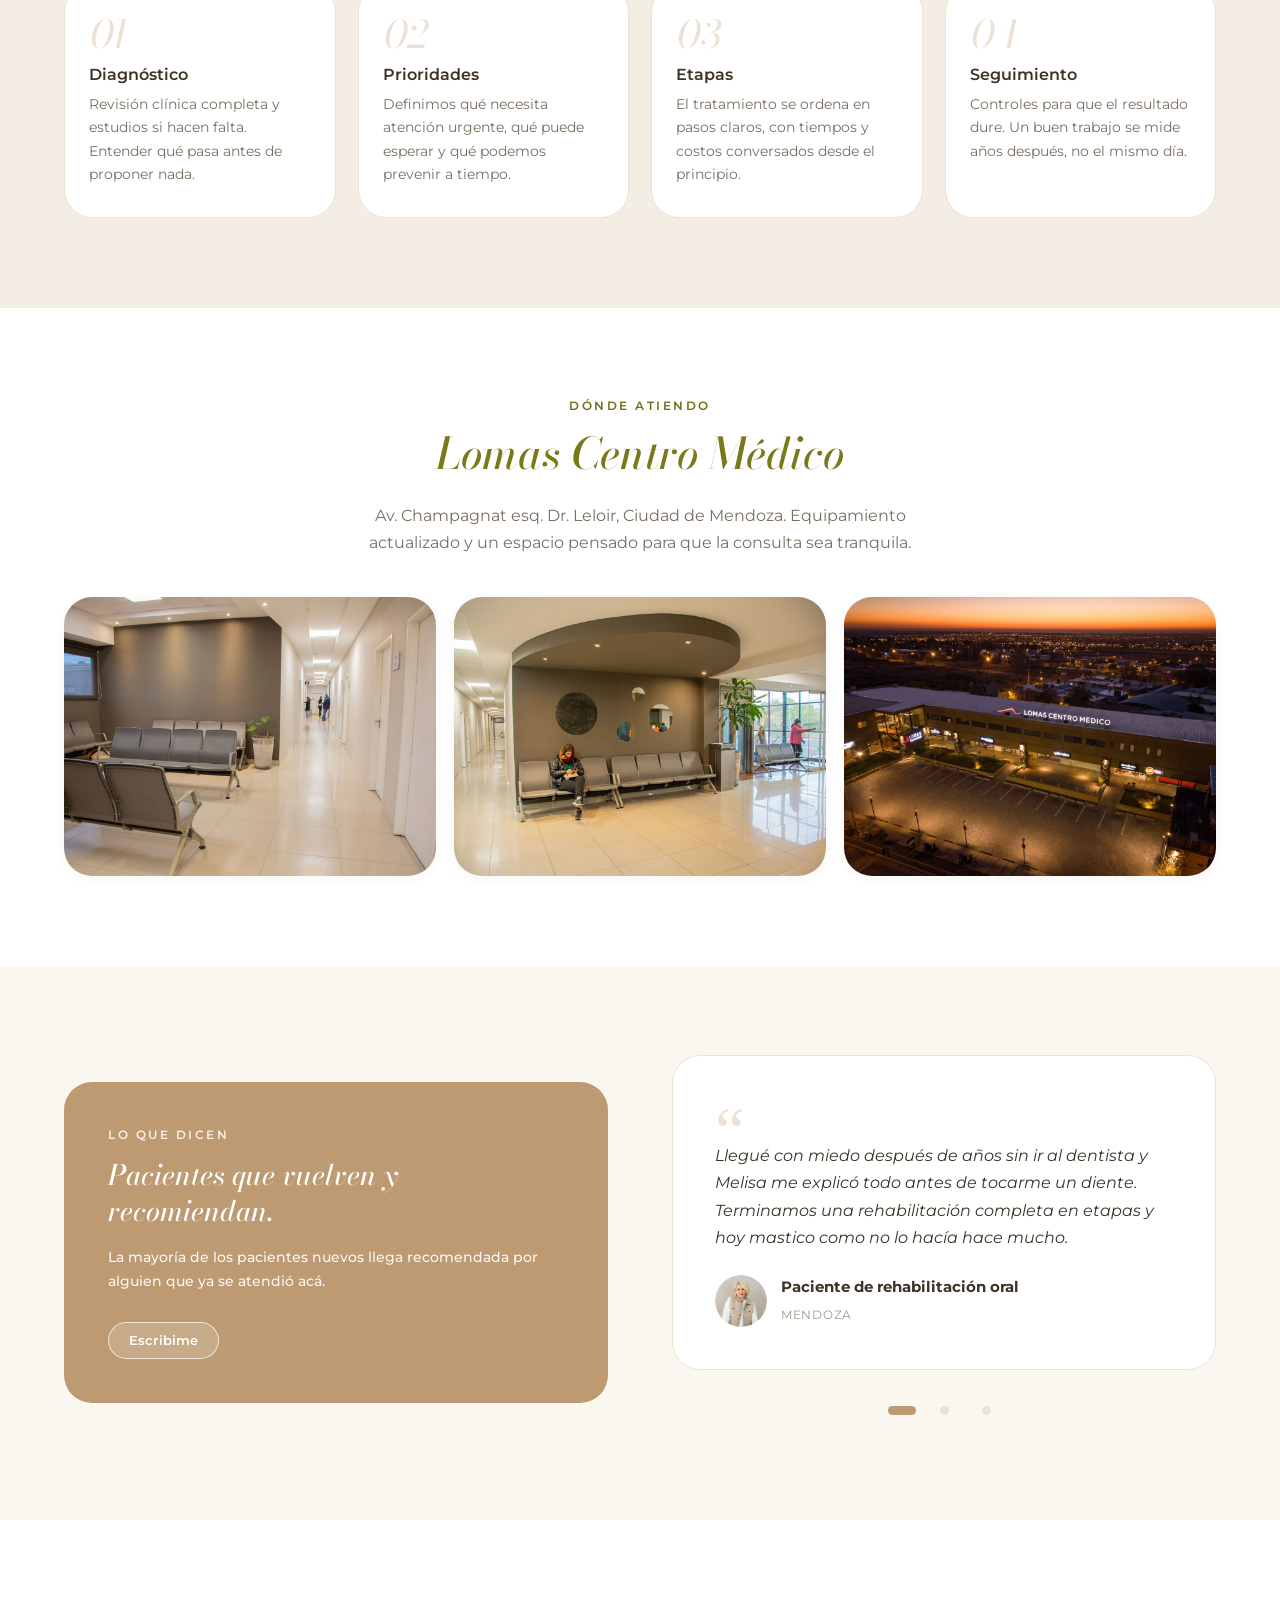
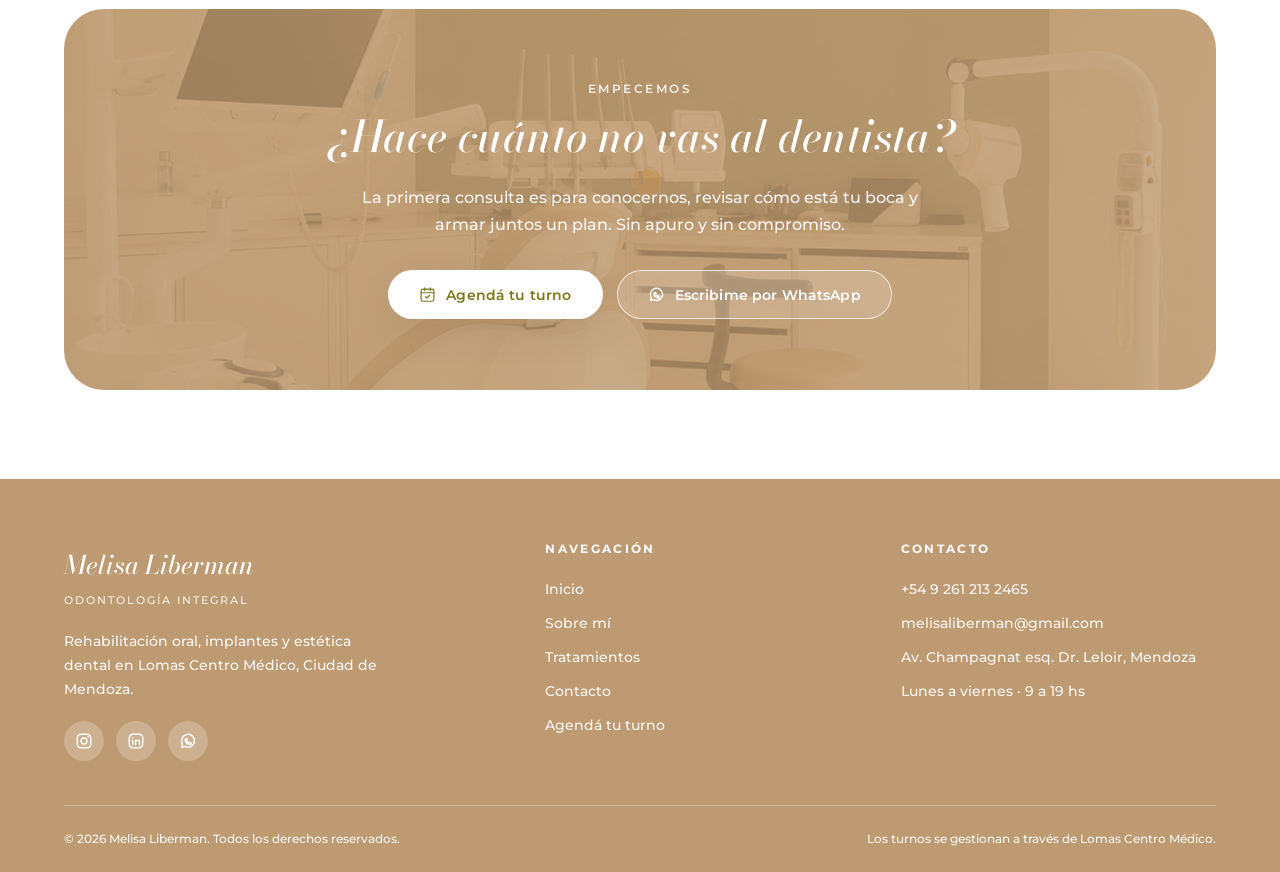
==== commit 968e29c1: "Solucionar cache: regla /* en Netlify y versionado de assets" ====
--- a/index.html
+++ b/index.html
@@ -10,12 +10,12 @@
 <meta property="og:description" content="Rehabilitación oral, implantes y diseño de sonrisa con un diagnóstico completo y un plan explicado con claridad.">
 <meta property="og:type" content="website">
 <meta property="og:locale" content="es_AR">
-<meta property="og:image" content="assets/img/og-image.jpg">
-<link rel="icon" href="assets/img/favicon.png">
+<meta property="og:image" content="assets/img/og-image.jpg?v=1">
+<link rel="icon" href="assets/img/favicon.png?v=1">
 <link rel="preconnect" href="https://fonts.googleapis.com">
 <link rel="preconnect" href="https://fonts.gstatic.com" crossorigin>
 <link href="https://fonts.googleapis.com/css2?family=Bodoni+Moda:ital,opsz,wght@1,6..96,500;1,6..96,600;1,6..96,700&family=Montserrat:ital,wght@0,400;0,500;0,600;0,700;1,400&display=swap" rel="stylesheet">
-<link rel="stylesheet" href="css/styles.css">
+<link rel="stylesheet" href="css/styles.css?v=1">
 <script type="application/ld+json">
 {
   "@context":"https://schema.org",
@@ -36,9 +36,9 @@
 <!-- ============ Barra superior ============ -->
 <div class="topbar">
   <div class="contenedor">
-    <span><svg><use href="assets/iconos.svg#ico-medalla"></use></svg>+10 años de experiencia clínica</span>
-    <span><svg><use href="assets/iconos.svg#ico-check-simple"></use></svg>Posgrado en Rehabilitación Oral · UBA</span>
-    <span><svg><use href="assets/iconos.svg#ico-mapa"></use></svg>Lomas Centro Médico · Mendoza</span>
+    <span><svg><use href="assets/iconos.svg?v=1#ico-medalla"></use></svg>+10 años de experiencia clínica</span>
+    <span><svg><use href="assets/iconos.svg?v=1#ico-check-simple"></use></svg>Posgrado en Rehabilitación Oral · UBA</span>
+    <span><svg><use href="assets/iconos.svg?v=1#ico-mapa"></use></svg>Lomas Centro Médico · Mendoza</span>
   </div>
 </div>
 
@@ -46,14 +46,14 @@
 <header class="header">
   <div class="contenedor">
     <a class="marca" href="index.html">
-      <svg class="marca__icono"><use href="assets/iconos.svg#ico-diente"></use></svg>
+      <svg class="marca__icono"><use href="assets/iconos.svg?v=1#ico-diente"></use></svg>
       <span class="marca__txt">
         <span class="marca__nombre">Melisa <b>Liberman</b></span>
         <span class="marca__rol">Odontología</span>
       </span>
     </a>
     <button class="menu-btn" aria-label="Abrir menú" aria-expanded="false">
-      <svg><use href="assets/iconos.svg#ico-menu"></use></svg>
+      <svg><use href="assets/iconos.svg?v=1#ico-menu"></use></svg>
     </button>
     <nav class="nav">
       <a href="index.html" class="activo">Inicio</a>
@@ -61,11 +61,11 @@
       <a href="tratamientos.html">Tratamientos</a>
       <a href="contacto.html">Contacto</a>
       <a class="btn btn--primario" href="#" data-agenda>
-        <svg><use href="assets/iconos.svg#ico-calendario"></use></svg>Agendá tu turno
+        <svg><use href="assets/iconos.svg?v=1#ico-calendario"></use></svg>Agendá tu turno
       </a>
     </nav>
     <a class="btn btn--primario" href="#" data-agenda>
-      <svg><use href="assets/iconos.svg#ico-calendario"></use></svg>Agendá tu turno
+      <svg><use href="assets/iconos.svg?v=1#ico-calendario"></use></svg>Agendá tu turno
     </a>
   </div>
 </header>
@@ -89,15 +89,15 @@
       </p>
       <div class="hero__acciones">
         <a class="btn btn--primario" href="#" data-agenda>
-          <svg><use href="assets/iconos.svg#ico-calendario"></use></svg>Agendá tu turno
+          <svg><use href="assets/iconos.svg?v=1#ico-calendario"></use></svg>Agendá tu turno
         </a>
         <a class="btn btn--linea" href="tratamientos.html">
-          <svg><use href="assets/iconos.svg#ico-flecha"></use></svg>Ver tratamientos
+          <svg><use href="assets/iconos.svg?v=1#ico-flecha"></use></svg>Ver tratamientos
         </a>
       </div>
     </div>
     <div class="hero__media">
-      <img class="hero__foto" src="assets/img/hero.jpg" width="1200" height="1500"
+      <img class="hero__foto" src="assets/img/hero.jpg?v=1" width="1200" height="1500"
            alt="Melisa Liberman, odontóloga, en su consultorio en Mendoza" fetchpriority="high">
       <div class="hero__sello">
         <b>Rehabilitación</b>
@@ -131,11 +131,11 @@
           lo explico con claridad para que puedas decidir con la información completa.
         </p>
         <a class="btn btn--linea" href="sobre-mi.html" style="margin-top:14px">
-          <svg><use href="assets/iconos.svg#ico-flecha"></use></svg>Conocer mi formación
+          <svg><use href="assets/iconos.svg?v=1#ico-flecha"></use></svg>Conocer mi formación
         </a>
       </div>
       <div class="duo__img duo__img--ovalo">
-        <img src="assets/img/sobre-mi.jpg" width="1000" height="1250"
+        <img src="assets/img/sobre-mi.jpg?v=1" width="1000" height="1250"
              alt="Retrato de la odontóloga Melisa Liberman" loading="lazy">
       </div>
     </div>
@@ -158,22 +158,22 @@
     <div class="grilla grilla--trat">
       <div class="grilla grilla--2">
         <article class="card-trat">
-          <div class="card-trat__icono"><svg><use href="assets/iconos.svg#ico-escudo"></use></svg></div>
+          <div class="card-trat__icono"><svg><use href="assets/iconos.svg?v=1#ico-escudo"></use></svg></div>
           <h3>Odontología integral y preventiva</h3>
           <p>Controles, limpiezas y diagnóstico completo para que nada se complique.</p>
         </article>
         <article class="card-trat">
-          <div class="card-trat__icono"><svg><use href="assets/iconos.svg#ico-diente"></use></svg></div>
+          <div class="card-trat__icono"><svg><use href="assets/iconos.svg?v=1#ico-diente"></use></svg></div>
           <h3>Rehabilitación oral y prótesis</h3>
           <p>Recuperar la función de masticar, hablar y sonreír sin incomodidad.</p>
         </article>
         <article class="card-trat">
-          <div class="card-trat__icono"><svg><use href="assets/iconos.svg#ico-alineador"></use></svg></div>
+          <div class="card-trat__icono"><svg><use href="assets/iconos.svg?v=1#ico-alineador"></use></svg></div>
           <h3>Implantes dentales</h3>
           <p>Reemplazar una pieza perdida sin tocar los dientes vecinos.</p>
         </article>
         <article class="card-trat">
-          <div class="card-trat__icono"><svg><use href="assets/iconos.svg#ico-brillo"></use></svg></div>
+          <div class="card-trat__icono"><svg><use href="assets/iconos.svg?v=1#ico-brillo"></use></svg></div>
           <h3>Diseño de sonrisa y estética</h3>
           <p>Una sonrisa que se vea natural y que siga siendo tuya.</p>
         </article>
@@ -200,19 +200,19 @@
     <p class="eyebrow centro">Formación y respaldo</p>
     <div class="grilla grilla--4" style="margin-top:26px">
       <div class="beneficio">
-        <span class="beneficio__ico"><svg><use href="assets/iconos.svg#ico-medalla"></use></svg></span>
+        <span class="beneficio__ico"><svg><use href="assets/iconos.svg?v=1#ico-medalla"></use></svg></span>
         <div><h3>UNC</h3><p>Odontóloga, Universidad Nacional de Córdoba</p></div>
       </div>
       <div class="beneficio">
-        <span class="beneficio__ico"><svg><use href="assets/iconos.svg#ico-check"></use></svg></span>
+        <span class="beneficio__ico"><svg><use href="assets/iconos.svg?v=1#ico-check"></use></svg></span>
         <div><h3>UBA</h3><p>Posgrado en Rehabilitación Oral</p></div>
       </div>
       <div class="beneficio">
-        <span class="beneficio__ico"><svg><use href="assets/iconos.svg#ico-reloj"></use></svg></span>
+        <span class="beneficio__ico"><svg><use href="assets/iconos.svg?v=1#ico-reloj"></use></svg></span>
         <div><h3>+10 años</h3><p>De práctica clínica ininterrumpida</p></div>
       </div>
       <div class="beneficio">
-        <span class="beneficio__ico"><svg><use href="assets/iconos.svg#ico-personas"></use></svg></span>
+        <span class="beneficio__ico"><svg><use href="assets/iconos.svg?v=1#ico-personas"></use></svg></span>
         <div><h3>Trato cercano</h3><p>Cada plan explicado con claridad</p></div>
       </div>
     </div>
@@ -260,9 +260,9 @@
       </p>
     </div>
     <div class="galeria">
-      <img src="assets/img/consultorio-1.jpg" width="1200" height="900" alt="Sillón odontológico del consultorio" loading="lazy">
-      <img src="assets/img/consultorio-2.jpg" width="1200" height="900" alt="Sala de espera de Lomas Centro Médico" loading="lazy">
-      <img src="assets/img/consultorio-3.jpg" width="1200" height="900" alt="Instrumental odontológico preparado" loading="lazy">
+      <img src="assets/img/consultorio-1.jpg?v=1" width="1200" height="900" alt="Sillón odontológico del consultorio" loading="lazy">
+      <img src="assets/img/consultorio-2.jpg?v=1" width="1200" height="900" alt="Sala de espera de Lomas Centro Médico" loading="lazy">
+      <img src="assets/img/consultorio-3.jpg?v=1" width="1200" height="900" alt="Instrumental odontológico preparado" loading="lazy">
     </div>
   </div>
 </section>
@@ -299,10 +299,10 @@
       </p>
       <div class="cta__acciones">
         <a class="btn btn--claro" href="#" data-agenda>
-          <svg><use href="assets/iconos.svg#ico-calendario"></use></svg>Agendá tu turno
+          <svg><use href="assets/iconos.svg?v=1#ico-calendario"></use></svg>Agendá tu turno
         </a>
         <a class="btn btn--fantasma" href="#" data-wa>
-          <svg><use href="assets/iconos.svg#ico-whatsapp"></use></svg>Escribime por WhatsApp
+          <svg><use href="assets/iconos.svg?v=1#ico-whatsapp"></use></svg>Escribime por WhatsApp
         </a>
       </div>
     </div>
@@ -324,13 +324,13 @@
         </p>
         <div class="footer__redes">
           <a href="https://www.instagram.com/melisaliberman.odontologa/" target="_blank" rel="noopener" aria-label="Instagram">
-            <svg><use href="assets/iconos.svg#ico-instagram"></use></svg>
+            <svg><use href="assets/iconos.svg?v=1#ico-instagram"></use></svg>
           </a>
           <a href="https://www.linkedin.com/in/melisa-liberman-odontologa/" target="_blank" rel="noopener" aria-label="LinkedIn">
-            <svg><use href="assets/iconos.svg#ico-linkedin"></use></svg>
+            <svg><use href="assets/iconos.svg?v=1#ico-linkedin"></use></svg>
           </a>
           <a href="#" data-wa aria-label="WhatsApp">
-            <svg><use href="assets/iconos.svg#ico-whatsapp"></use></svg>
+            <svg><use href="assets/iconos.svg?v=1#ico-whatsapp"></use></svg>
           </a>
         </div>
       </div>
@@ -363,6 +363,6 @@
   <svg viewBox="0 0 24 24"><path d="M12.04 2C6.58 2 2.13 6.45 2.13 11.91c0 1.75.46 3.45 1.32 4.95L2 22l5.25-1.38a9.87 9.87 0 0 0 4.79 1.22h.01c5.46 0 9.91-4.45 9.91-9.91 0-2.65-1.03-5.14-2.9-7.01A9.82 9.82 0 0 0 12.04 2Zm0 18.13h-.01a8.2 8.2 0 0 1-4.18-1.15l-.3-.18-3.11.82.83-3.04-.2-.31a8.18 8.18 0 0 1-1.26-4.36c0-4.54 3.7-8.23 8.24-8.23 2.2 0 4.27.86 5.82 2.41a8.18 8.18 0 0 1 2.41 5.83c0 4.54-3.7 8.21-8.24 8.21Zm4.52-6.16c-.25-.12-1.47-.72-1.69-.81-.23-.08-.39-.12-.56.13-.16.24-.64.8-.78.97-.15.16-.29.18-.53.06-.25-.12-1.05-.39-1.99-1.23-.74-.66-1.23-1.47-1.38-1.72-.14-.25-.01-.38.11-.5.11-.11.25-.29.37-.43.12-.15.16-.25.25-.41.08-.17.04-.31-.02-.43-.06-.12-.56-1.34-.76-1.84-.2-.48-.4-.42-.56-.42-.14-.01-.31-.01-.47-.01-.16 0-.43.06-.65.31-.22.25-.86.84-.86 2.05s.88 2.38 1 2.54c.12.17 1.73 2.64 4.19 3.7.59.25 1.04.4 1.4.52.59.19 1.12.16 1.55.1.47-.07 1.47-.6 1.67-1.18.21-.58.21-1.07.15-1.18-.06-.11-.22-.17-.47-.29Z"/></svg>
 </a>
 
-<script type="module" src="js/main.js"></script>
+<script type="module" src="js/main.js?v=1"></script>
 </body>
 </html>
--- a/css/styles.css
+++ b/css/styles.css
@@ -165,7 +165,7 @@
   min-height:38px;flex-wrap:wrap;padding-block:7px;
 }
 .topbar span{display:inline-flex;align-items:center;gap:8px}
-.topbar svg{width:14px;height:14px;fill:none;stroke:var(--sobre-caramelo);stroke-width:1.8}
+.topbar svg{width:14px;height:14px;fill:none;stroke:currentColor;stroke-width:1.8}
 
 .header{
   position:sticky;top:0;z-index:60;background:rgba(250,247,241,.92);
@@ -176,7 +176,7 @@
   min-height:var(--header-h);
 }
 .marca{display:flex;align-items:center;gap:12px;color:inherit}
-.marca__icono{width:34px;height:34px;flex:none;fill:none;stroke:var(--oliva);stroke-width:1.6}
+.marca__icono{width:34px;height:34px;flex:none;fill:none;color:var(--oliva);stroke:currentColor;stroke-width:1.6}
 .marca__txt{display:flex;flex-direction:column;line-height:1.15}
 .marca__nombre{
   font-family:var(--f-display);font-style:italic;font-size:1.28rem;
@@ -271,9 +271,9 @@
 .card-trat:hover{transform:translateY(-5px);box-shadow:var(--sombra-md)}
 .card-trat__icono{
   width:58px;height:58px;border-radius:50%;background:var(--caramelo);
-  display:grid;place-items:center;margin:0 auto 20px;flex:none;
-}
-.card-trat__icono svg{width:26px;height:26px;fill:none;stroke:#fff;stroke-width:1.6}
+  display:grid;place-items:center;margin:0 auto 20px;flex:none;color:#fff;
+}
+.card-trat__icono svg{width:26px;height:26px;fill:none;stroke:currentColor;stroke-width:1.6}
 /* Los títulos de tarjeta son texto corto: van en la sans para que se lean
    parejos con el párrafo de abajo. No compiten con los titulares reales. */
 .card-trat h3{
@@ -309,9 +309,9 @@
 .acor summary::-webkit-details-marker{display:none}
 .acor__ico{
   width:46px;height:46px;border-radius:50%;background:var(--caramelo-claro);
-  display:grid;place-items:center;flex:none;
-}
-.acor__ico svg{width:22px;height:22px;fill:none;stroke:var(--oliva-medio);stroke-width:1.6}
+  display:grid;place-items:center;flex:none;color:var(--oliva-medio);
+}
+.acor__ico svg{width:22px;height:22px;fill:none;stroke:currentColor;stroke-width:1.6}
 .acor__mas{
   margin-left:auto;width:28px;height:28px;border-radius:50%;background:var(--crema-2);
   display:grid;place-items:center;flex:none;color:var(--oliva-medio);
@@ -321,7 +321,8 @@
 .acor__cuerpo{padding:0 28px 28px 92px;color:var(--gris);font-size:.94rem}
 .acor__cuerpo ul{display:grid;gap:10px;margin-top:16px}
 .acor__cuerpo li{display:flex;gap:11px;align-items:flex-start}
-.acor__cuerpo li svg{width:17px;height:17px;flex:none;margin-top:5px;fill:none;stroke:var(--oliva);stroke-width:2}
+.acor__cuerpo li{color:var(--texto)}
+.acor__cuerpo li svg{width:17px;height:17px;flex:none;margin-top:5px;fill:none;color:var(--oliva);stroke:currentColor;stroke-width:2}
 
 /* ---------- Pasos ---------- */
 .pasos{display:grid;grid-template-columns:repeat(4,1fr);gap:22px;counter-reset:paso}
@@ -343,9 +344,9 @@
 .beneficio{display:flex;gap:16px;align-items:flex-start}
 .beneficio__ico{
   width:46px;height:46px;border-radius:14px;background:var(--caramelo-claro);
-  display:grid;place-items:center;flex:none;
-}
-.beneficio__ico svg{width:22px;height:22px;fill:none;stroke:var(--oliva-medio);stroke-width:1.6}
+  display:grid;place-items:center;flex:none;color:var(--oliva-medio);
+}
+.beneficio__ico svg{width:22px;height:22px;fill:none;stroke:currentColor;stroke-width:1.6}
 .beneficio h3{
   font-family:var(--f-texto);font-style:normal;font-weight:600;font-size:.98rem;
   color:var(--texto);margin-bottom:.3em;
@@ -411,7 +412,7 @@
   border-radius:var(--radio-xl);padding:clamp(40px,5.5vw,76px);text-align:center;
 }
 .cta:before{
-  content:"";position:absolute;inset:0;background:url("../assets/img/cta-fondo.jpg") center/cover;
+  content:"";position:absolute;inset:0;background:url("../assets/img/cta-fondo.jpg?v=1") center/cover;
   opacity:.18;
 }
 .cta > *{position:relative;z-index:1}
@@ -426,9 +427,9 @@
 .contacto-item:last-child{border-bottom:0}
 .contacto-item__ico{
   width:44px;height:44px;border-radius:50%;background:var(--caramelo-claro);
-  display:grid;place-items:center;flex:none;
-}
-.contacto-item__ico svg{width:20px;height:20px;fill:none;stroke:var(--oliva-medio);stroke-width:1.7}
+  display:grid;place-items:center;flex:none;color:var(--oliva-medio);
+}
+.contacto-item__ico svg{width:20px;height:20px;fill:none;stroke:currentColor;stroke-width:1.7}
 .contacto-item b{display:block;font-size:.72rem;letter-spacing:.16em;text-transform:uppercase;color:var(--oliva-medio);margin-bottom:3px}
 .contacto-item a,.contacto-item span{color:var(--texto);font-size:.96rem}
 .contacto-item a:hover{color:var(--oliva-medio)}
@@ -478,11 +479,11 @@
 .footer a:hover{color:#fff}
 .footer__redes{display:flex;gap:12px;margin-top:20px}
 .footer__redes a{
-  width:40px;height:40px;border-radius:50%;background:rgba(255,255,255,.22);
+  width:40px;height:40px;border-radius:50%;background:rgba(255,255,255,.22);color:#fff;
   display:grid;place-items:center;padding:0;transition:background .2s ease,transform .2s ease;
 }
 .footer__redes a:hover{background:rgba(255,255,255,.4);transform:translateY(-2px)}
-.footer__redes svg{width:18px;height:18px;fill:none;stroke:#fff;stroke-width:1.8}
+.footer__redes svg{width:18px;height:18px;fill:none;stroke:currentColor;stroke-width:1.8}
 .footer__abajo{
   border-top:1px solid rgba(255,255,255,.3);padding:22px 0;
   display:flex;justify-content:space-between;gap:16px;flex-wrap:wrap;font-size:.78rem;
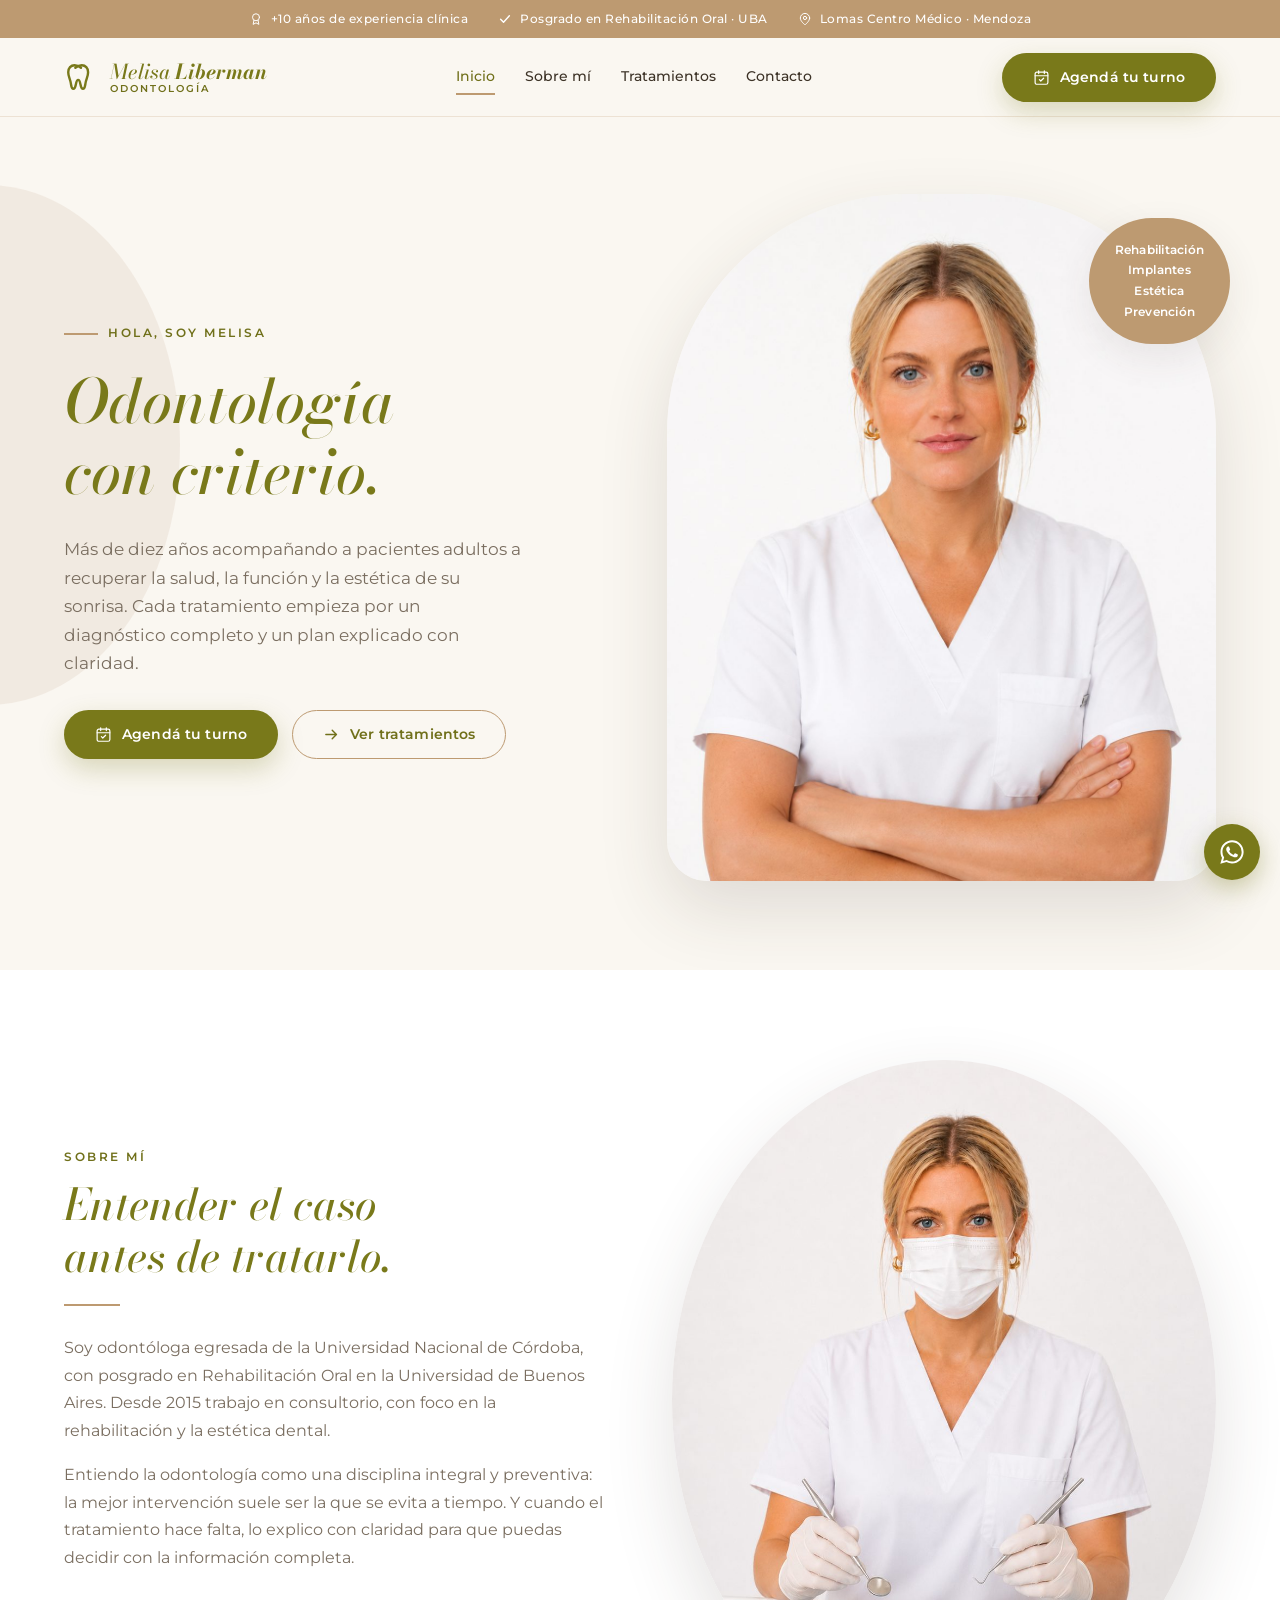
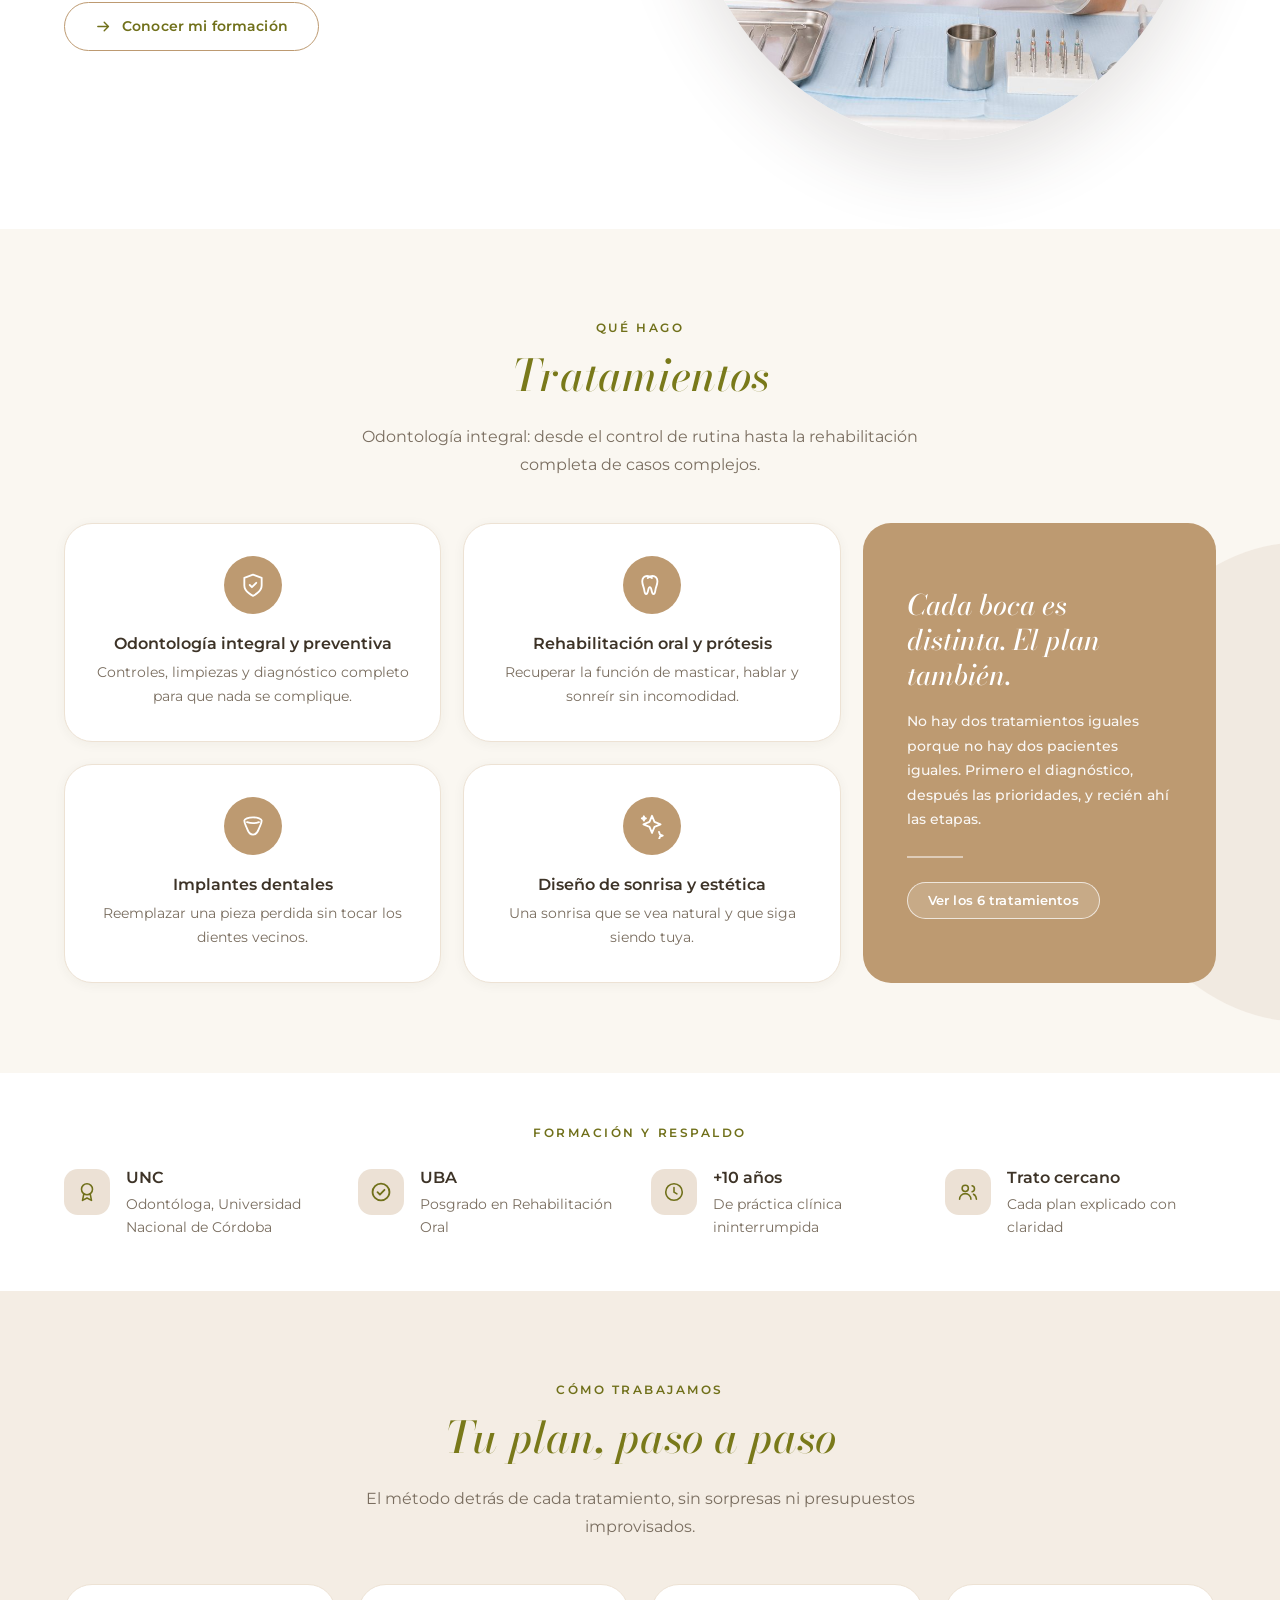
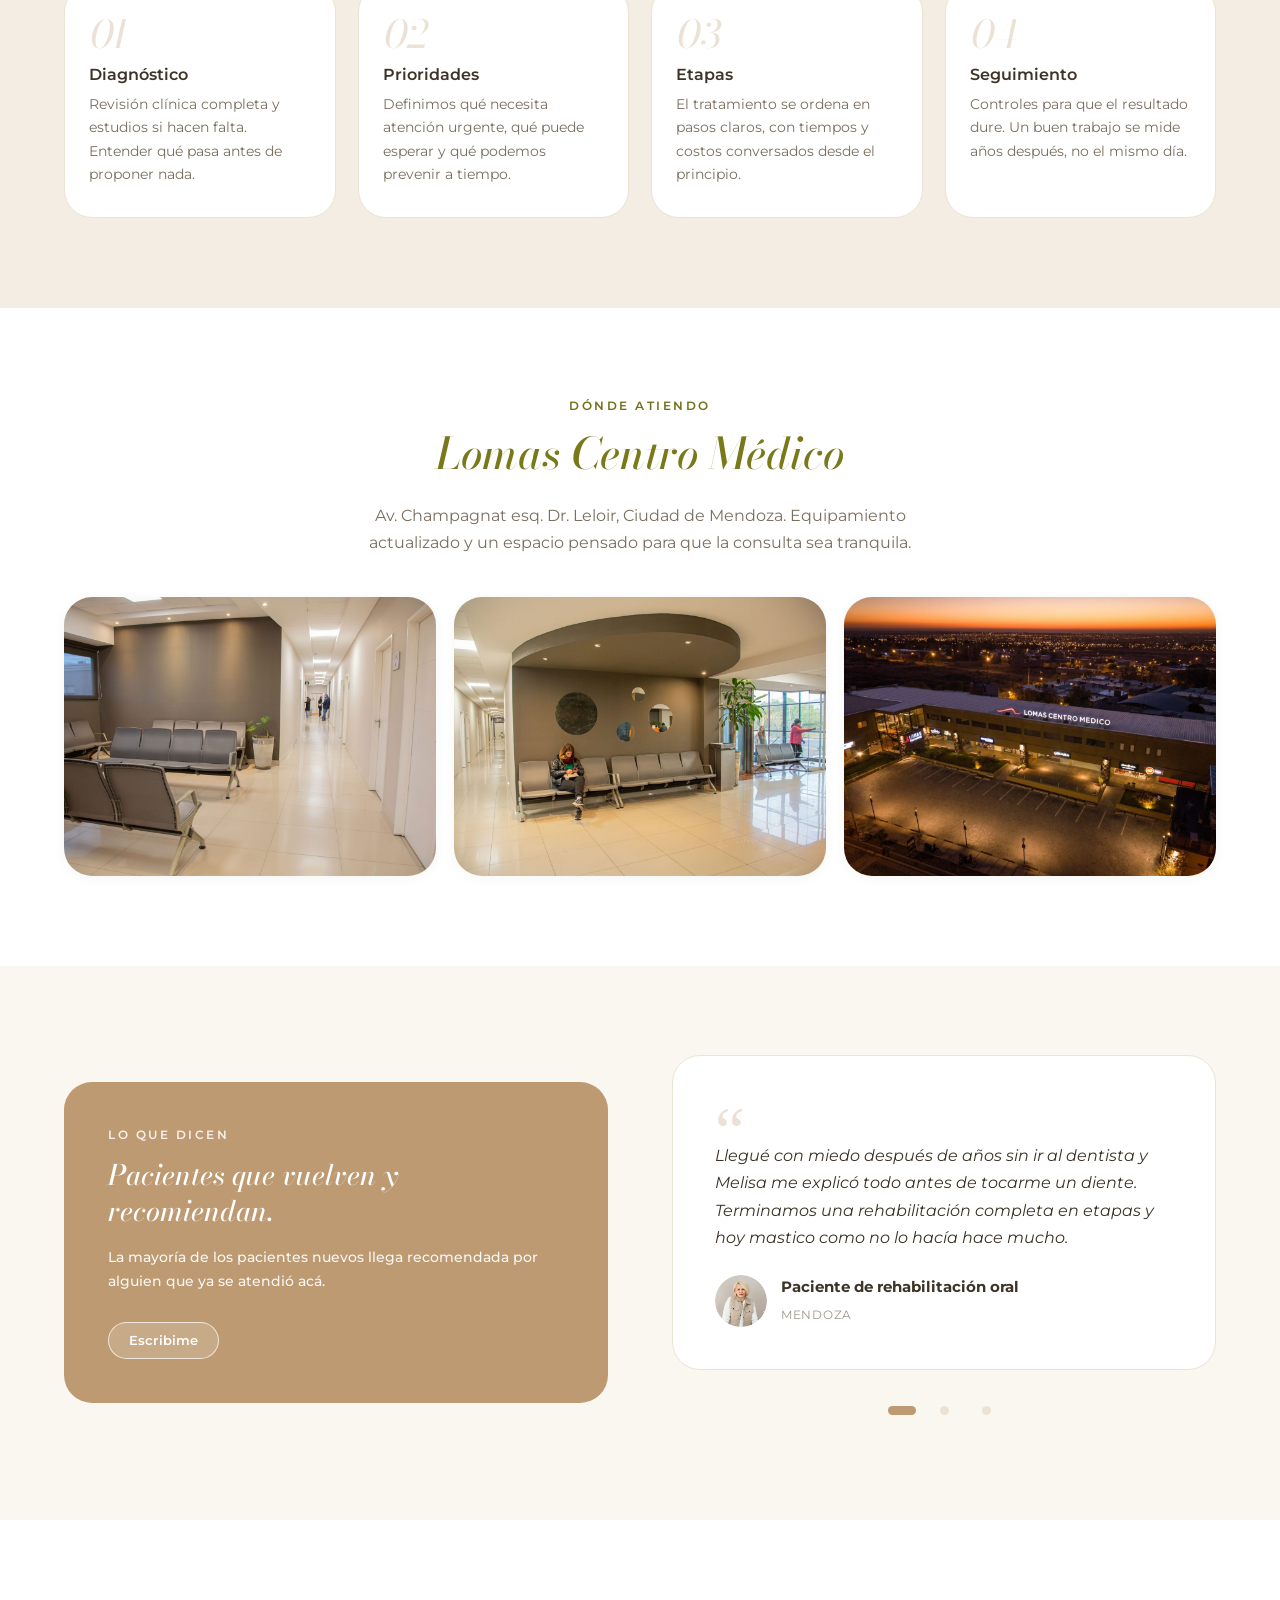
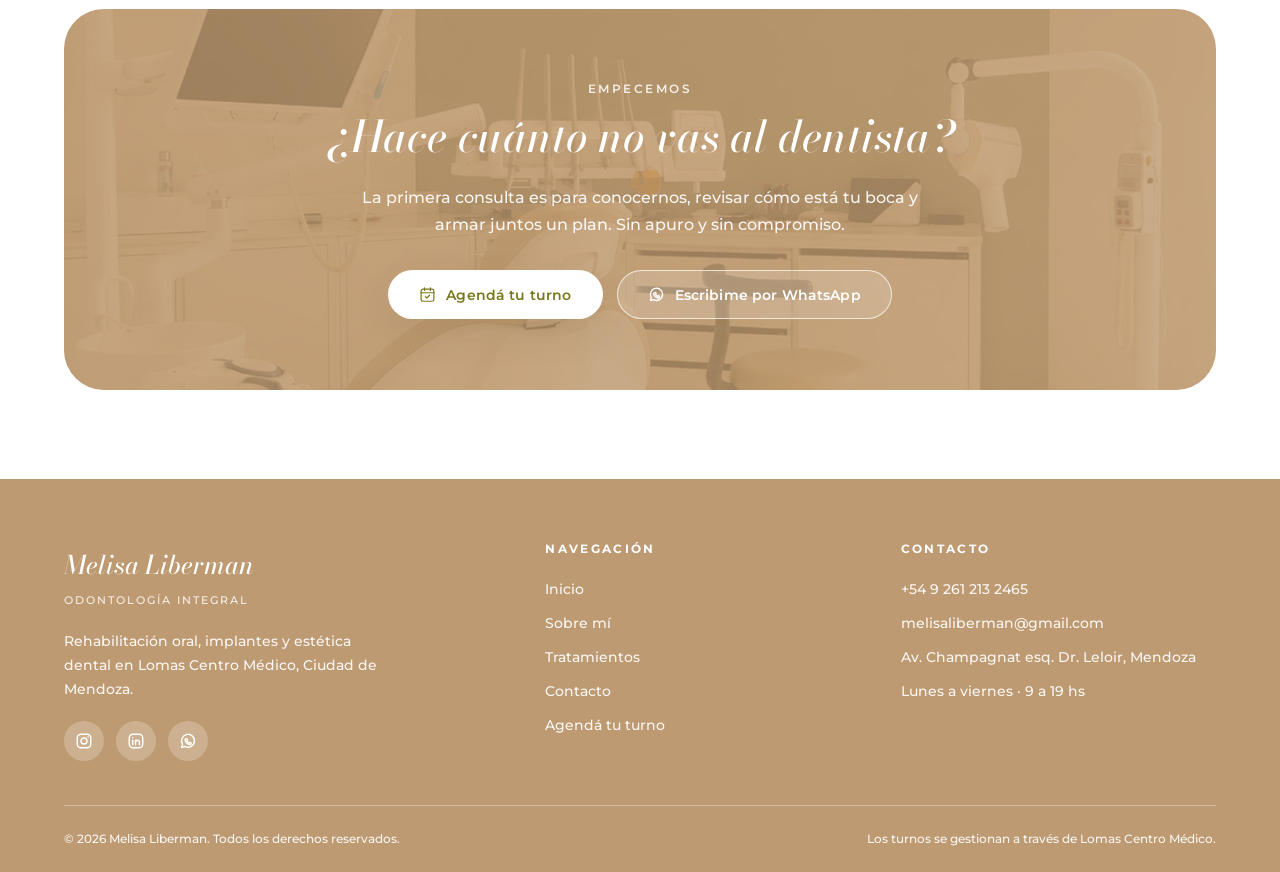
==== commit 2e59e998: "Optimizar fotos: 10.7 MB a 885 KB, y subir version a v=2" ====
--- a/index.html
+++ b/index.html
@@ -10,12 +10,12 @@
 <meta property="og:description" content="Rehabilitación oral, implantes y diseño de sonrisa con un diagnóstico completo y un plan explicado con claridad.">
 <meta property="og:type" content="website">
 <meta property="og:locale" content="es_AR">
-<meta property="og:image" content="assets/img/og-image.jpg?v=1">
-<link rel="icon" href="assets/img/favicon.png?v=1">
+<meta property="og:image" content="assets/img/og-image.jpg?v=2">
+<link rel="icon" href="assets/img/favicon.png?v=2">
 <link rel="preconnect" href="https://fonts.googleapis.com">
 <link rel="preconnect" href="https://fonts.gstatic.com" crossorigin>
 <link href="https://fonts.googleapis.com/css2?family=Bodoni+Moda:ital,opsz,wght@1,6..96,500;1,6..96,600;1,6..96,700&family=Montserrat:ital,wght@0,400;0,500;0,600;0,700;1,400&display=swap" rel="stylesheet">
-<link rel="stylesheet" href="css/styles.css?v=1">
+<link rel="stylesheet" href="css/styles.css?v=2">
 <script type="application/ld+json">
 {
   "@context":"https://schema.org",
@@ -36,9 +36,9 @@
 <!-- ============ Barra superior ============ -->
 <div class="topbar">
   <div class="contenedor">
-    <span><svg><use href="assets/iconos.svg?v=1#ico-medalla"></use></svg>+10 años de experiencia clínica</span>
-    <span><svg><use href="assets/iconos.svg?v=1#ico-check-simple"></use></svg>Posgrado en Rehabilitación Oral · UBA</span>
-    <span><svg><use href="assets/iconos.svg?v=1#ico-mapa"></use></svg>Lomas Centro Médico · Mendoza</span>
+    <span><svg><use href="assets/iconos.svg?v=2#ico-medalla"></use></svg>+10 años de experiencia clínica</span>
+    <span><svg><use href="assets/iconos.svg?v=2#ico-check-simple"></use></svg>Posgrado en Rehabilitación Oral · UBA</span>
+    <span><svg><use href="assets/iconos.svg?v=2#ico-mapa"></use></svg>Lomas Centro Médico · Mendoza</span>
   </div>
 </div>
 
@@ -46,14 +46,14 @@
 <header class="header">
   <div class="contenedor">
     <a class="marca" href="index.html">
-      <svg class="marca__icono"><use href="assets/iconos.svg?v=1#ico-diente"></use></svg>
+      <svg class="marca__icono"><use href="assets/iconos.svg?v=2#ico-diente"></use></svg>
       <span class="marca__txt">
         <span class="marca__nombre">Melisa <b>Liberman</b></span>
         <span class="marca__rol">Odontología</span>
       </span>
     </a>
     <button class="menu-btn" aria-label="Abrir menú" aria-expanded="false">
-      <svg><use href="assets/iconos.svg?v=1#ico-menu"></use></svg>
+      <svg><use href="assets/iconos.svg?v=2#ico-menu"></use></svg>
     </button>
     <nav class="nav">
       <a href="index.html" class="activo">Inicio</a>
@@ -61,11 +61,11 @@
       <a href="tratamientos.html">Tratamientos</a>
       <a href="contacto.html">Contacto</a>
       <a class="btn btn--primario" href="#" data-agenda>
-        <svg><use href="assets/iconos.svg?v=1#ico-calendario"></use></svg>Agendá tu turno
+        <svg><use href="assets/iconos.svg?v=2#ico-calendario"></use></svg>Agendá tu turno
       </a>
     </nav>
     <a class="btn btn--primario" href="#" data-agenda>
-      <svg><use href="assets/iconos.svg?v=1#ico-calendario"></use></svg>Agendá tu turno
+      <svg><use href="assets/iconos.svg?v=2#ico-calendario"></use></svg>Agendá tu turno
     </a>
   </div>
 </header>
@@ -89,15 +89,15 @@
       </p>
       <div class="hero__acciones">
         <a class="btn btn--primario" href="#" data-agenda>
-          <svg><use href="assets/iconos.svg?v=1#ico-calendario"></use></svg>Agendá tu turno
+          <svg><use href="assets/iconos.svg?v=2#ico-calendario"></use></svg>Agendá tu turno
         </a>
         <a class="btn btn--linea" href="tratamientos.html">
-          <svg><use href="assets/iconos.svg?v=1#ico-flecha"></use></svg>Ver tratamientos
+          <svg><use href="assets/iconos.svg?v=2#ico-flecha"></use></svg>Ver tratamientos
         </a>
       </div>
     </div>
     <div class="hero__media">
-      <img class="hero__foto" src="assets/img/hero.jpg?v=1" width="1200" height="1500"
+      <img class="hero__foto" src="assets/img/hero.jpg?v=2" width="1200" height="1500"
            alt="Melisa Liberman, odontóloga, en su consultorio en Mendoza" fetchpriority="high">
       <div class="hero__sello">
         <b>Rehabilitación</b>
@@ -131,11 +131,11 @@
           lo explico con claridad para que puedas decidir con la información completa.
         </p>
         <a class="btn btn--linea" href="sobre-mi.html" style="margin-top:14px">
-          <svg><use href="assets/iconos.svg?v=1#ico-flecha"></use></svg>Conocer mi formación
+          <svg><use href="assets/iconos.svg?v=2#ico-flecha"></use></svg>Conocer mi formación
         </a>
       </div>
       <div class="duo__img duo__img--ovalo">
-        <img src="assets/img/sobre-mi.jpg?v=1" width="1000" height="1250"
+        <img src="assets/img/sobre-mi.jpg?v=2" width="1000" height="1250"
              alt="Retrato de la odontóloga Melisa Liberman" loading="lazy">
       </div>
     </div>
@@ -158,22 +158,22 @@
     <div class="grilla grilla--trat">
       <div class="grilla grilla--2">
         <article class="card-trat">
-          <div class="card-trat__icono"><svg><use href="assets/iconos.svg?v=1#ico-escudo"></use></svg></div>
+          <div class="card-trat__icono"><svg><use href="assets/iconos.svg?v=2#ico-escudo"></use></svg></div>
           <h3>Odontología integral y preventiva</h3>
           <p>Controles, limpiezas y diagnóstico completo para que nada se complique.</p>
         </article>
         <article class="card-trat">
-          <div class="card-trat__icono"><svg><use href="assets/iconos.svg?v=1#ico-diente"></use></svg></div>
+          <div class="card-trat__icono"><svg><use href="assets/iconos.svg?v=2#ico-diente"></use></svg></div>
           <h3>Rehabilitación oral y prótesis</h3>
           <p>Recuperar la función de masticar, hablar y sonreír sin incomodidad.</p>
         </article>
         <article class="card-trat">
-          <div class="card-trat__icono"><svg><use href="assets/iconos.svg?v=1#ico-alineador"></use></svg></div>
+          <div class="card-trat__icono"><svg><use href="assets/iconos.svg?v=2#ico-alineador"></use></svg></div>
           <h3>Implantes dentales</h3>
           <p>Reemplazar una pieza perdida sin tocar los dientes vecinos.</p>
         </article>
         <article class="card-trat">
-          <div class="card-trat__icono"><svg><use href="assets/iconos.svg?v=1#ico-brillo"></use></svg></div>
+          <div class="card-trat__icono"><svg><use href="assets/iconos.svg?v=2#ico-brillo"></use></svg></div>
           <h3>Diseño de sonrisa y estética</h3>
           <p>Una sonrisa que se vea natural y que siga siendo tuya.</p>
         </article>
@@ -200,19 +200,19 @@
     <p class="eyebrow centro">Formación y respaldo</p>
     <div class="grilla grilla--4" style="margin-top:26px">
       <div class="beneficio">
-        <span class="beneficio__ico"><svg><use href="assets/iconos.svg?v=1#ico-medalla"></use></svg></span>
+        <span class="beneficio__ico"><svg><use href="assets/iconos.svg?v=2#ico-medalla"></use></svg></span>
         <div><h3>UNC</h3><p>Odontóloga, Universidad Nacional de Córdoba</p></div>
       </div>
       <div class="beneficio">
-        <span class="beneficio__ico"><svg><use href="assets/iconos.svg?v=1#ico-check"></use></svg></span>
+        <span class="beneficio__ico"><svg><use href="assets/iconos.svg?v=2#ico-check"></use></svg></span>
         <div><h3>UBA</h3><p>Posgrado en Rehabilitación Oral</p></div>
       </div>
       <div class="beneficio">
-        <span class="beneficio__ico"><svg><use href="assets/iconos.svg?v=1#ico-reloj"></use></svg></span>
+        <span class="beneficio__ico"><svg><use href="assets/iconos.svg?v=2#ico-reloj"></use></svg></span>
         <div><h3>+10 años</h3><p>De práctica clínica ininterrumpida</p></div>
       </div>
       <div class="beneficio">
-        <span class="beneficio__ico"><svg><use href="assets/iconos.svg?v=1#ico-personas"></use></svg></span>
+        <span class="beneficio__ico"><svg><use href="assets/iconos.svg?v=2#ico-personas"></use></svg></span>
         <div><h3>Trato cercano</h3><p>Cada plan explicado con claridad</p></div>
       </div>
     </div>
@@ -260,9 +260,9 @@
       </p>
     </div>
     <div class="galeria">
-      <img src="assets/img/consultorio-1.jpg?v=1" width="1200" height="900" alt="Sillón odontológico del consultorio" loading="lazy">
-      <img src="assets/img/consultorio-2.jpg?v=1" width="1200" height="900" alt="Sala de espera de Lomas Centro Médico" loading="lazy">
-      <img src="assets/img/consultorio-3.jpg?v=1" width="1200" height="900" alt="Instrumental odontológico preparado" loading="lazy">
+      <img src="assets/img/consultorio-1.jpg?v=2" width="1200" height="900" alt="Sillón odontológico del consultorio" loading="lazy">
+      <img src="assets/img/consultorio-2.jpg?v=2" width="1200" height="900" alt="Sala de espera de Lomas Centro Médico" loading="lazy">
+      <img src="assets/img/consultorio-3.jpg?v=2" width="1200" height="900" alt="Instrumental odontológico preparado" loading="lazy">
     </div>
   </div>
 </section>
@@ -299,10 +299,10 @@
       </p>
       <div class="cta__acciones">
         <a class="btn btn--claro" href="#" data-agenda>
-          <svg><use href="assets/iconos.svg?v=1#ico-calendario"></use></svg>Agendá tu turno
+          <svg><use href="assets/iconos.svg?v=2#ico-calendario"></use></svg>Agendá tu turno
         </a>
         <a class="btn btn--fantasma" href="#" data-wa>
-          <svg><use href="assets/iconos.svg?v=1#ico-whatsapp"></use></svg>Escribime por WhatsApp
+          <svg><use href="assets/iconos.svg?v=2#ico-whatsapp"></use></svg>Escribime por WhatsApp
         </a>
       </div>
     </div>
@@ -324,13 +324,13 @@
         </p>
         <div class="footer__redes">
           <a href="https://www.instagram.com/melisaliberman.odontologa/" target="_blank" rel="noopener" aria-label="Instagram">
-            <svg><use href="assets/iconos.svg?v=1#ico-instagram"></use></svg>
+            <svg><use href="assets/iconos.svg?v=2#ico-instagram"></use></svg>
           </a>
           <a href="https://www.linkedin.com/in/melisa-liberman-odontologa/" target="_blank" rel="noopener" aria-label="LinkedIn">
-            <svg><use href="assets/iconos.svg?v=1#ico-linkedin"></use></svg>
+            <svg><use href="assets/iconos.svg?v=2#ico-linkedin"></use></svg>
           </a>
           <a href="#" data-wa aria-label="WhatsApp">
-            <svg><use href="assets/iconos.svg?v=1#ico-whatsapp"></use></svg>
+            <svg><use href="assets/iconos.svg?v=2#ico-whatsapp"></use></svg>
           </a>
         </div>
       </div>
@@ -363,6 +363,6 @@
   <svg viewBox="0 0 24 24"><path d="M12.04 2C6.58 2 2.13 6.45 2.13 11.91c0 1.75.46 3.45 1.32 4.95L2 22l5.25-1.38a9.87 9.87 0 0 0 4.79 1.22h.01c5.46 0 9.91-4.45 9.91-9.91 0-2.65-1.03-5.14-2.9-7.01A9.82 9.82 0 0 0 12.04 2Zm0 18.13h-.01a8.2 8.2 0 0 1-4.18-1.15l-.3-.18-3.11.82.83-3.04-.2-.31a8.18 8.18 0 0 1-1.26-4.36c0-4.54 3.7-8.23 8.24-8.23 2.2 0 4.27.86 5.82 2.41a8.18 8.18 0 0 1 2.41 5.83c0 4.54-3.7 8.21-8.24 8.21Zm4.52-6.16c-.25-.12-1.47-.72-1.69-.81-.23-.08-.39-.12-.56.13-.16.24-.64.8-.78.97-.15.16-.29.18-.53.06-.25-.12-1.05-.39-1.99-1.23-.74-.66-1.23-1.47-1.38-1.72-.14-.25-.01-.38.11-.5.11-.11.25-.29.37-.43.12-.15.16-.25.25-.41.08-.17.04-.31-.02-.43-.06-.12-.56-1.34-.76-1.84-.2-.48-.4-.42-.56-.42-.14-.01-.31-.01-.47-.01-.16 0-.43.06-.65.31-.22.25-.86.84-.86 2.05s.88 2.38 1 2.54c.12.17 1.73 2.64 4.19 3.7.59.25 1.04.4 1.4.52.59.19 1.12.16 1.55.1.47-.07 1.47-.6 1.67-1.18.21-.58.21-1.07.15-1.18-.06-.11-.22-.17-.47-.29Z"/></svg>
 </a>
 
-<script type="module" src="js/main.js?v=1"></script>
+<script type="module" src="js/main.js?v=2"></script>
 </body>
 </html>
--- a/css/styles.css
+++ b/css/styles.css
@@ -412,7 +412,7 @@
   border-radius:var(--radio-xl);padding:clamp(40px,5.5vw,76px);text-align:center;
 }
 .cta:before{
-  content:"";position:absolute;inset:0;background:url("../assets/img/cta-fondo.jpg?v=1") center/cover;
+  content:"";position:absolute;inset:0;background:url("../assets/img/cta-fondo.jpg?v=2") center/cover;
   opacity:.18;
 }
 .cta > *{position:relative;z-index:1}
